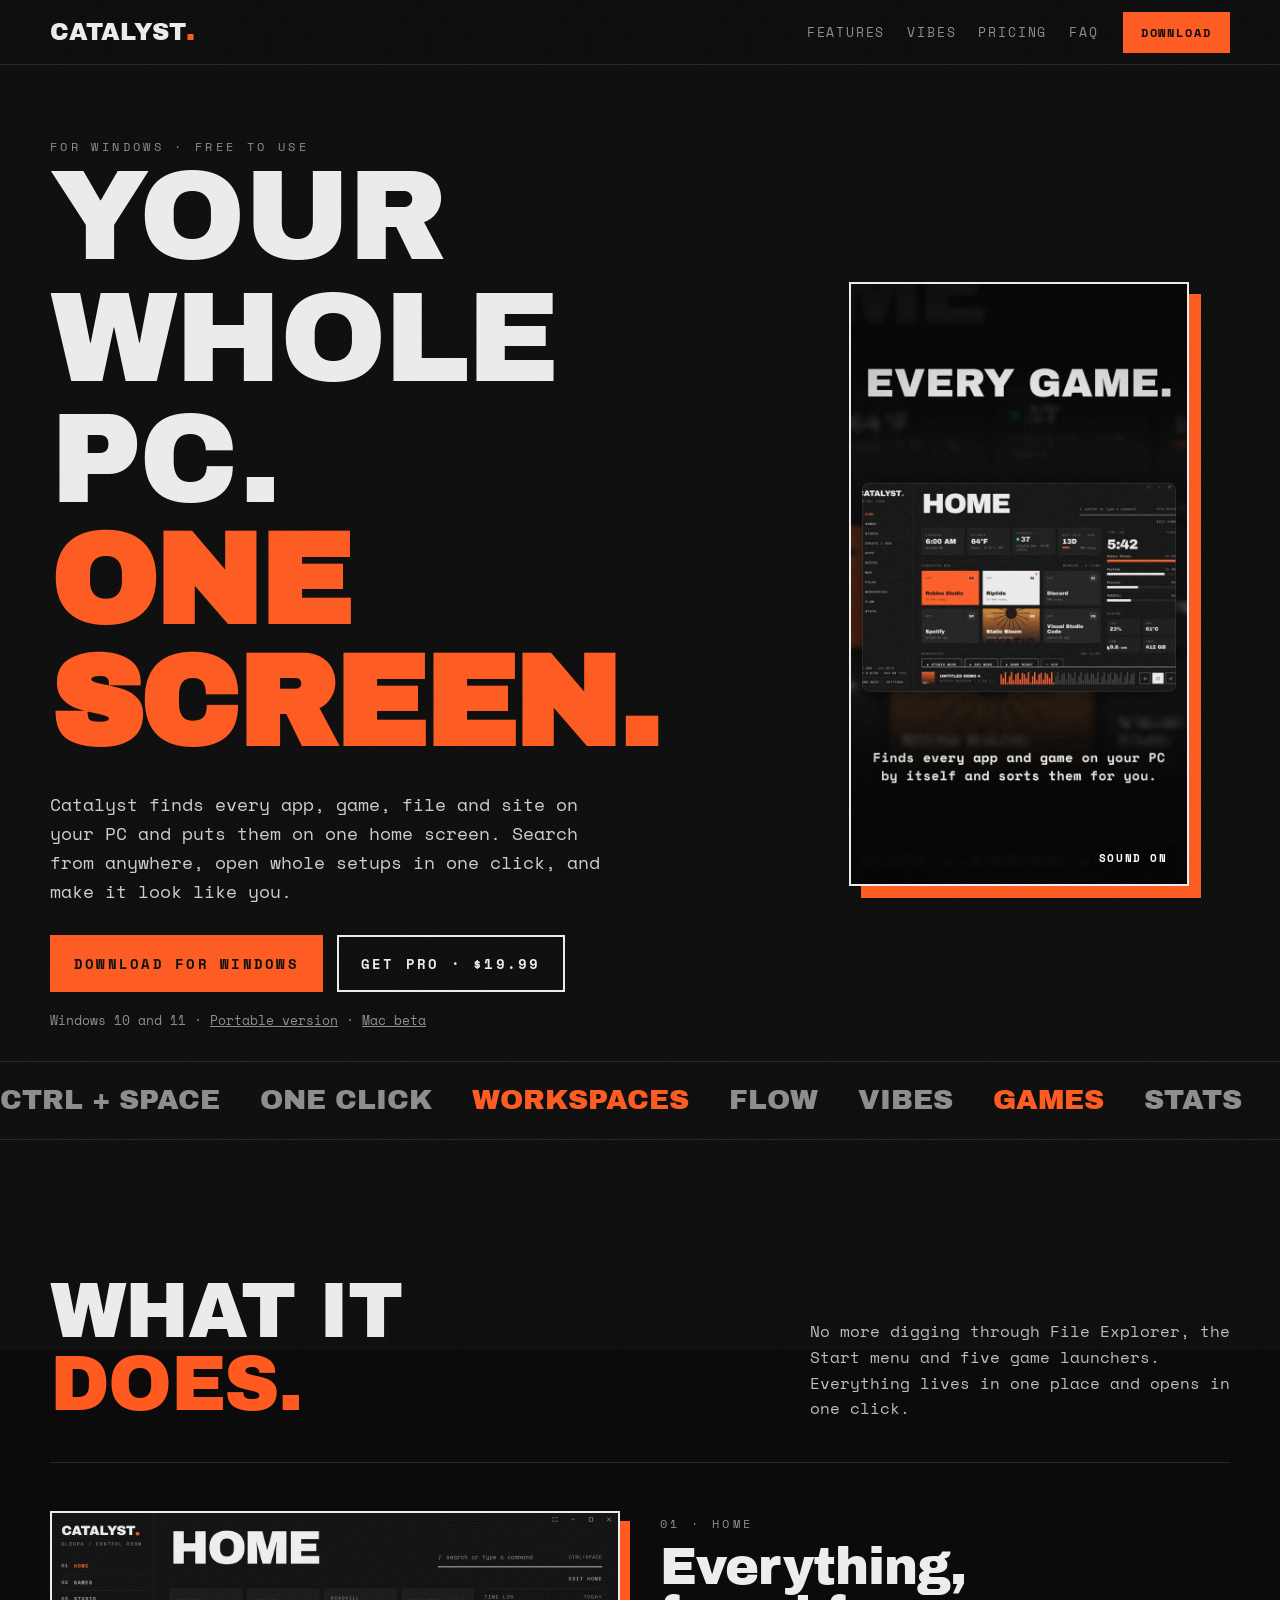
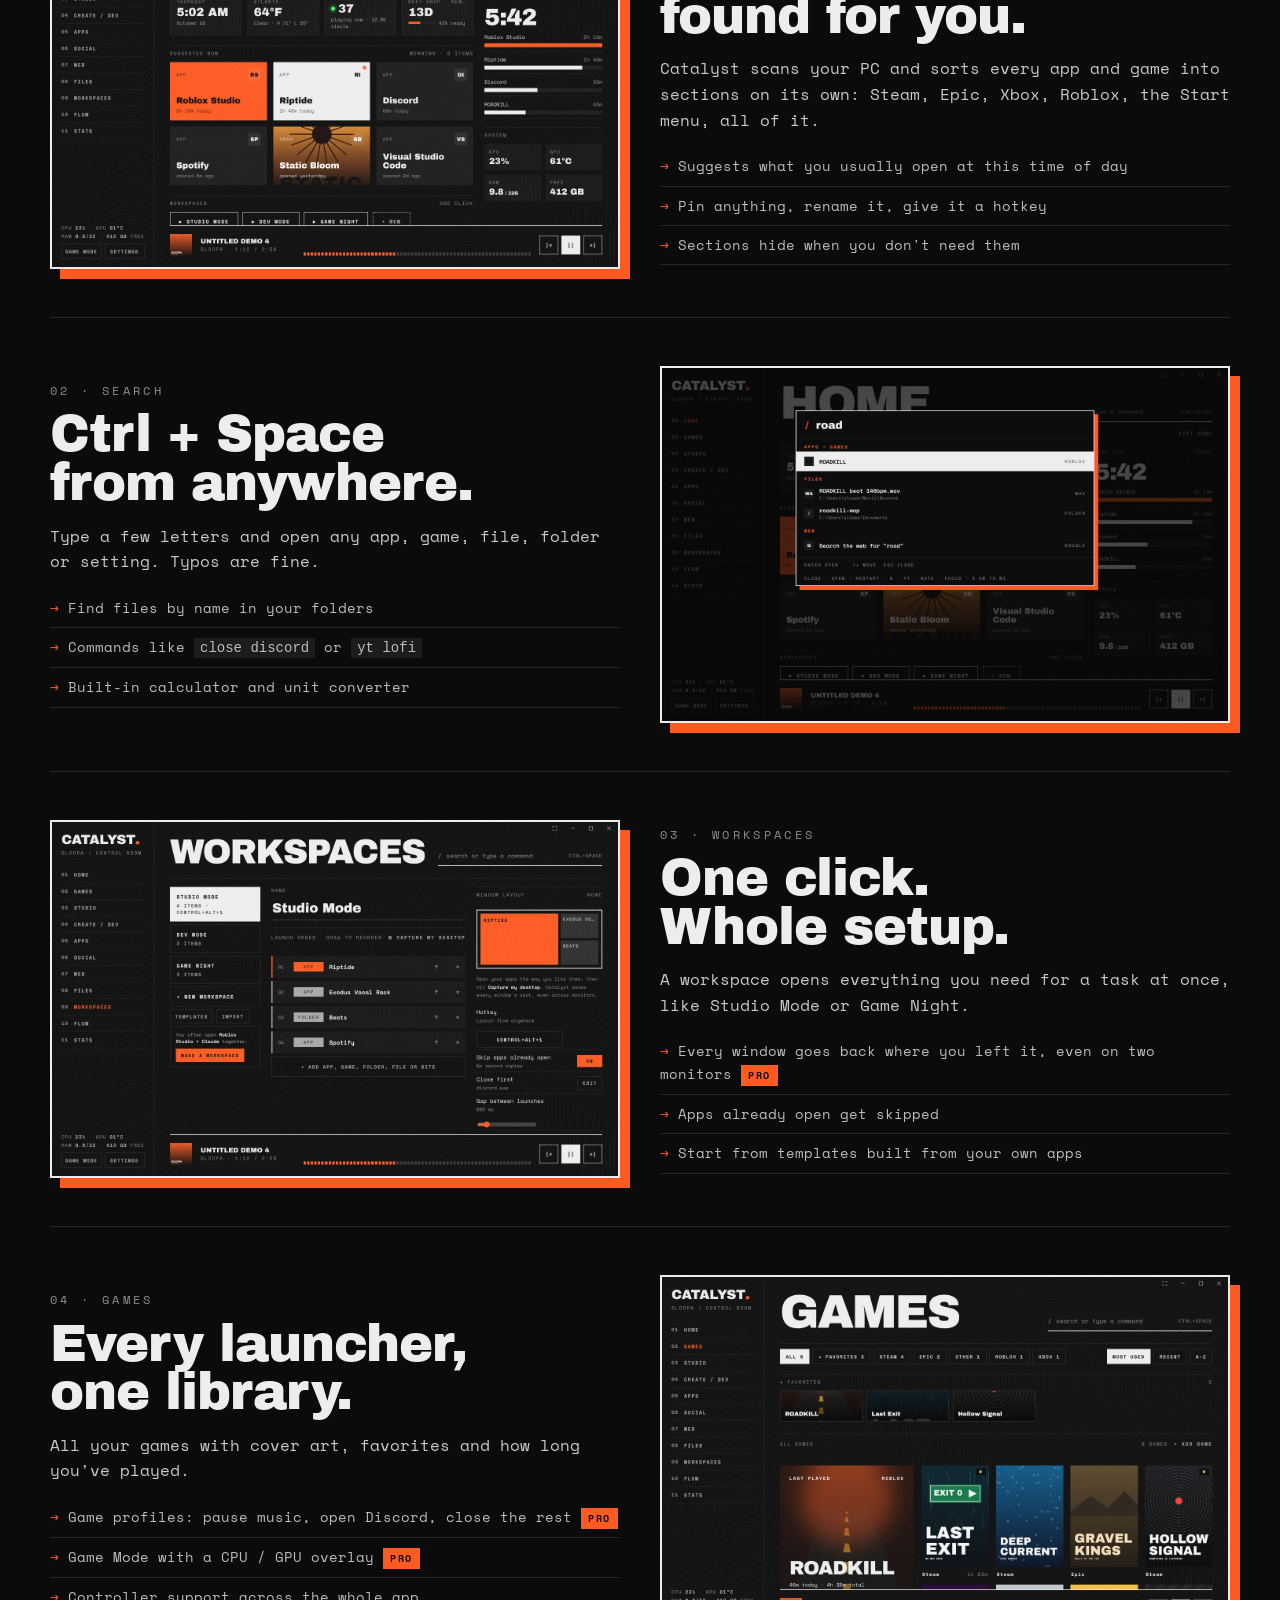
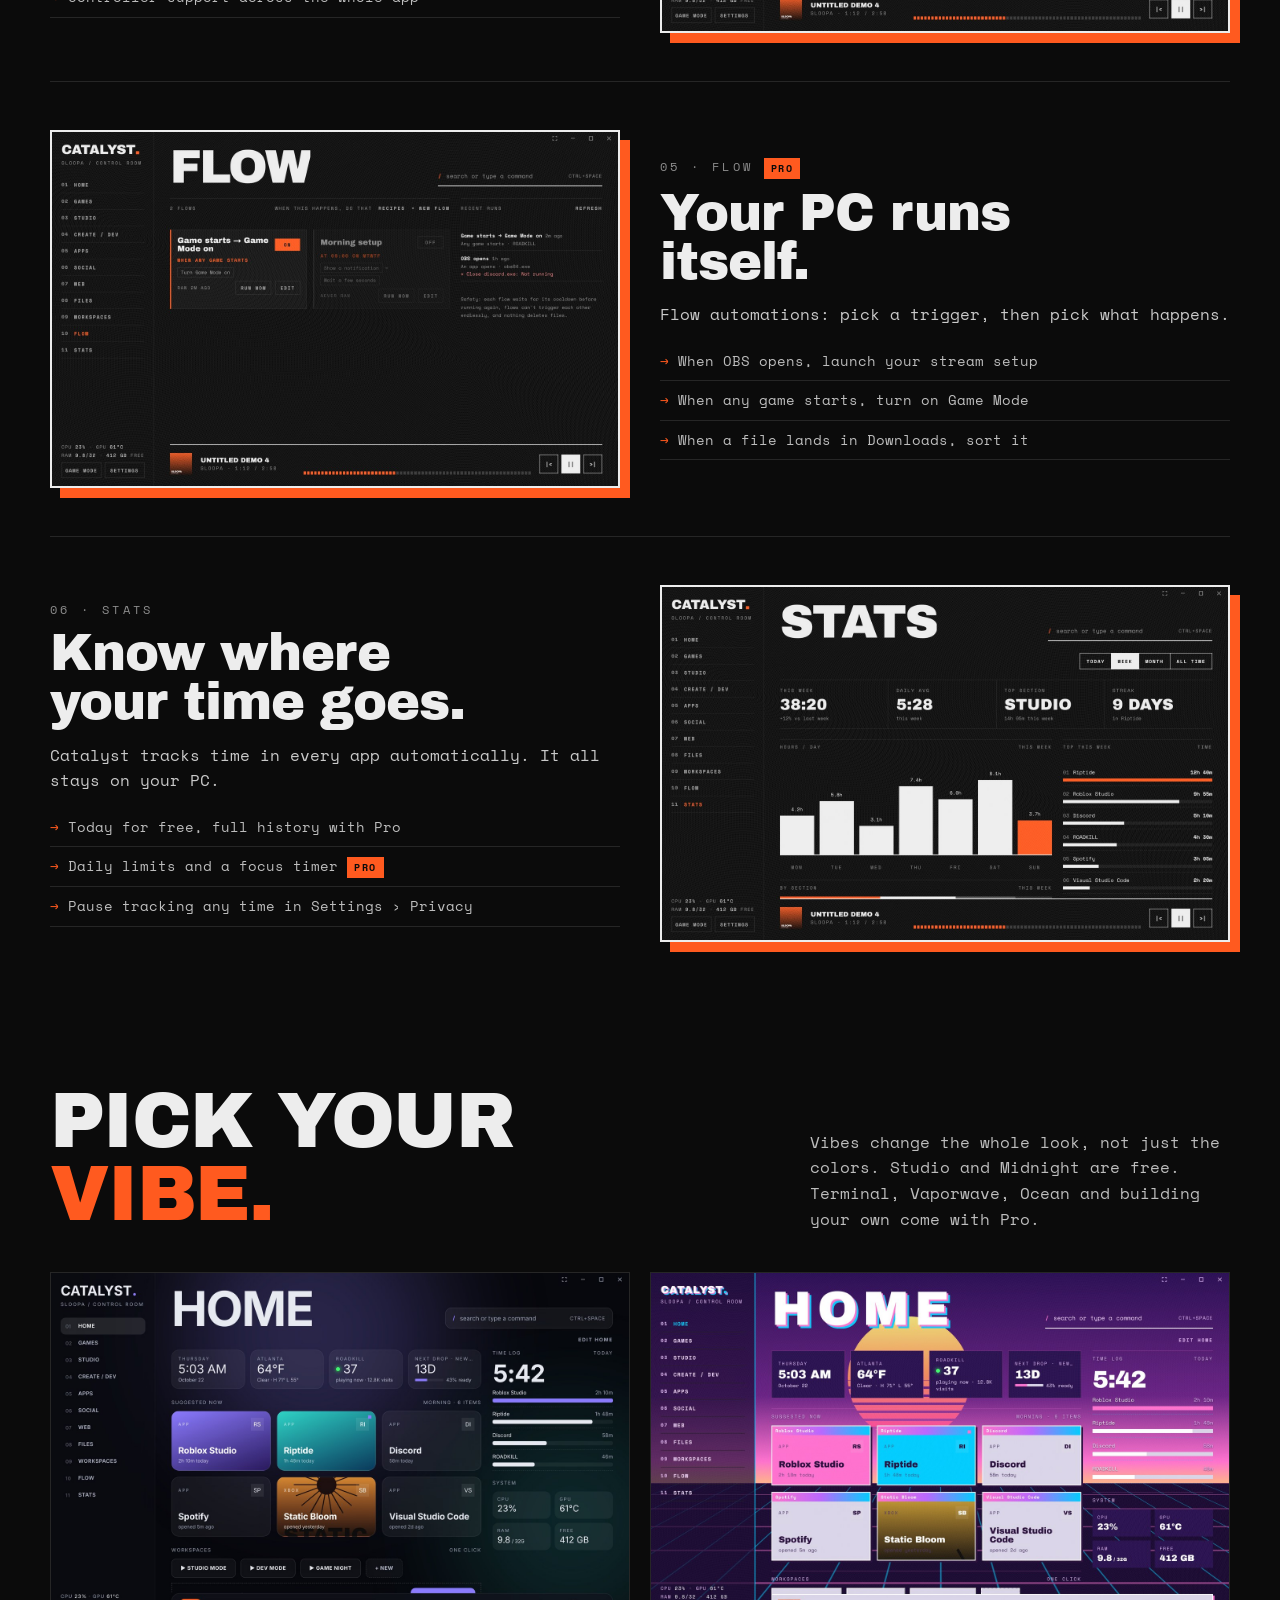
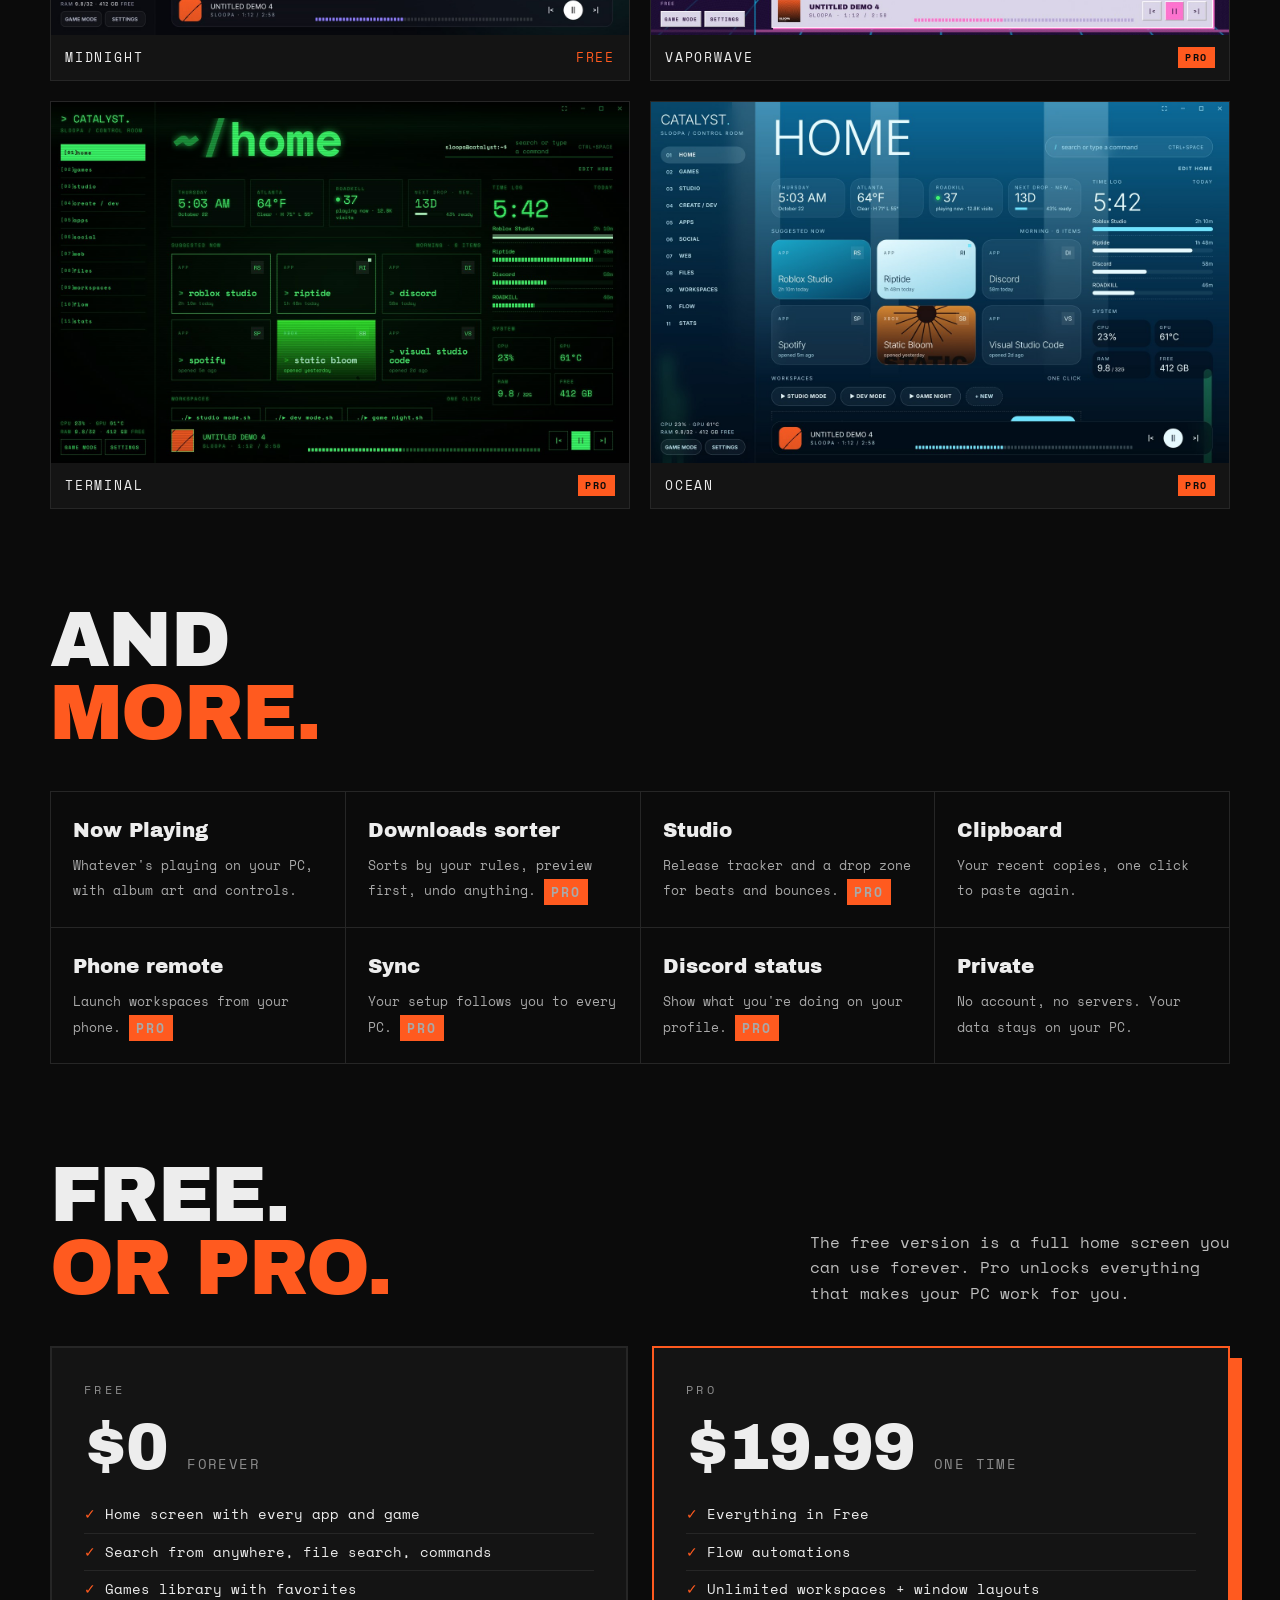
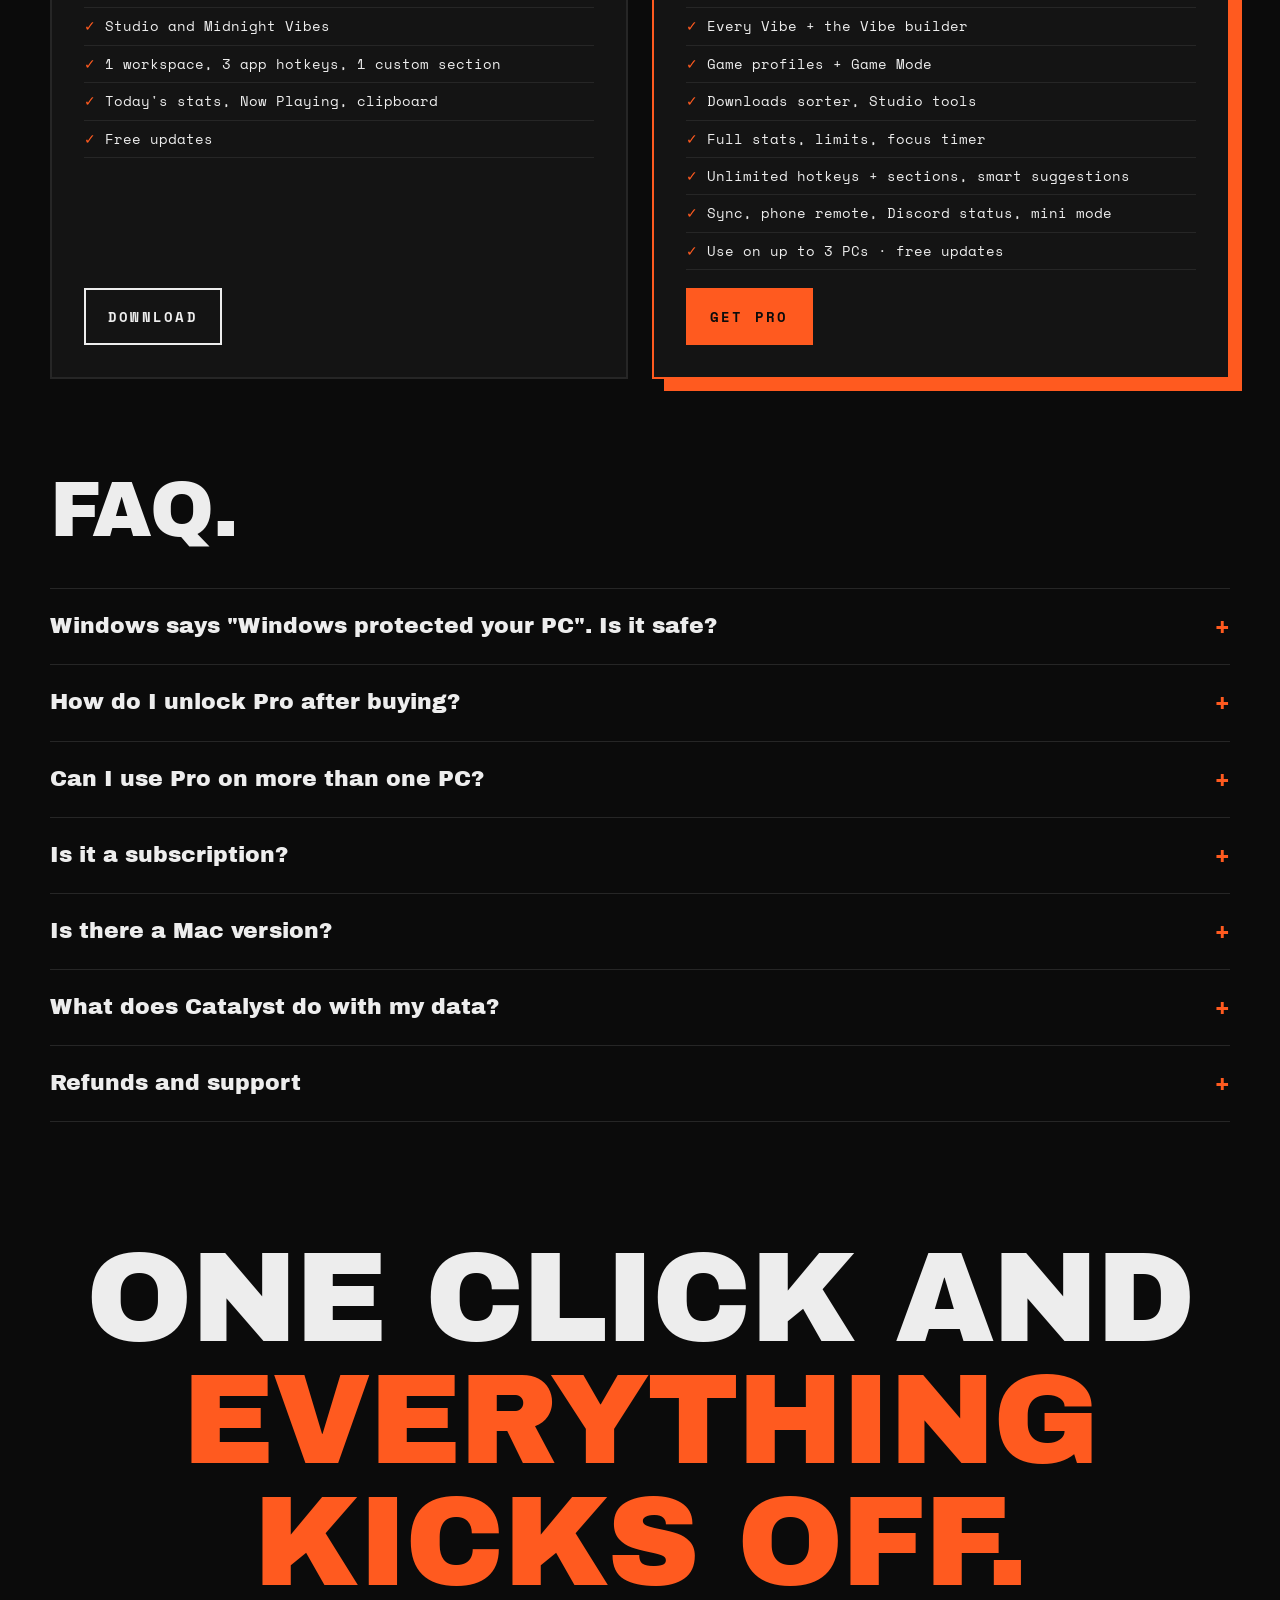
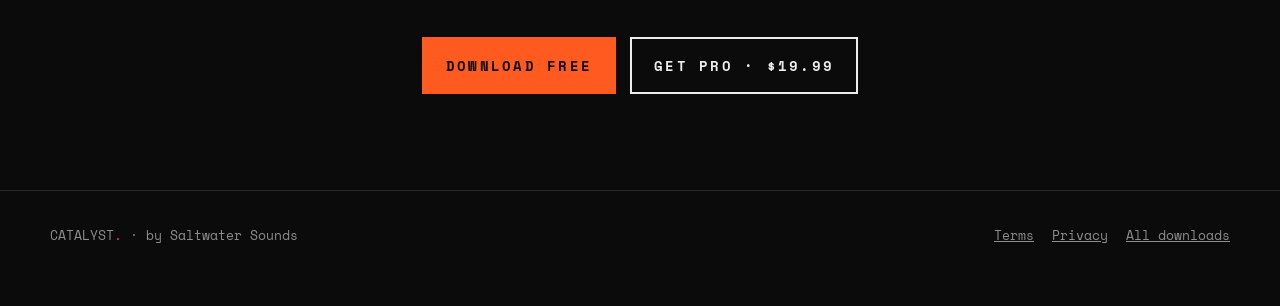
==== index.html @ 314f96d5 "Catalyst website: trailer, features, Vibes, Free vs Pro, FAQ, terms and privacy Co-Authored-By: Clau" ====
<!doctype html>
<html lang="en">
<head>
<meta charset="utf-8">
<meta name="viewport" content="width=device-width, initial-scale=1">
<title>Catalyst · Your whole PC, one screen</title>
<meta name="description" content="Catalyst is a home screen for your Windows PC. Every app, game, file and site one click away, with search from anywhere, one-click workspaces, automations and Vibes.">
<meta property="og:title" content="Catalyst · Your whole PC, one screen">
<meta property="og:description" content="Every app, game and file one click away. Search from anywhere, open whole setups in one click, and make your PC look like you.">
<meta property="og:image" content="https://saltwatersoundsofficial.github.io/catalyst-app/shots/home.jpg">
<link rel="icon" href="media/icon.png">
<style>
@font-face { font-family: 'AB'; src: url('media/ArchivoBlack-Regular.ttf'); font-display: swap; }
@font-face { font-family: 'SM'; src: url('media/SpaceMono-Regular.ttf'); font-display: swap; }
@font-face { font-family: 'SM'; src: url('media/SpaceMono-Bold.ttf'); font-weight: 700; font-display: swap; }
:root { --bg: #0b0b0b; --bg2: #141414; --bg3: #1c1c1c; --fg: #ededed; --mute: #8d8d8d; --line: #262626; --acc: #ff5a1f; }
* { box-sizing: border-box; }
html { scroll-behavior: smooth; }
body { margin: 0; background: var(--bg); color: var(--fg); font: 16px/1.6 'SM', ui-monospace, Consolas, monospace; overflow-x: hidden; }
body::before { content: ''; position: fixed; inset: -50%; z-index: 100; pointer-events: none; opacity: .06; background-image: url("data:image/svg+xml,%3Csvg xmlns='http://www.w3.org/2000/svg' width='160' height='160'%3E%3Cfilter id='n'%3E%3CfeTurbulence type='fractalNoise' baseFrequency='.9' numOctaves='3'/%3E%3C/filter%3E%3Crect width='160' height='160' filter='url(%23n)'/%3E%3C/svg%3E"); animation: grain 1s steps(4) infinite; }
@keyframes grain { 0% { transform: translate(0,0) } 25% { transform: translate(-3%,2%) } 50% { transform: translate(2%,-3%) } 75% { transform: translate(-2%,-1%) } }
a { color: inherit; }
.wrap { width: min(1180px, 100% - 32px); margin: 0 auto; }
h1, h2, h3, .big { font-family: 'AB', 'Arial Black', sans-serif; font-weight: 400; letter-spacing: -.02em; line-height: .95; margin: 0; }
.k { font-size: 12px; letter-spacing: .28em; color: var(--mute); text-transform: uppercase; }
.acc { color: var(--acc); }

/* nav */
nav { position: sticky; top: 0; z-index: 50; background: rgba(11,11,11,.85); backdrop-filter: blur(10px); border-bottom: 1px solid var(--line); }
nav .wrap { display: flex; align-items: center; gap: 24px; height: 64px; }
.logo { font-family: 'AB'; font-size: 24px; text-decoration: none; }
.logo b { color: var(--acc); }
nav .links { display: flex; gap: 22px; margin-left: auto; font-size: 13px; letter-spacing: .14em; }
nav .links a { text-decoration: none; color: var(--mute); }
nav .links a:hover { color: var(--fg); }

/* buttons */
.btn { display: inline-flex; align-items: center; gap: 10px; padding: 16px 22px; border: 2px solid var(--fg); background: var(--fg); color: var(--bg); font: 700 14px 'SM', monospace; letter-spacing: .16em; text-decoration: none; text-transform: uppercase; transition: transform .15s, box-shadow .15s; cursor: pointer; }
.btn:hover, .btn:focus-visible { transform: translate(-3px,-3px); box-shadow: 6px 6px 0 var(--acc); }
.btn.acc { background: var(--acc); border-color: var(--acc); color: #0b0b0b; }
.btn.acc:hover { box-shadow: 6px 6px 0 var(--fg); }
.btn.ghost { background: transparent; color: var(--fg); }
.btn small { font-weight: 400; letter-spacing: .08em; opacity: .7; }

/* hero */
.hero { padding: 72px 0 40px; }
.hero .wrap { display: grid; grid-template-columns: 1.25fr .75fr; gap: 56px; align-items: center; }
.hero h1 { font-size: clamp(64px, 10vw, 150px); }
.hero h1 b { color: var(--acc); }
.hero p.lead { font-size: 18px; max-width: 560px; color: #cfcfcf; margin: 26px 0 30px; }
.hero .cta { display: flex; gap: 14px; flex-wrap: wrap; }
.hero .meta { margin-top: 18px; font-size: 13px; color: var(--mute); }
.phone { position: relative; justify-self: center; width: min(340px, 100%); aspect-ratio: 9/16; border: 2px solid var(--fg); box-shadow: 12px 12px 0 var(--acc); background: #000; }
.phone video { width: 100%; height: 100%; object-fit: cover; display: block; }
.phone button { position: absolute; right: 10px; bottom: 10px; border: 0; background: rgba(0,0,0,.7); color: #fff; font: 700 11px 'SM'; letter-spacing: .14em; padding: 8px 10px; cursor: pointer; }

/* marquee */
.marq { border-block: 1px solid var(--line); overflow: hidden; white-space: nowrap; padding: 16px 0; margin-top: 30px; }
.marq div { display: inline-block; animation: marq 40s linear infinite; font-family: 'AB'; font-size: 28px; color: var(--mute); }
.marq span { margin-right: 40px; } .marq span:nth-child(3n) { color: var(--acc); }
@keyframes marq { to { transform: translateX(-50%); } }

/* sections */
section { padding: 96px 0; }
.head { display: flex; justify-content: space-between; align-items: end; gap: 20px; margin-bottom: 40px; flex-wrap: wrap; }
.head h2 { font-size: clamp(44px, 6vw, 84px); }
.head p { max-width: 420px; color: #bdbdbd; margin: 0; }
.feat { display: grid; grid-template-columns: 1fr 1fr; gap: 40px; align-items: center; padding: 48px 0; border-top: 1px solid var(--line); }
.feat:nth-of-type(even) .shot { order: -1; }
.feat h3 { font-size: clamp(32px, 4vw, 52px); margin: 10px 0 16px; }
.feat p { color: #c9c9c9; margin: 0 0 14px; }
.feat ul { margin: 0; padding: 0; list-style: none; font-size: 14px; color: #bdbdbd; }
.feat li { padding: 8px 0; border-bottom: 1px solid var(--line); }
.feat li::before { content: '→ '; color: var(--acc); }
.shot { border: 2px solid var(--fg); box-shadow: 10px 10px 0 var(--acc); background: #000; }
.shot img { display: block; width: 100%; height: auto; }
.tag { display: inline-block; font: 700 10px 'SM'; letter-spacing: .16em; padding: 3px 7px; background: var(--acc); color: #0b0b0b; vertical-align: middle; }

/* vibes */
.vibes { display: grid; grid-template-columns: repeat(2, 1fr); gap: 20px; }
.vibes figure { margin: 0; border: 1px solid var(--line); background: var(--bg2); }
.vibes img { display: block; width: 100%; height: auto; }
.vibes figcaption { display: flex; justify-content: space-between; padding: 12px 14px; font-size: 13px; letter-spacing: .14em; }

/* also */
.also { display: grid; grid-template-columns: repeat(4, 1fr); gap: 1px; background: var(--line); border: 1px solid var(--line); }
.also div { background: var(--bg); padding: 22px; }
.also b { display: block; font-family: 'AB'; font-weight: 400; font-size: 20px; margin-bottom: 6px; }
.also span { font-size: 13px; color: #a9a9a9; }

/* pricing */
.price { display: grid; grid-template-columns: 1fr 1fr; gap: 24px; }
.plan { border: 2px solid var(--line); padding: 32px; background: var(--bg2); display: flex; flex-direction: column; gap: 18px; }
.plan.pro { border-color: var(--acc); box-shadow: 12px 12px 0 var(--acc); }
.plan .big { font-size: 64px; }
.plan .big small { font: 400 14px 'SM'; color: var(--mute); letter-spacing: .1em; }
.plan ul { list-style: none; padding: 0; margin: 0; font-size: 14px; }
.plan li { padding: 7px 0; border-bottom: 1px solid var(--line); }
.plan li::before { content: '✓  '; color: var(--acc); }
.plan .btn { align-self: flex-start; margin-top: auto; }

/* faq */
details { border-top: 1px solid var(--line); padding: 20px 0; }
details:last-of-type { border-bottom: 1px solid var(--line); }
summary { cursor: pointer; font-family: 'AB'; font-size: 22px; list-style: none; display: flex; justify-content: space-between; gap: 20px; }
summary::after { content: '+'; color: var(--acc); }
details[open] summary::after { content: '–'; }
details p { color: #c4c4c4; margin: 12px 0 0; max-width: 820px; }
code { background: var(--bg3); padding: 2px 6px; }

/* final cta + footer */
.final { text-align: center; }
.final h2 { font-size: clamp(38px, 10vw, 130px); }
.final .cta { display: flex; gap: 14px; justify-content: center; flex-wrap: wrap; margin-top: 34px; }
footer { border-top: 1px solid var(--line); padding: 34px 0 60px; font-size: 13px; color: var(--mute); }
footer .wrap { display: flex; justify-content: space-between; gap: 20px; flex-wrap: wrap; }
footer a { color: var(--mute); margin-left: 18px; }

@media (max-width: 860px) {
  nav .links { display: none; }
  .hero .wrap, .feat, .price { grid-template-columns: 1fr; }
  .feat:nth-of-type(even) .shot { order: 0; }
  .vibes { grid-template-columns: 1fr; }
  .also { grid-template-columns: 1fr 1fr; }
  section { padding: 64px 0; }
}
@media (prefers-reduced-motion: reduce) { * { animation: none !important; transition: none !important; } }
</style>
</head>
<body>

<nav><div class="wrap">
  <a class="logo" href="#">CATALYST<b>.</b></a>
  <div class="links"><a href="#features">FEATURES</a><a href="#vibes">VIBES</a><a href="#pricing">PRICING</a><a href="#faq">FAQ</a></div>
  <a class="btn acc" href="#download" style="padding:10px 16px;font-size:12px">DOWNLOAD</a>
</div></nav>

<header class="hero"><div class="wrap">
  <div>
    <div class="k">FOR WINDOWS · FREE TO USE</div>
    <h1>YOUR WHOLE PC.<br><b>ONE SCREEN.</b></h1>
    <p class="lead">Catalyst finds every app, game, file and site on your PC and puts them on one home screen. Search from anywhere, open whole setups in one click, and make it look like you.</p>
    <div class="cta" id="download">
      <a class="btn acc" href="https://github.com/SaltwaterSoundsOfficial/catalyst-app/releases/latest/download/Catalyst-Setup.exe">DOWNLOAD FOR WINDOWS</a>
      <a class="btn ghost" href="#pricing">GET PRO · $19.99</a>
    </div>
    <div class="meta">Windows 10 and 11 · <a href="https://github.com/SaltwaterSoundsOfficial/catalyst-app/releases/latest/download/Catalyst.exe">Portable version</a> · <a href="#mac">Mac beta</a></div>
  </div>
  <div class="phone">
    <video id="trailer" src="media/trailer.mp4" poster="media/poster.jpg" autoplay muted loop playsinline preload="metadata"></video>
    <button type="button" id="snd" aria-label="Turn sound on">SOUND ON</button>
  </div>
</div>
<div class="marq" aria-hidden="true"><div>
  <span>CTRL + SPACE</span><span>ONE CLICK</span><span>WORKSPACES</span><span>FLOW</span><span>VIBES</span><span>GAMES</span><span>STATS</span><span>STUDIO</span><span>NOW PLAYING</span>
  <span>CTRL + SPACE</span><span>ONE CLICK</span><span>WORKSPACES</span><span>FLOW</span><span>VIBES</span><span>GAMES</span><span>STATS</span><span>STUDIO</span><span>NOW PLAYING</span>
</div></div>
</header>

<section id="features"><div class="wrap">
  <div class="head"><h2>WHAT IT<br><span class="acc">DOES.</span></h2><p>No more digging through File Explorer, the Start menu and five game launchers. Everything lives in one place and opens in one click.</p></div>

  <div class="feat">
    <div><div class="k">01 · HOME</div><h3>Everything,<br>found for you.</h3>
      <p>Catalyst scans your PC and sorts every app and game into sections on its own: Steam, Epic, Xbox, Roblox, the Start menu, all of it.</p>
      <ul><li>Suggests what you usually open at this time of day</li><li>Pin anything, rename it, give it a hotkey</li><li>Sections hide when you don't need them</li></ul></div>
    <div class="shot"><img src="shots/home.jpg" alt="Catalyst home screen with tiles, stats and Now Playing" loading="lazy"></div>
  </div>

  <div class="feat">
    <div><div class="k">02 · SEARCH</div><h3>Ctrl + Space<br>from anywhere.</h3>
      <p>Type a few letters and open any app, game, file, folder or setting. Typos are fine.</p>
      <ul><li>Find files by name in your folders</li><li>Commands like <code>close discord</code> or <code>yt lofi</code></li><li>Built-in calculator and unit converter</li></ul></div>
    <div class="shot"><img src="shots/search.jpg" alt="Catalyst search bar showing grouped results" loading="lazy"></div>
  </div>

  <div class="feat">
    <div><div class="k">03 · WORKSPACES</div><h3>One click.<br>Whole setup.</h3>
      <p>A workspace opens everything you need for a task at once, like Studio Mode or Game Night.</p>
      <ul><li>Every window goes back where you left it, even on two monitors <span class="tag">PRO</span></li><li>Apps already open get skipped</li><li>Start from templates built from your own apps</li></ul></div>
    <div class="shot"><img src="shots/workspaces.jpg" alt="Workspace editor with launch order and window layout" loading="lazy"></div>
  </div>

  <div class="feat">
    <div><div class="k">04 · GAMES</div><h3>Every launcher,<br>one library.</h3>
      <p>All your games with cover art, favorites and how long you've played.</p>
      <ul><li>Game profiles: pause music, open Discord, close the rest <span class="tag">PRO</span></li><li>Game Mode with a CPU / GPU overlay <span class="tag">PRO</span></li><li>Controller support across the whole app</li></ul></div>
    <div class="shot"><img src="shots/games.jpg" alt="Games library with cover art" loading="lazy"></div>
  </div>

  <div class="feat">
    <div><div class="k">05 · FLOW <span class="tag">PRO</span></div><h3>Your PC runs<br>itself.</h3>
      <p>Flow automations: pick a trigger, then pick what happens.</p>
      <ul><li>When OBS opens, launch your stream setup</li><li>When any game starts, turn on Game Mode</li><li>When a file lands in Downloads, sort it</li></ul></div>
    <div class="shot"><img src="shots/flow.jpg" alt="Flow automations screen" loading="lazy"></div>
  </div>

  <div class="feat">
    <div><div class="k">06 · STATS</div><h3>Know where<br>your time goes.</h3>
      <p>Catalyst tracks time in every app automatically. It all stays on your PC.</p>
      <ul><li>Today for free, full history with Pro</li><li>Daily limits and a focus timer <span class="tag">PRO</span></li><li>Pause tracking any time in Settings › Privacy</li></ul></div>
    <div class="shot"><img src="shots/stats.jpg" alt="Stats screen with hours per day" loading="lazy"></div>
  </div>
</div></section>

<section id="vibes" style="padding-top:0"><div class="wrap">
  <div class="head"><h2>PICK YOUR<br><span class="acc">VIBE.</span></h2><p>Vibes change the whole look, not just the colors. Studio and Midnight are free. Terminal, Vaporwave, Ocean and building your own come with Pro.</p></div>
  <div class="vibes">
    <figure><img src="shots/vibe-midnight.jpg" alt="Midnight Vibe" loading="lazy"><figcaption><span>MIDNIGHT</span><span class="acc">FREE</span></figcaption></figure>
    <figure><img src="shots/vibe-vaporwave.jpg" alt="Vaporwave Vibe" loading="lazy"><figcaption><span>VAPORWAVE</span><span class="tag">PRO</span></figcaption></figure>
    <figure><img src="shots/vibe-terminal.jpg" alt="Terminal Vibe" loading="lazy"><figcaption><span>TERMINAL</span><span class="tag">PRO</span></figcaption></figure>
    <figure><img src="shots/vibe-ocean.jpg" alt="Ocean Vibe" loading="lazy"><figcaption><span>OCEAN</span><span class="tag">PRO</span></figcaption></figure>
  </div>
</div></section>

<section style="padding-top:0"><div class="wrap">
  <div class="head"><h2>AND<br><span class="acc">MORE.</span></h2></div>
  <div class="also">
    <div><b>Now Playing</b><span>Whatever's playing on your PC, with album art and controls.</span></div>
    <div><b>Downloads sorter</b><span>Sorts by your rules, preview first, undo anything. <span class="tag">PRO</span></span></div>
    <div><b>Studio</b><span>Release tracker and a drop zone for beats and bounces. <span class="tag">PRO</span></span></div>
    <div><b>Clipboard</b><span>Your recent copies, one click to paste again.</span></div>
    <div><b>Phone remote</b><span>Launch workspaces from your phone. <span class="tag">PRO</span></span></div>
    <div><b>Sync</b><span>Your setup follows you to every PC. <span class="tag">PRO</span></span></div>
    <div><b>Discord status</b><span>Show what you're doing on your profile. <span class="tag">PRO</span></span></div>
    <div><b>Private</b><span>No account, no servers. Your data stays on your PC.</span></div>
  </div>
</div></section>

<section id="pricing" style="padding-top:0"><div class="wrap">
  <div class="head"><h2>FREE.<br><span class="acc">OR PRO.</span></h2><p>The free version is a full home screen you can use forever. Pro unlocks everything that makes your PC work for you.</p></div>
  <div class="price">
    <div class="plan">
      <div class="k">FREE</div><div class="big">$0 <small>FOREVER</small></div>
      <ul><li>Home screen with every app and game</li><li>Search from anywhere, file search, commands</li><li>Games library with favorites</li><li>Studio and Midnight Vibes</li><li>1 workspace, 3 app hotkeys, 1 custom section</li><li>Today's stats, Now Playing, clipboard</li><li>Free updates</li></ul>
      <a class="btn ghost" href="https://github.com/SaltwaterSoundsOfficial/catalyst-app/releases/latest/download/Catalyst-Setup.exe">DOWNLOAD</a>
    </div>
    <div class="plan pro">
      <div class="k">PRO</div><div class="big">$19.99 <small>ONE TIME</small></div>
      <ul><li>Everything in Free</li><li>Flow automations</li><li>Unlimited workspaces + window layouts</li><li>Every Vibe + the Vibe builder</li><li>Game profiles + Game Mode</li><li>Downloads sorter, Studio tools</li><li>Full stats, limits, focus timer</li><li>Unlimited hotkeys + sections, smart suggestions</li><li>Sync, phone remote, Discord status, mini mode</li><li>Use on up to 3 PCs · free updates</li></ul>
      <a class="btn acc" id="buy" href="https://buy.stripe.com/test_5kQcN6blV4HC8gq5CX4ow00">GET PRO</a>
    </div>
  </div>
</div></section>

<section id="faq" style="padding-top:0"><div class="wrap">
  <div class="head"><h2>FAQ.</h2></div>
  <details><summary>Windows says "Windows protected your PC". Is it safe?</summary><p>Yes. That message shows for new apps from small developers that aren't code-signed yet. Click <b>More info</b>, then <b>Run anyway</b>. Catalyst runs only on your PC and doesn't need an account.</p></details>
  <details><summary>How do I unlock Pro after buying?</summary><p>After you pay, you land on a page with your key (it starts with <code>CAT1-</code>). In Catalyst, go to <b>Settings › Get Pro › Enter key</b>, paste it and press <b>Unlock</b>. Bookmark the key page to see your key again later.</p></details>
  <details><summary>Can I use Pro on more than one PC?</summary><p>Yes, one key works on up to 3 PCs. To move it, go to <b>Settings › Pro › Remove key</b> on the old PC first.</p></details>
  <details><summary>Is it a subscription?</summary><p>No. Pro is a one-time purchase, and updates are free.</p></details>
  <details id="mac"><summary>Is there a Mac version?</summary><p>A Mac beta is in testing. The Windows version comes first; the Mac version will land here when it's ready.</p></details>
  <details><summary>What does Catalyst do with my data?</summary><p>Nothing leaves your PC unless you turn on a feature that goes online, like weather or update checks. There's no account and no tracking server. You can pause time tracking, export or delete everything in <b>Settings › Privacy</b>. See the <a href="privacy.html">privacy policy</a>.</p></details>
  <details><summary>Refunds and support</summary><p>Payments are handled by Stripe. For refunds or payment questions, reply to your receipt email. See the <a href="terms.html">terms</a>.</p></details>
</div></section>

<section class="final" style="padding-top:20px"><div class="wrap">
  <h2>ONE CLICK AND<br><span class="acc">EVERYTHING KICKS OFF.</span></h2>
  <div class="cta"><a class="btn acc" href="https://github.com/SaltwaterSoundsOfficial/catalyst-app/releases/latest/download/Catalyst-Setup.exe">DOWNLOAD FREE</a><a class="btn ghost" href="#pricing">GET PRO · $19.99</a></div>
</div></section>

<footer><div class="wrap">
  <span>CATALYST<span class="acc">.</span> · by Saltwater Sounds</span>
  <span><a href="terms.html">Terms</a><a href="privacy.html">Privacy</a><a href="https://github.com/SaltwaterSoundsOfficial/catalyst-app/releases">All downloads</a></span>
</div></footer>

<script>
(() => {
  const v = document.getElementById('trailer'), b = document.getElementById('snd');
  b.addEventListener('click', () => { v.muted = !v.muted; if (!v.muted) { v.currentTime = 0; v.play(); } b.textContent = v.muted ? 'SOUND ON' : 'SOUND OFF'; b.setAttribute('aria-label', v.muted ? 'Turn sound on' : 'Turn sound off'); });
})();
</script>
</body>
</html>
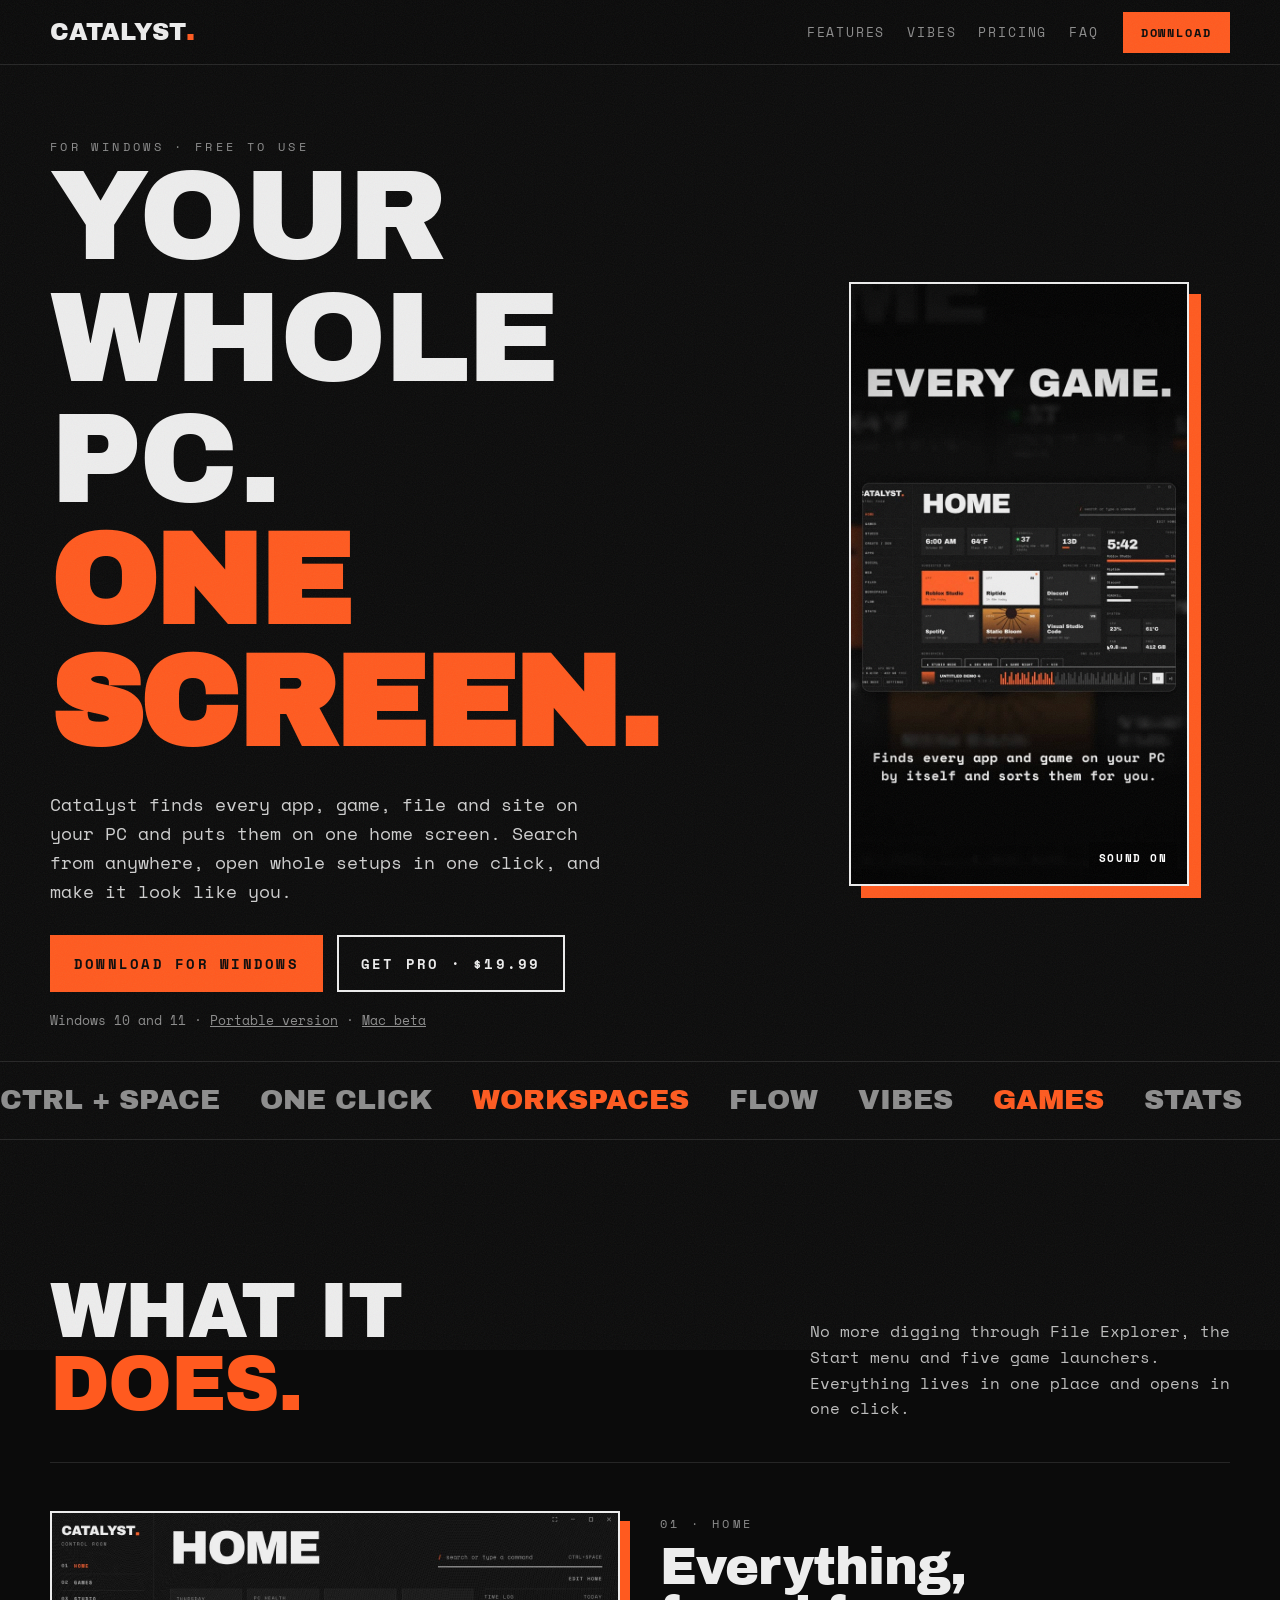
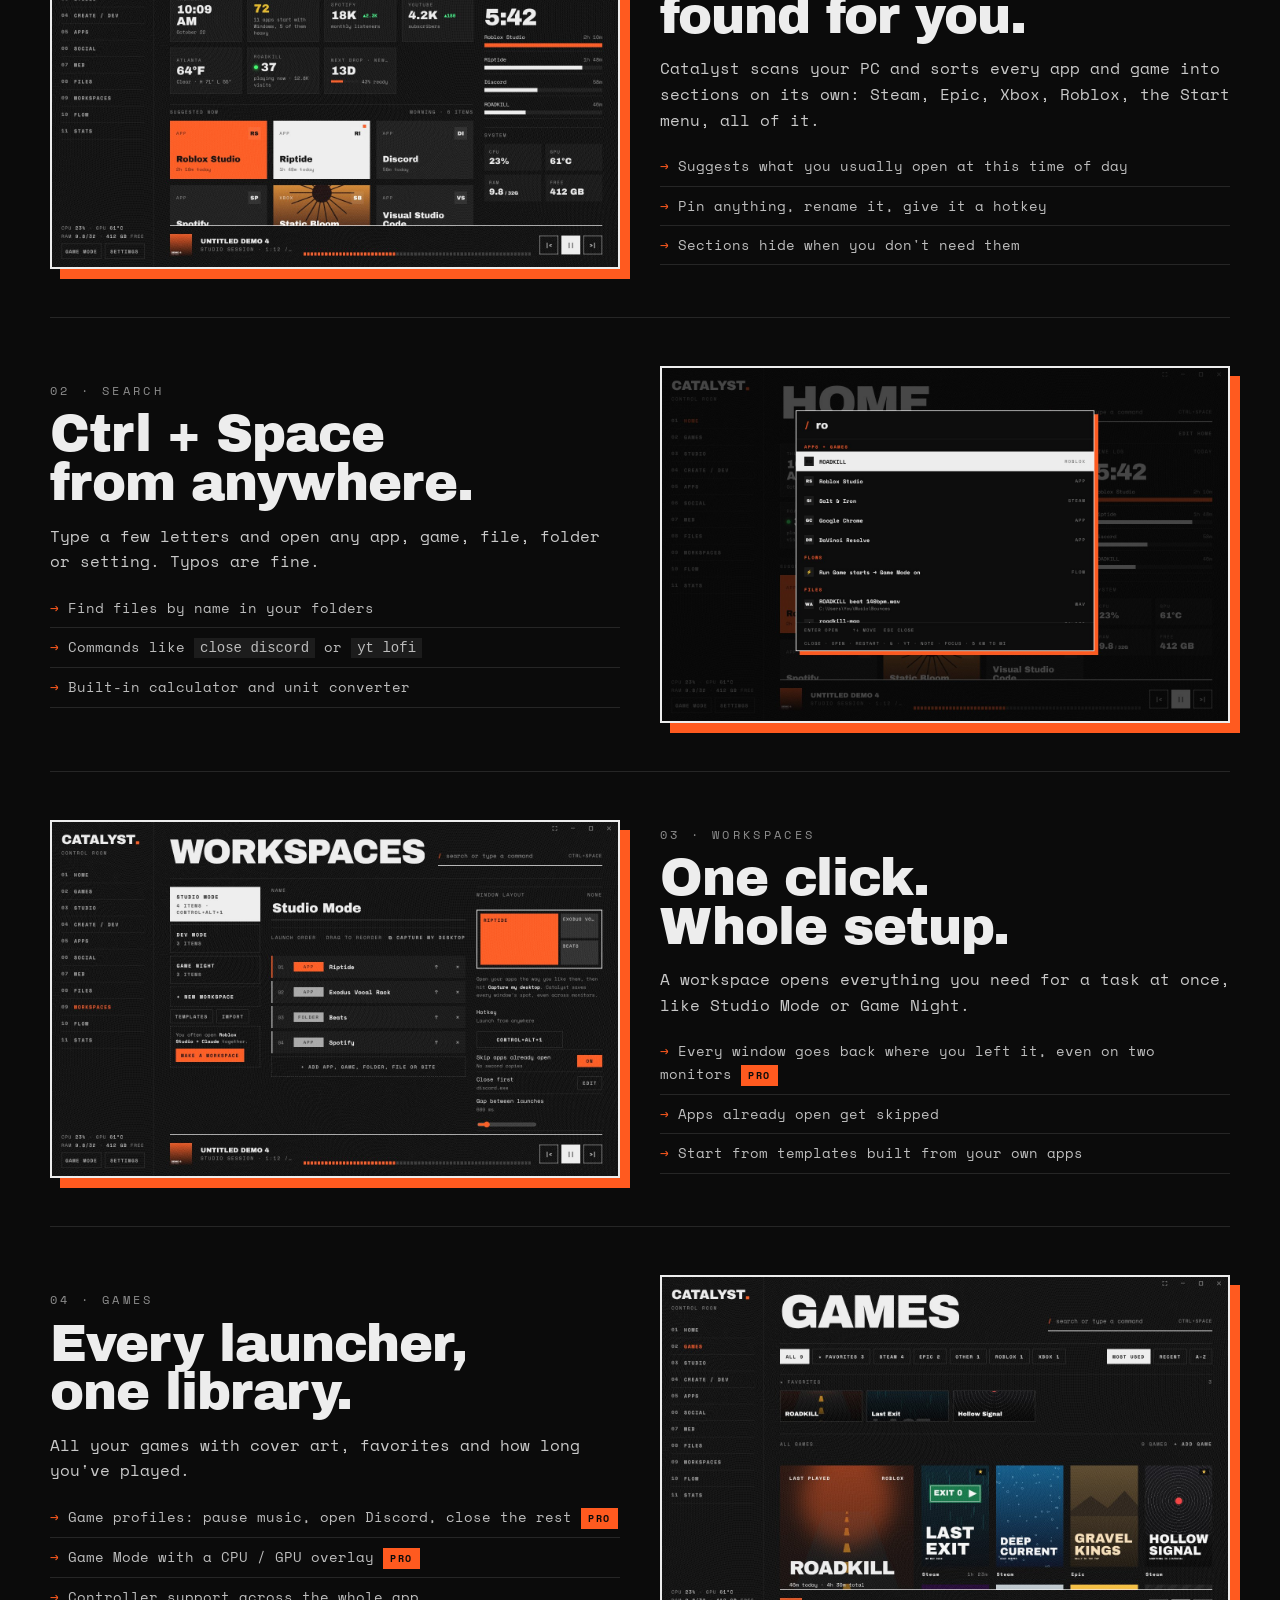
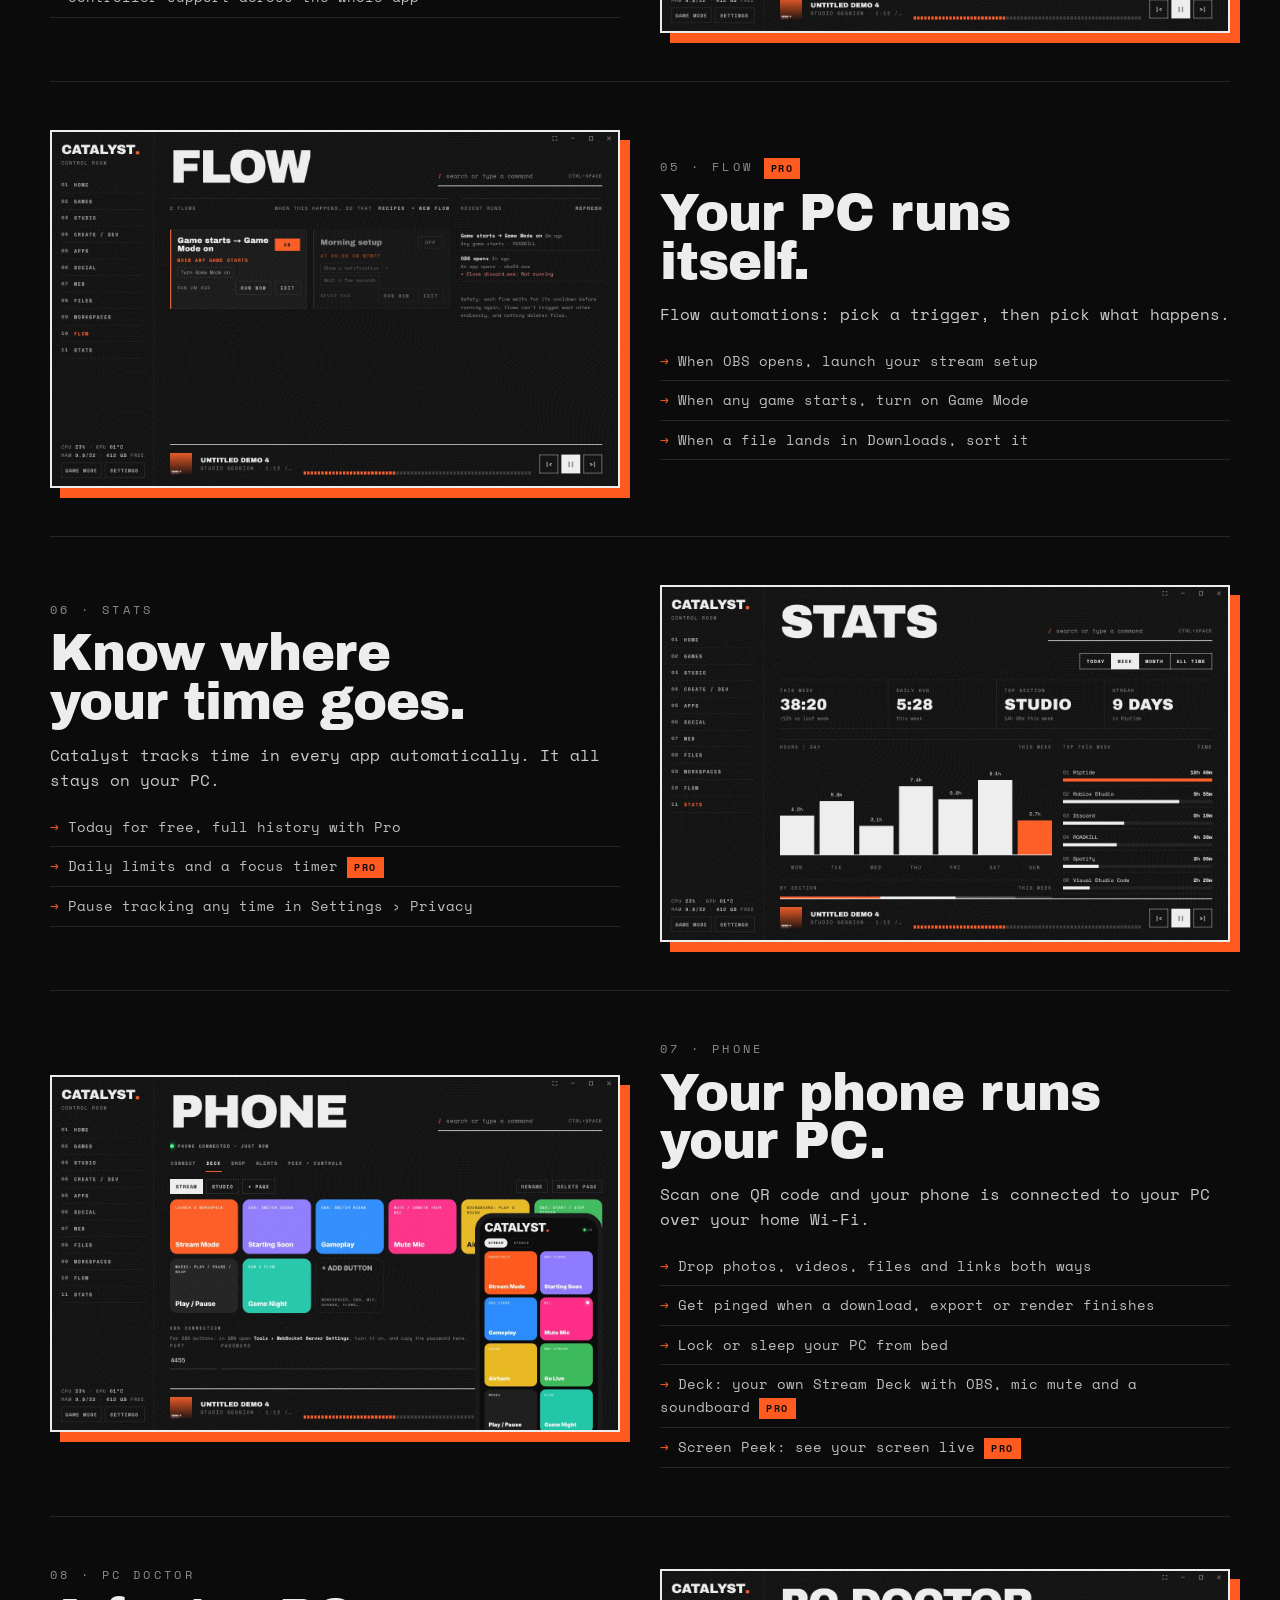
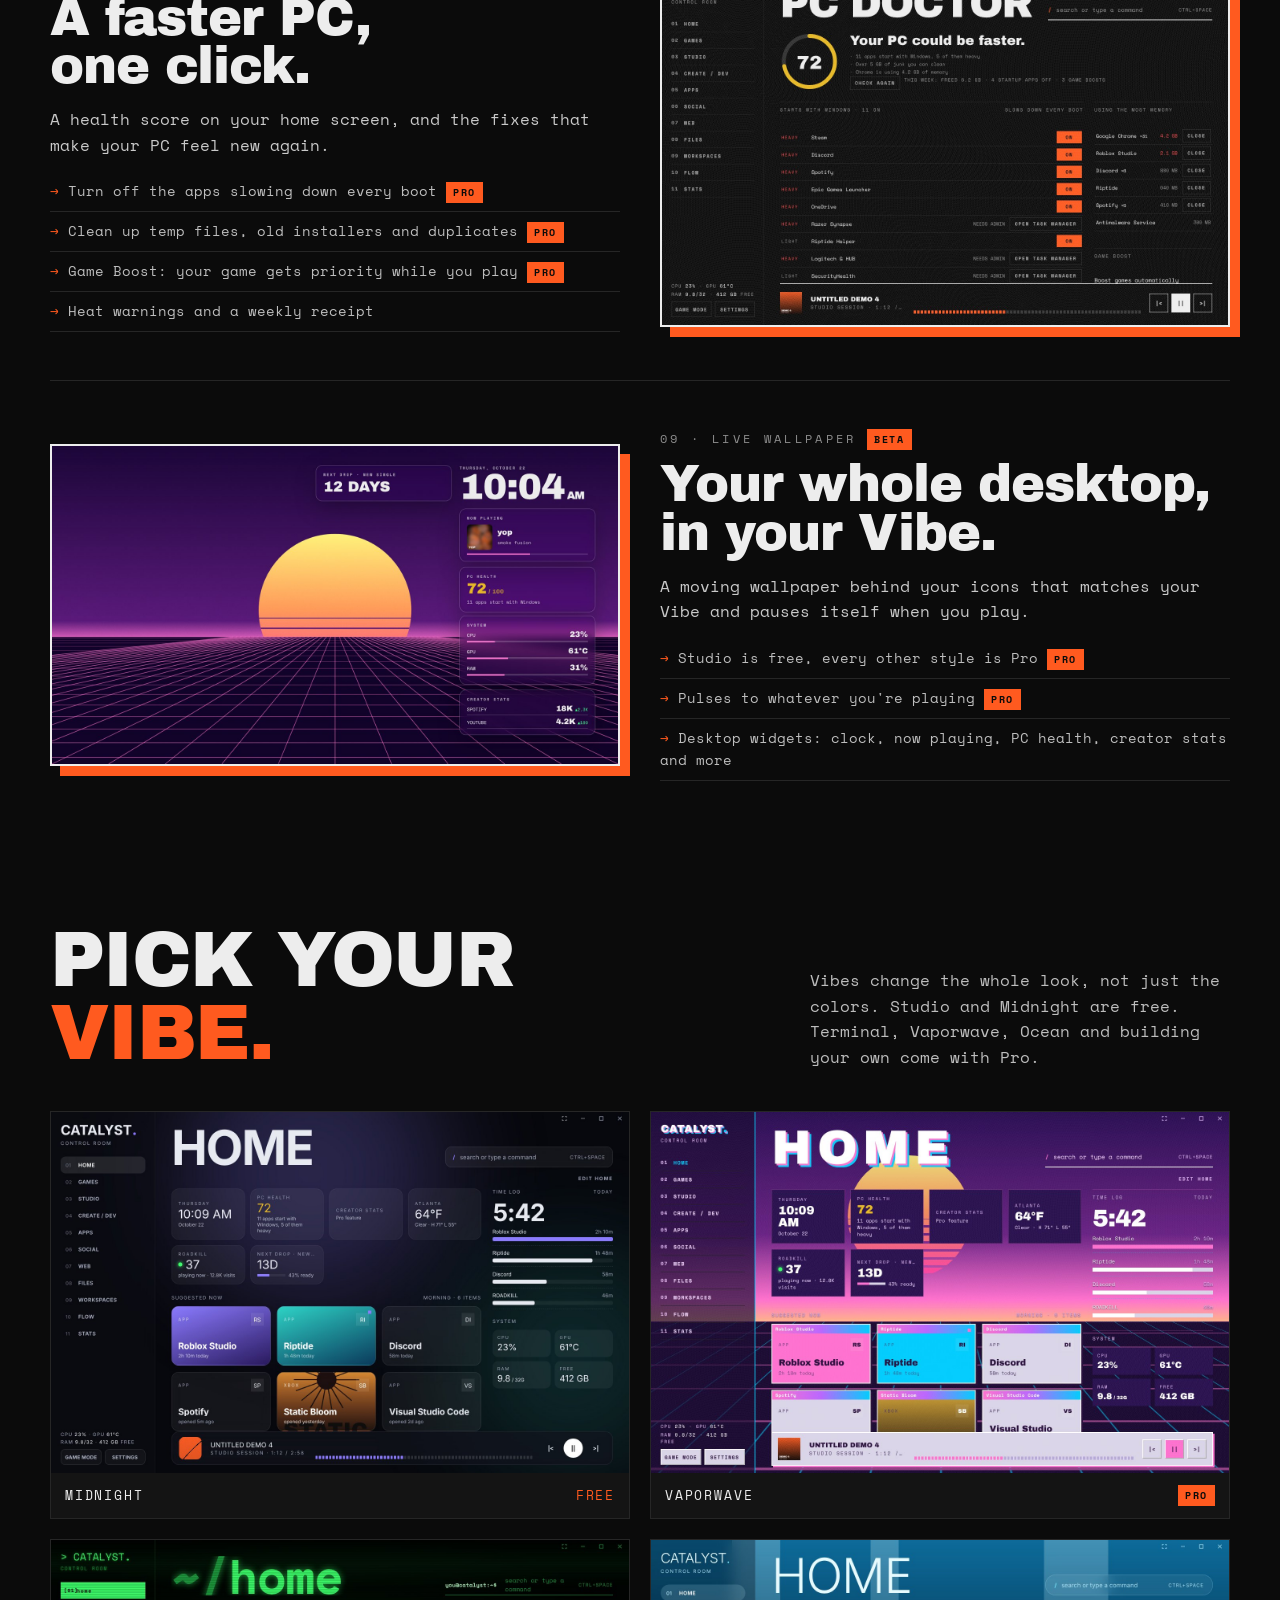
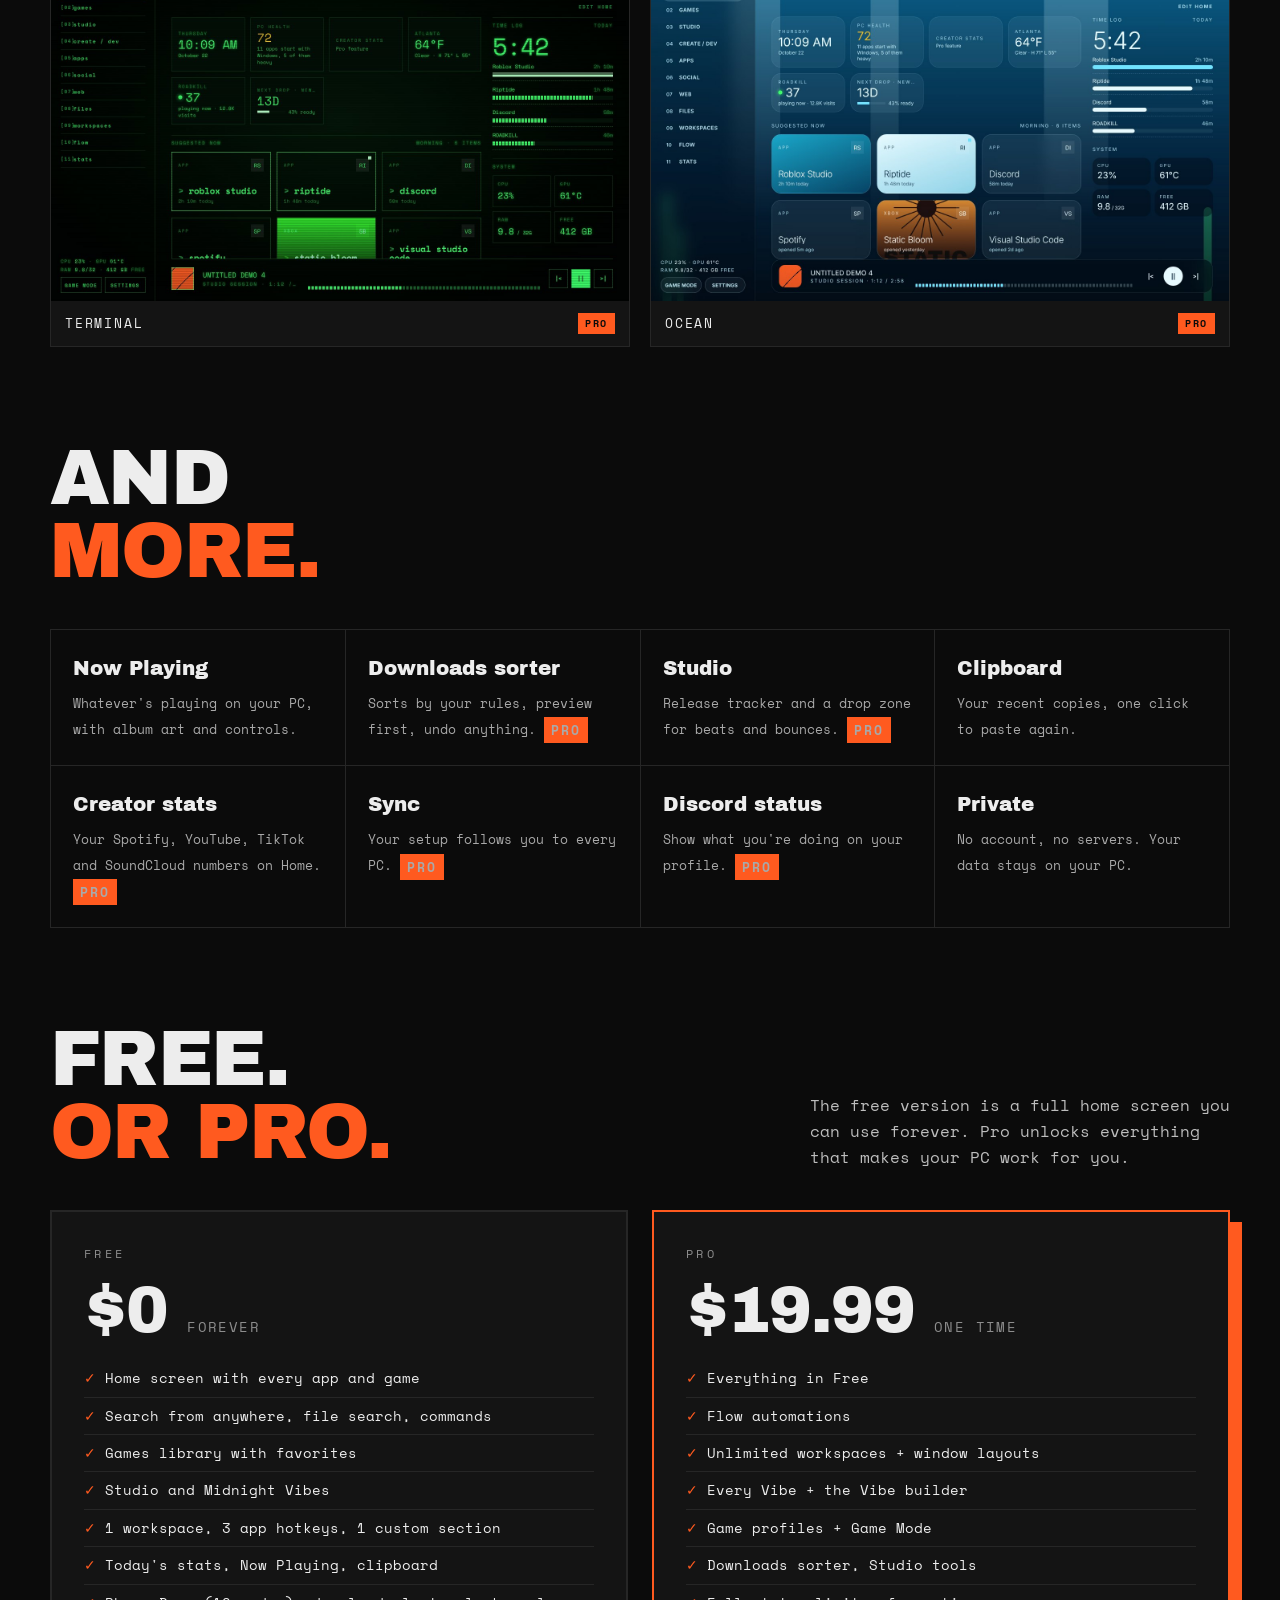
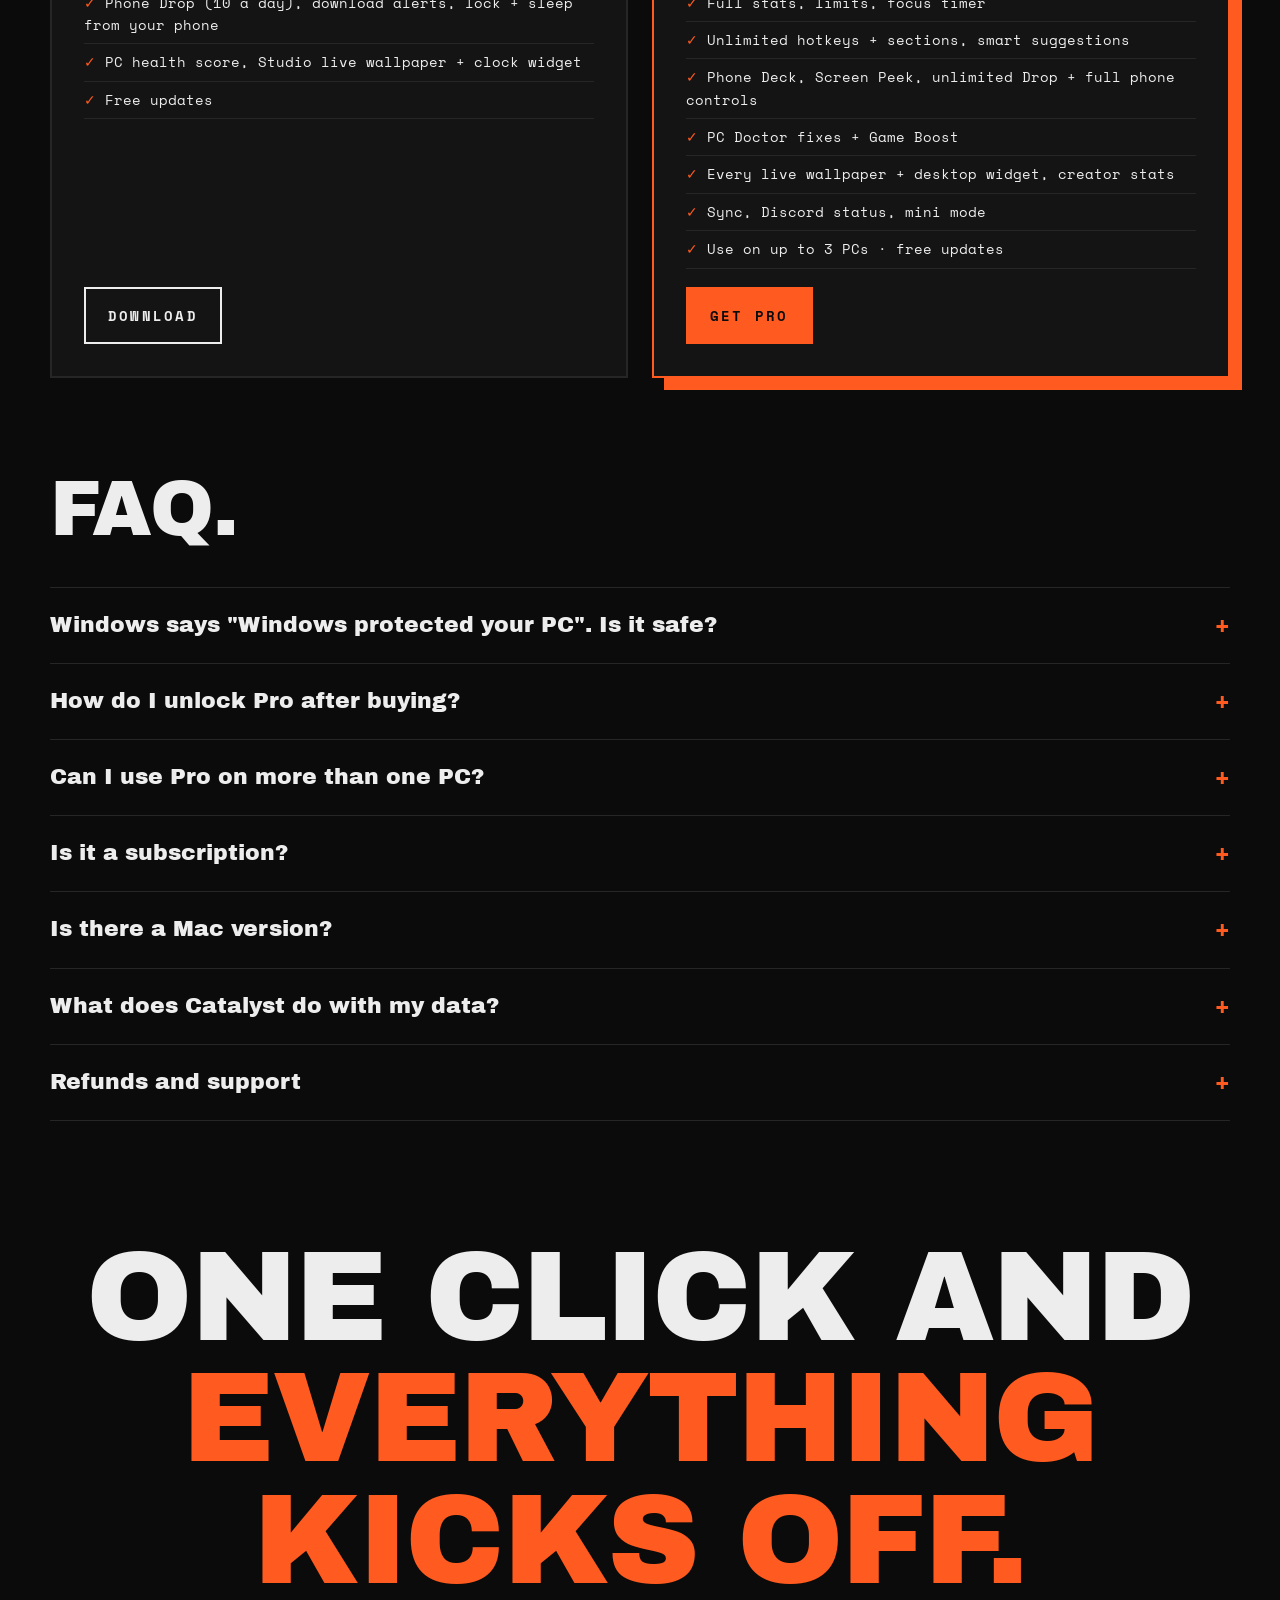
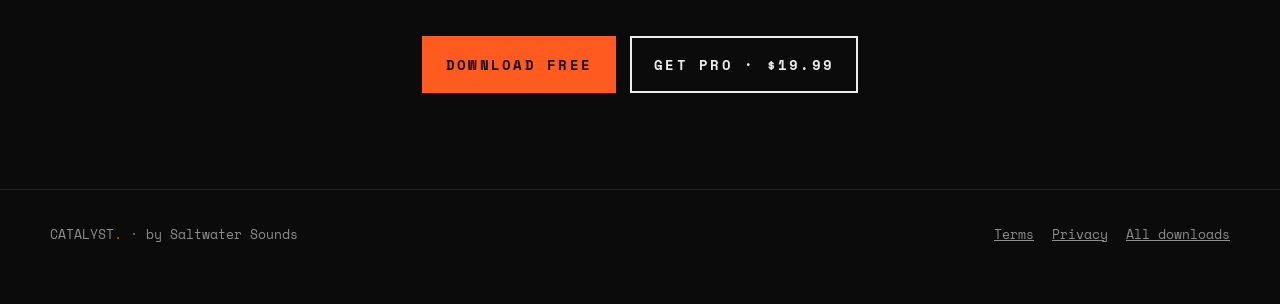
==== commit 183f6e81: "Site: v0.5 (Phone, PC Doctor, live wallpaper, new Free vs Pro) Co-Authored-By: Claude Opus 5.5 <nore" ====
--- a/index.html
+++ b/index.html
@@ -201,6 +201,27 @@
       <ul><li>Today for free, full history with Pro</li><li>Daily limits and a focus timer <span class="tag">PRO</span></li><li>Pause tracking any time in Settings › Privacy</li></ul></div>
     <div class="shot"><img src="shots/stats.jpg" alt="Stats screen with hours per day" loading="lazy"></div>
   </div>
+
+  <div class="feat">
+    <div><div class="k">07 · PHONE</div><h3>Your phone runs<br>your PC.</h3>
+      <p>Scan one QR code and your phone is connected to your PC over your home Wi-Fi.</p>
+      <ul><li>Drop photos, videos, files and links both ways</li><li>Get pinged when a download, export or render finishes</li><li>Lock or sleep your PC from bed</li><li>Deck: your own Stream Deck with OBS, mic mute and a soundboard <span class="tag">PRO</span></li><li>Screen Peek: see your screen live <span class="tag">PRO</span></li></ul></div>
+    <div class="shot"><img src="shots/phone.jpg" alt="Catalyst Phone Deck on the PC and on a phone" loading="lazy"></div>
+  </div>
+
+  <div class="feat">
+    <div><div class="k">08 · PC DOCTOR</div><h3>A faster PC,<br>one click.</h3>
+      <p>A health score on your home screen, and the fixes that make your PC feel new again.</p>
+      <ul><li>Turn off the apps slowing down every boot <span class="tag">PRO</span></li><li>Clean up temp files, old installers and duplicates <span class="tag">PRO</span></li><li>Game Boost: your game gets priority while you play <span class="tag">PRO</span></li><li>Heat warnings and a weekly receipt</li></ul></div>
+    <div class="shot"><img src="shots/doctor.jpg" alt="PC Doctor with health score, startup apps and cleanup" loading="lazy"></div>
+  </div>
+
+  <div class="feat">
+    <div><div class="k">09 · LIVE WALLPAPER <span class="tag">BETA</span></div><h3>Your whole desktop,<br>in your Vibe.</h3>
+      <p>A moving wallpaper behind your icons that matches your Vibe and pauses itself when you play.</p>
+      <ul><li>Studio is free, every other style is Pro <span class="tag">PRO</span></li><li>Pulses to whatever you're playing <span class="tag">PRO</span></li><li>Desktop widgets: clock, now playing, PC health, creator stats and more</li></ul></div>
+    <div class="shot"><img src="shots/wallpaper.jpg" alt="Vaporwave live wallpaper with desktop widgets" loading="lazy"></div>
+  </div>
 </div></section>
 
 <section id="vibes" style="padding-top:0"><div class="wrap">
@@ -220,7 +241,7 @@
     <div><b>Downloads sorter</b><span>Sorts by your rules, preview first, undo anything. <span class="tag">PRO</span></span></div>
     <div><b>Studio</b><span>Release tracker and a drop zone for beats and bounces. <span class="tag">PRO</span></span></div>
     <div><b>Clipboard</b><span>Your recent copies, one click to paste again.</span></div>
-    <div><b>Phone remote</b><span>Launch workspaces from your phone. <span class="tag">PRO</span></span></div>
+    <div><b>Creator stats</b><span>Your Spotify, YouTube, TikTok and SoundCloud numbers on Home. <span class="tag">PRO</span></span></div>
     <div><b>Sync</b><span>Your setup follows you to every PC. <span class="tag">PRO</span></span></div>
     <div><b>Discord status</b><span>Show what you're doing on your profile. <span class="tag">PRO</span></span></div>
     <div><b>Private</b><span>No account, no servers. Your data stays on your PC.</span></div>
@@ -232,13 +253,13 @@
   <div class="price">
     <div class="plan">
       <div class="k">FREE</div><div class="big">$0 <small>FOREVER</small></div>
-      <ul><li>Home screen with every app and game</li><li>Search from anywhere, file search, commands</li><li>Games library with favorites</li><li>Studio and Midnight Vibes</li><li>1 workspace, 3 app hotkeys, 1 custom section</li><li>Today's stats, Now Playing, clipboard</li><li>Free updates</li></ul>
+      <ul><li>Home screen with every app and game</li><li>Search from anywhere, file search, commands</li><li>Games library with favorites</li><li>Studio and Midnight Vibes</li><li>1 workspace, 3 app hotkeys, 1 custom section</li><li>Today's stats, Now Playing, clipboard</li><li>Phone Drop (10 a day), download alerts, lock + sleep from your phone</li><li>PC health score, Studio live wallpaper + clock widget</li><li>Free updates</li></ul>
       <a class="btn ghost" href="https://github.com/SaltwaterSoundsOfficial/catalyst-app/releases/latest/download/Catalyst-Setup.exe">DOWNLOAD</a>
     </div>
     <div class="plan pro">
       <div class="k">PRO</div><div class="big">$19.99 <small>ONE TIME</small></div>
-      <ul><li>Everything in Free</li><li>Flow automations</li><li>Unlimited workspaces + window layouts</li><li>Every Vibe + the Vibe builder</li><li>Game profiles + Game Mode</li><li>Downloads sorter, Studio tools</li><li>Full stats, limits, focus timer</li><li>Unlimited hotkeys + sections, smart suggestions</li><li>Sync, phone remote, Discord status, mini mode</li><li>Use on up to 3 PCs · free updates</li></ul>
-      <a class="btn acc" id="buy" href="https://buy.stripe.com/test_5kQcN6blV4HC8gq5CX4ow00">GET PRO</a>
+      <ul><li>Everything in Free</li><li>Flow automations</li><li>Unlimited workspaces + window layouts</li><li>Every Vibe + the Vibe builder</li><li>Game profiles + Game Mode</li><li>Downloads sorter, Studio tools</li><li>Full stats, limits, focus timer</li><li>Unlimited hotkeys + sections, smart suggestions</li><li>Phone Deck, Screen Peek, unlimited Drop + full phone controls</li><li>PC Doctor fixes + Game Boost</li><li>Every live wallpaper + desktop widget, creator stats</li><li>Sync, Discord status, mini mode</li><li>Use on up to 3 PCs · free updates</li></ul>
+      <a class="btn acc" id="buy" href="https://buy.stripe.com/7sYbJ35ECci35Db13E7ss00">GET PRO</a>
     </div>
   </div>
 </div></section>
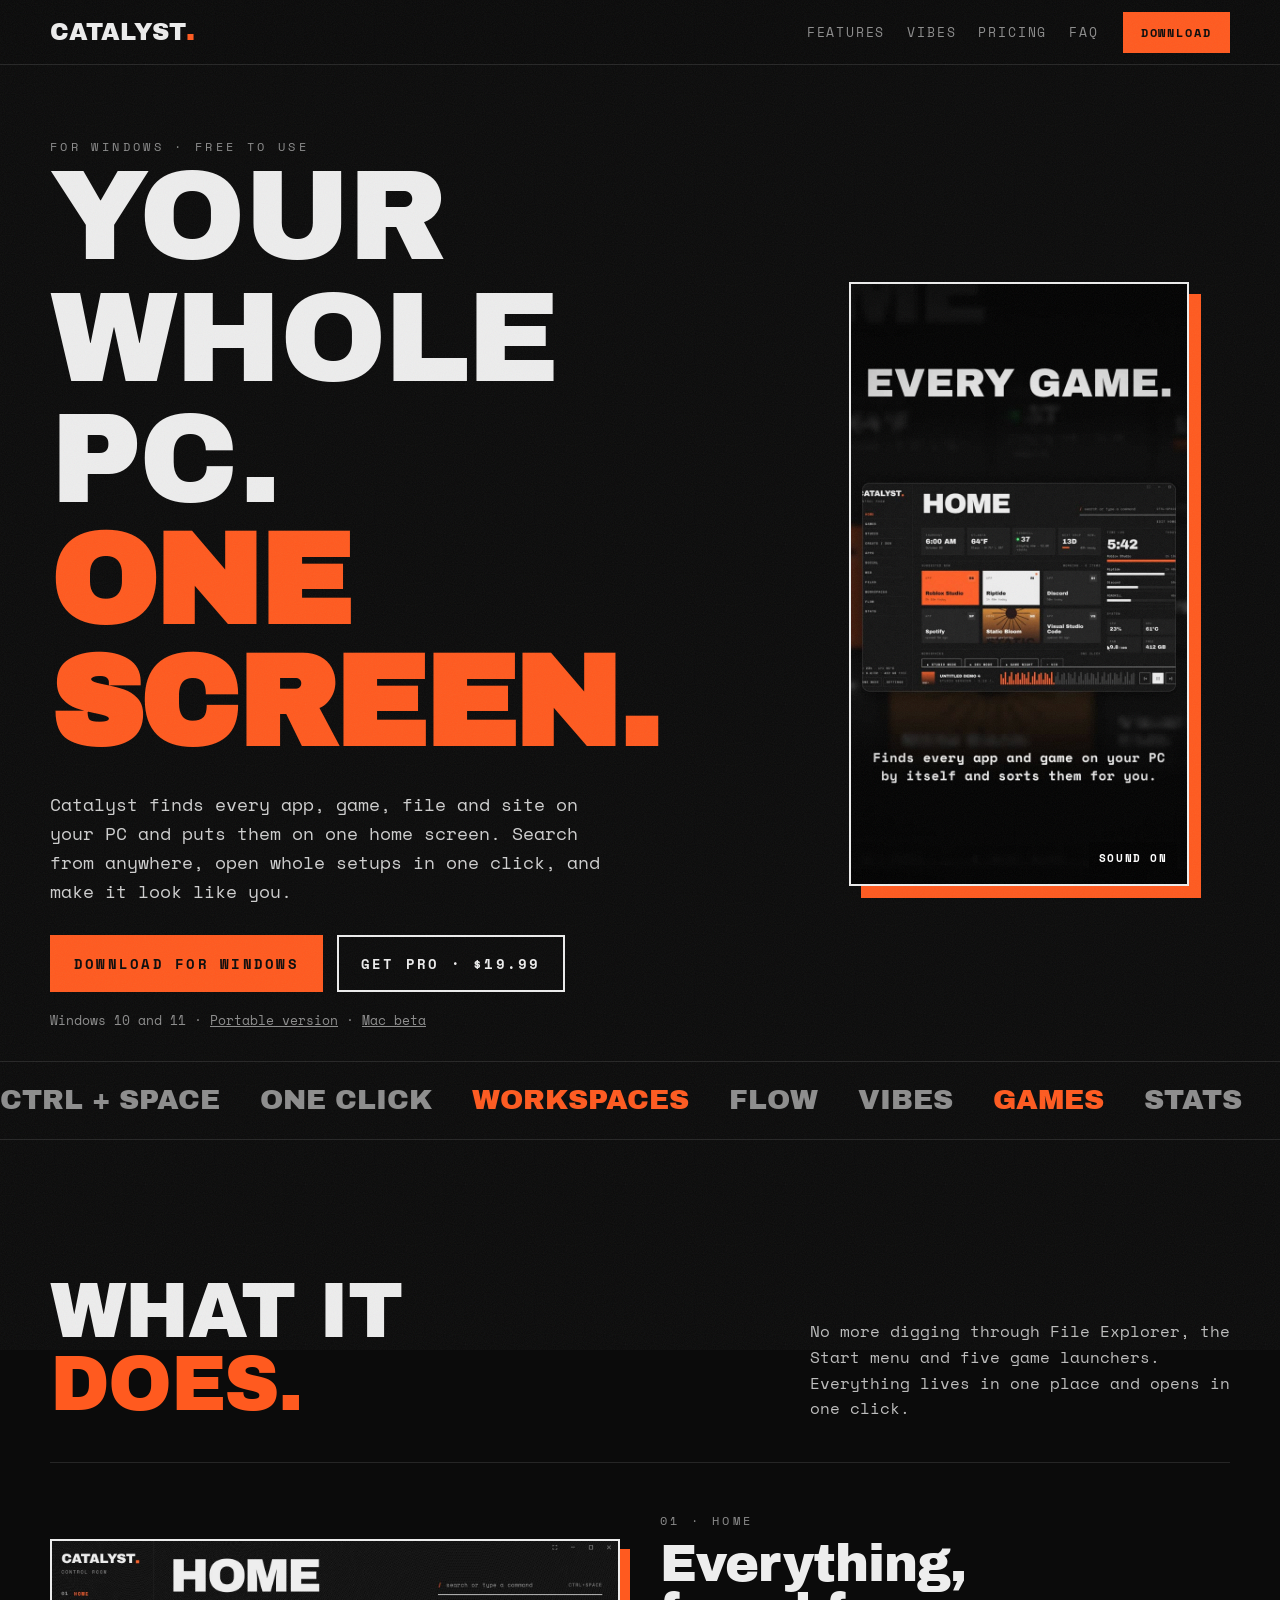
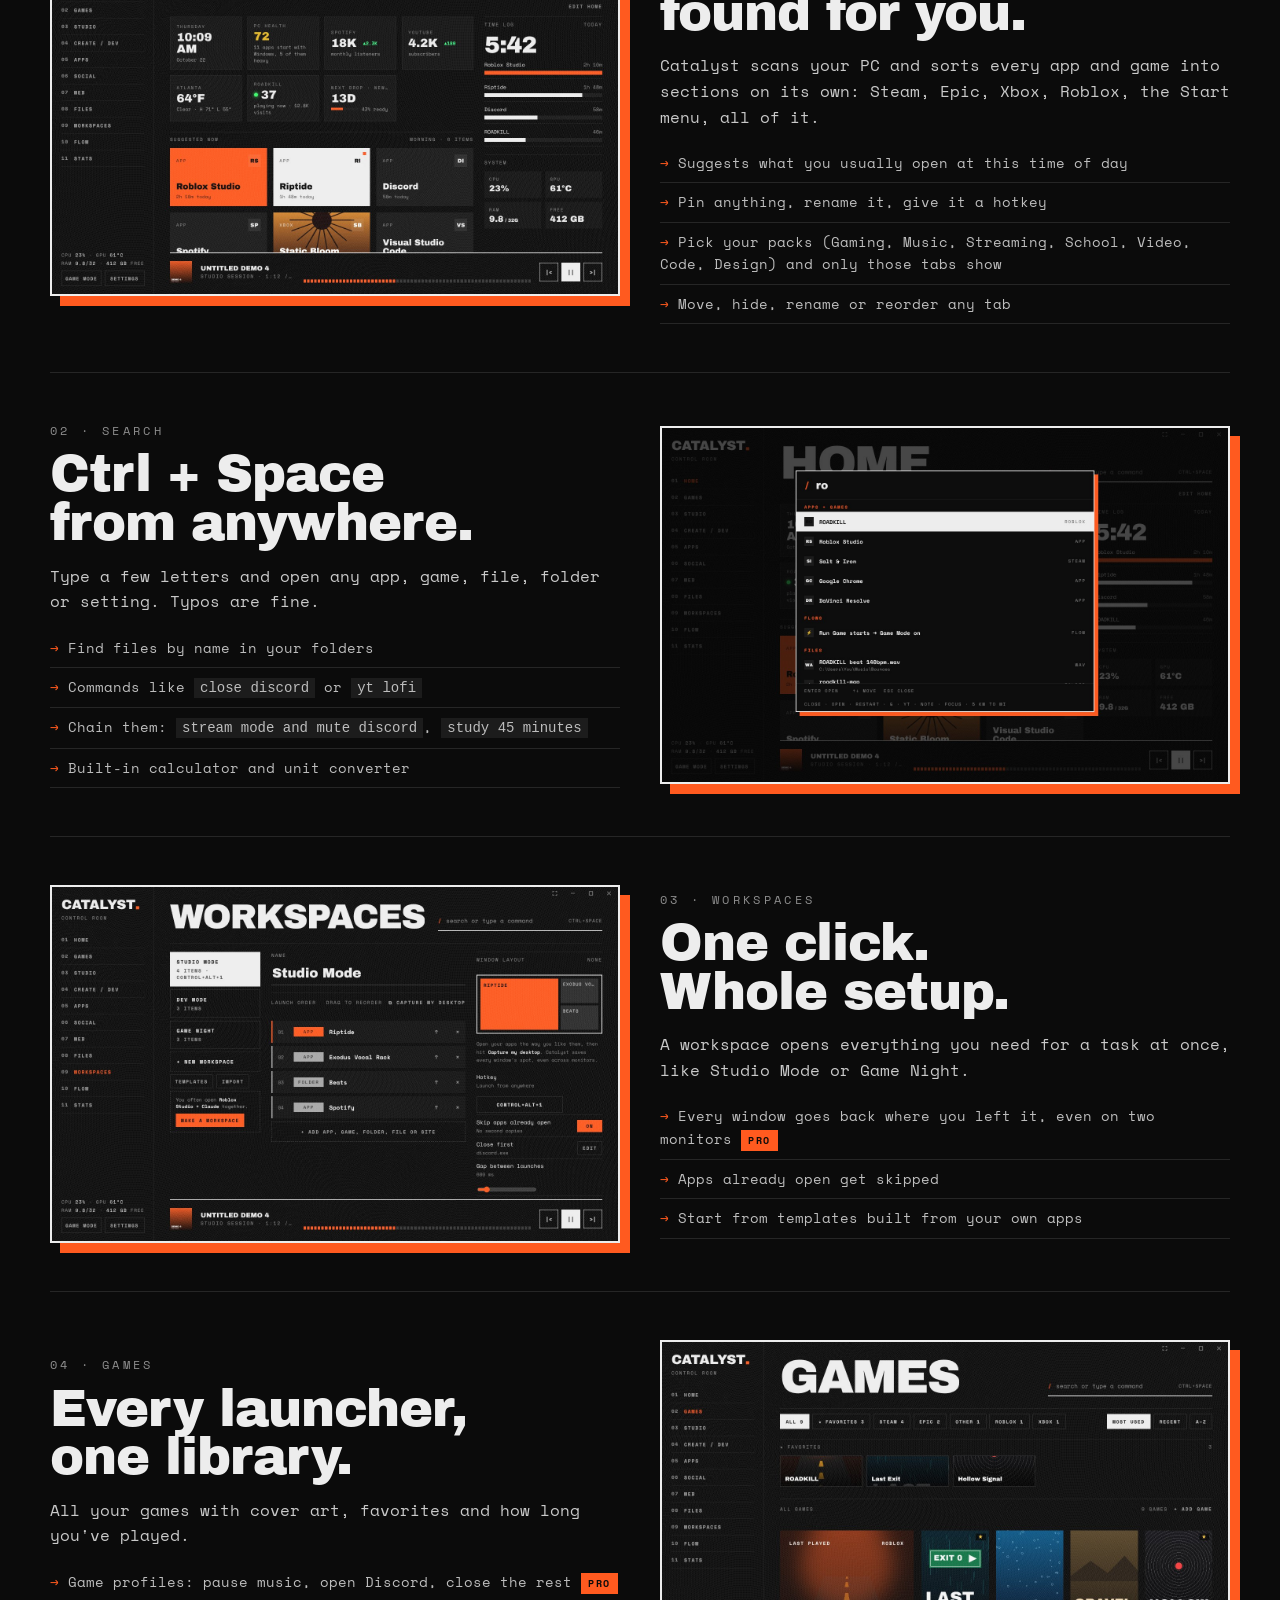
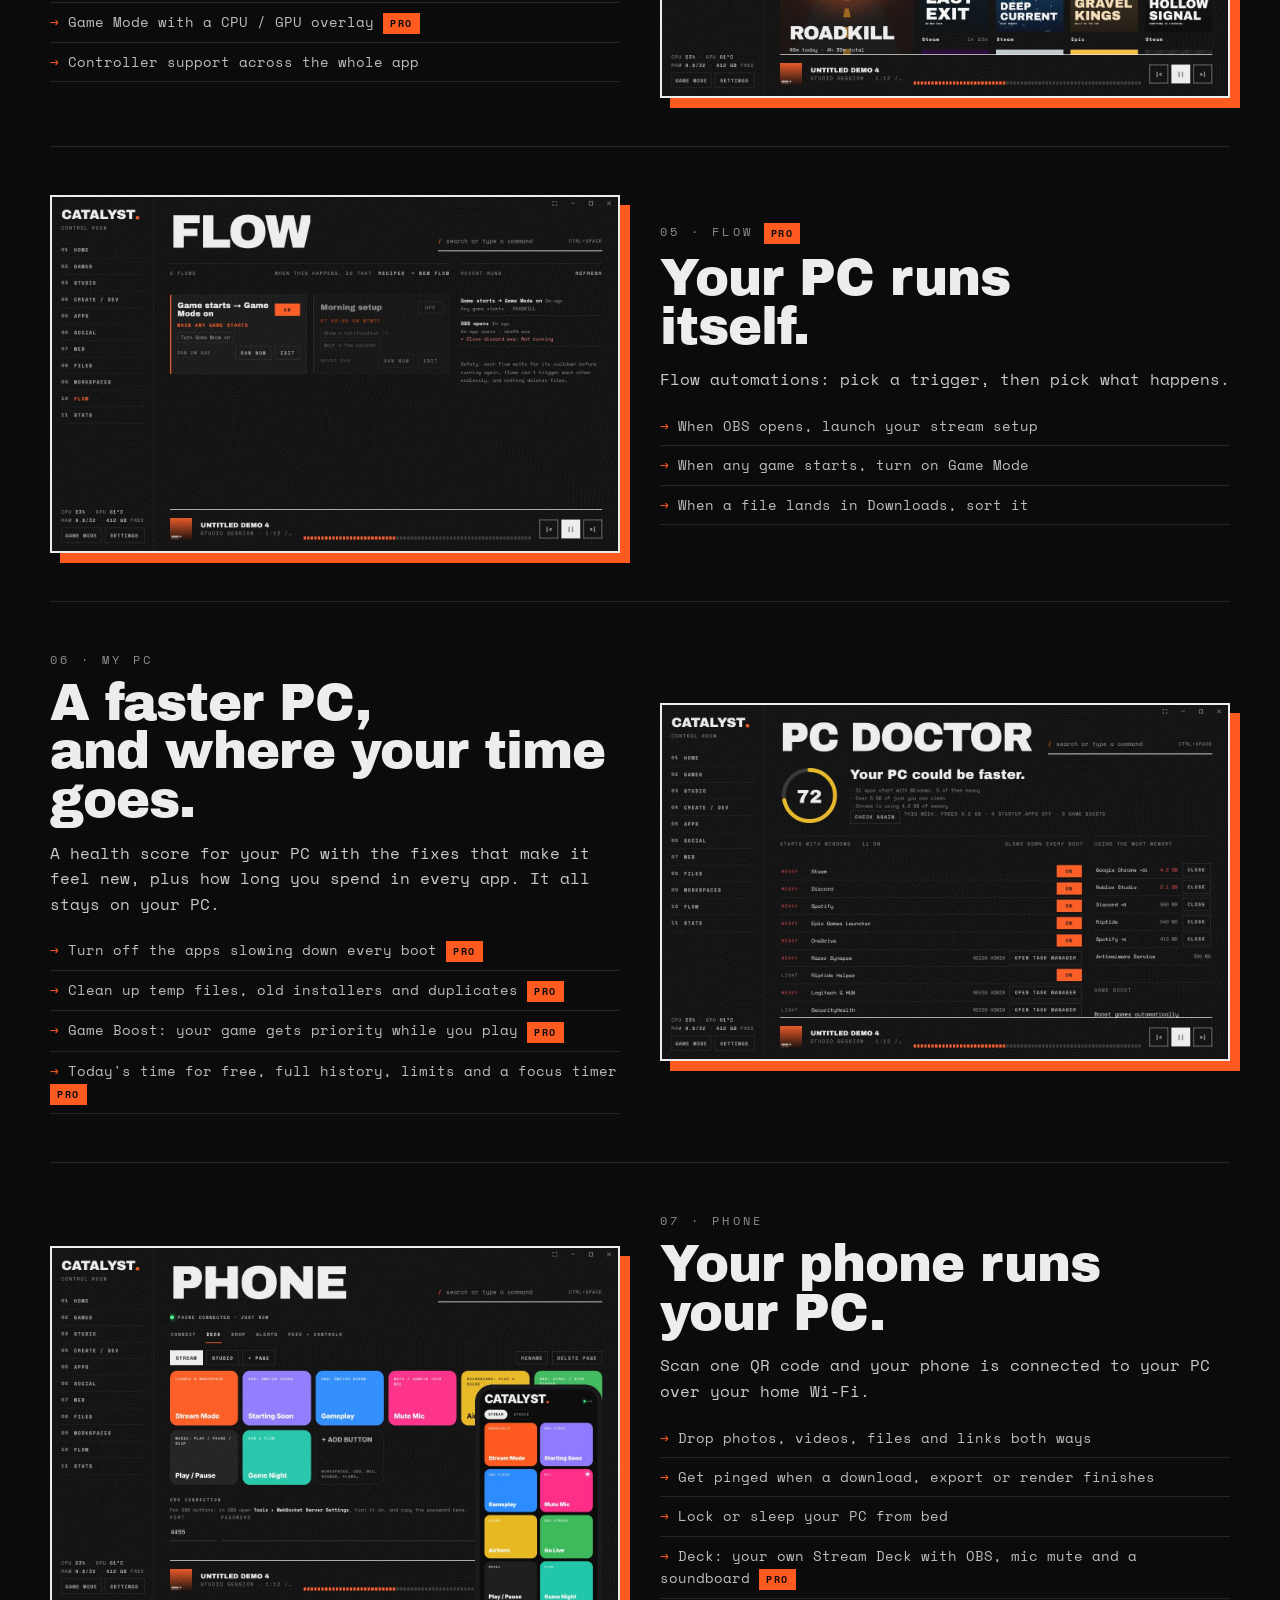
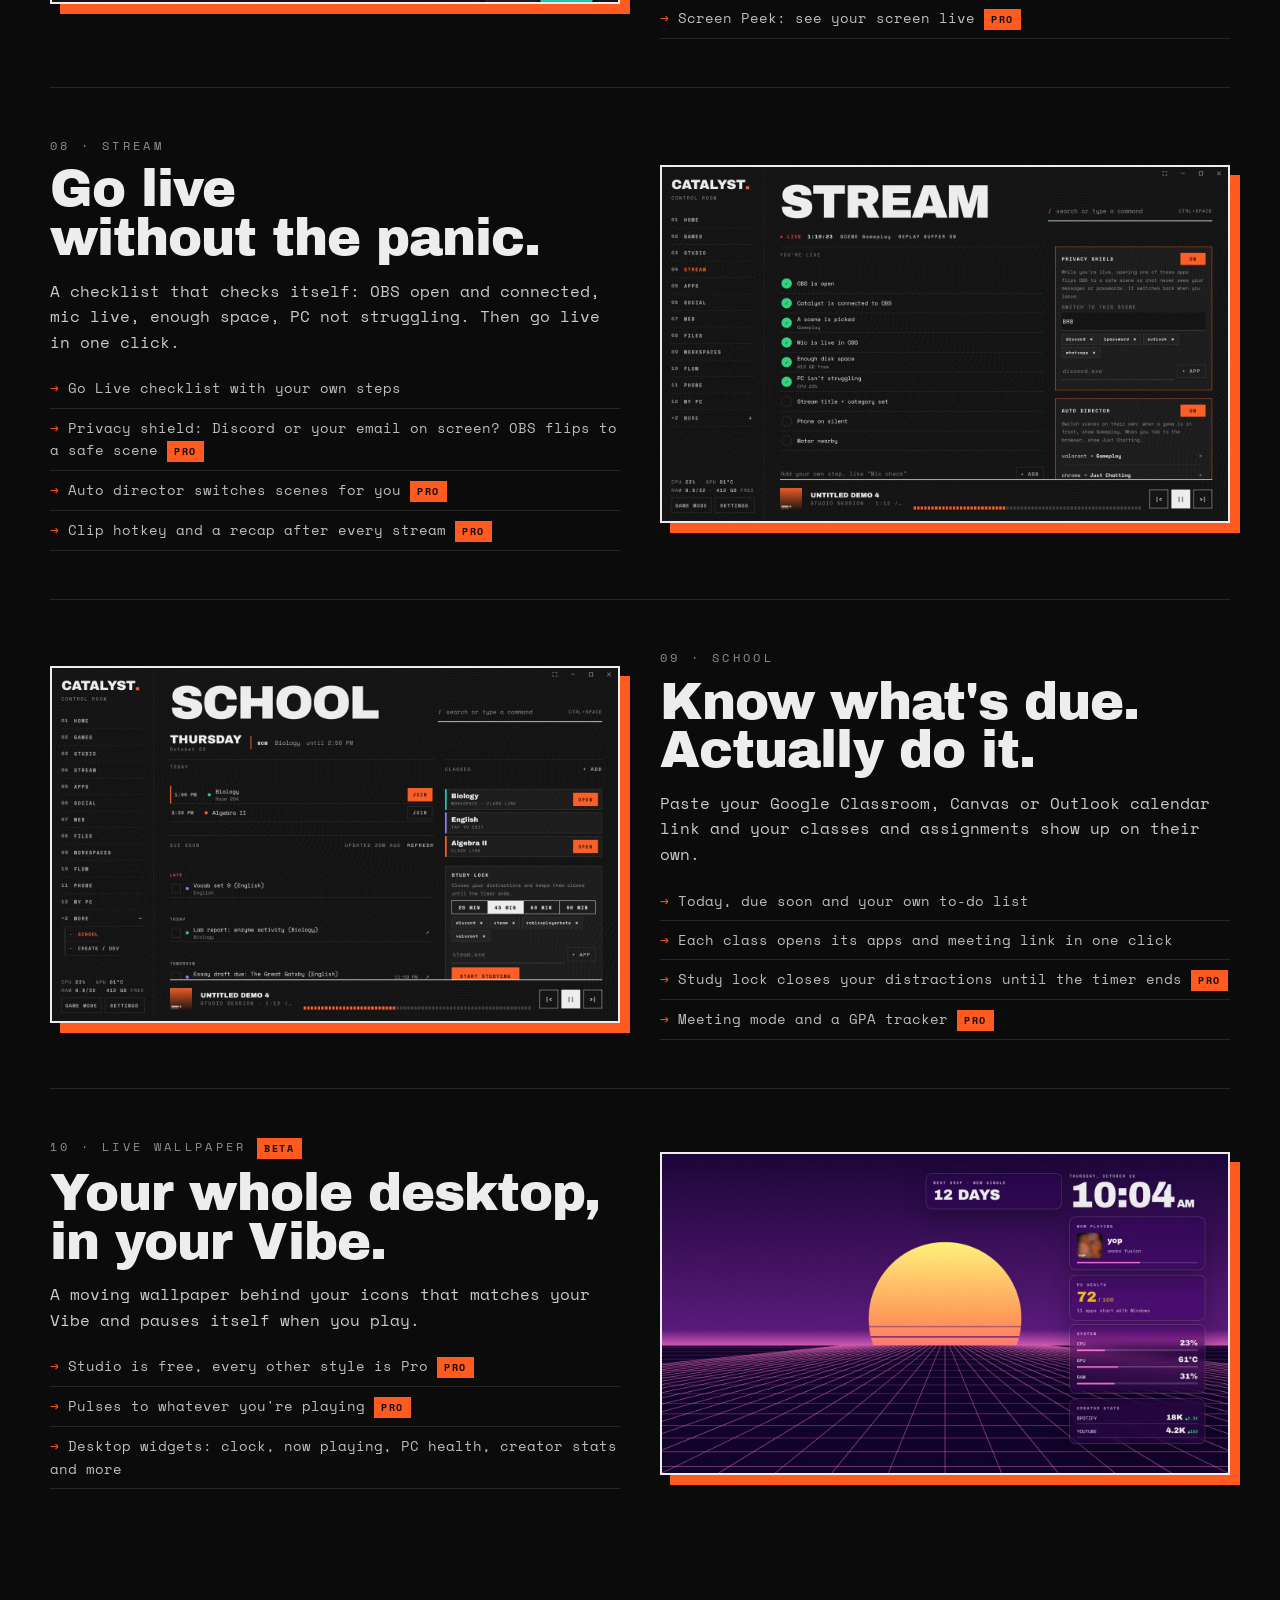
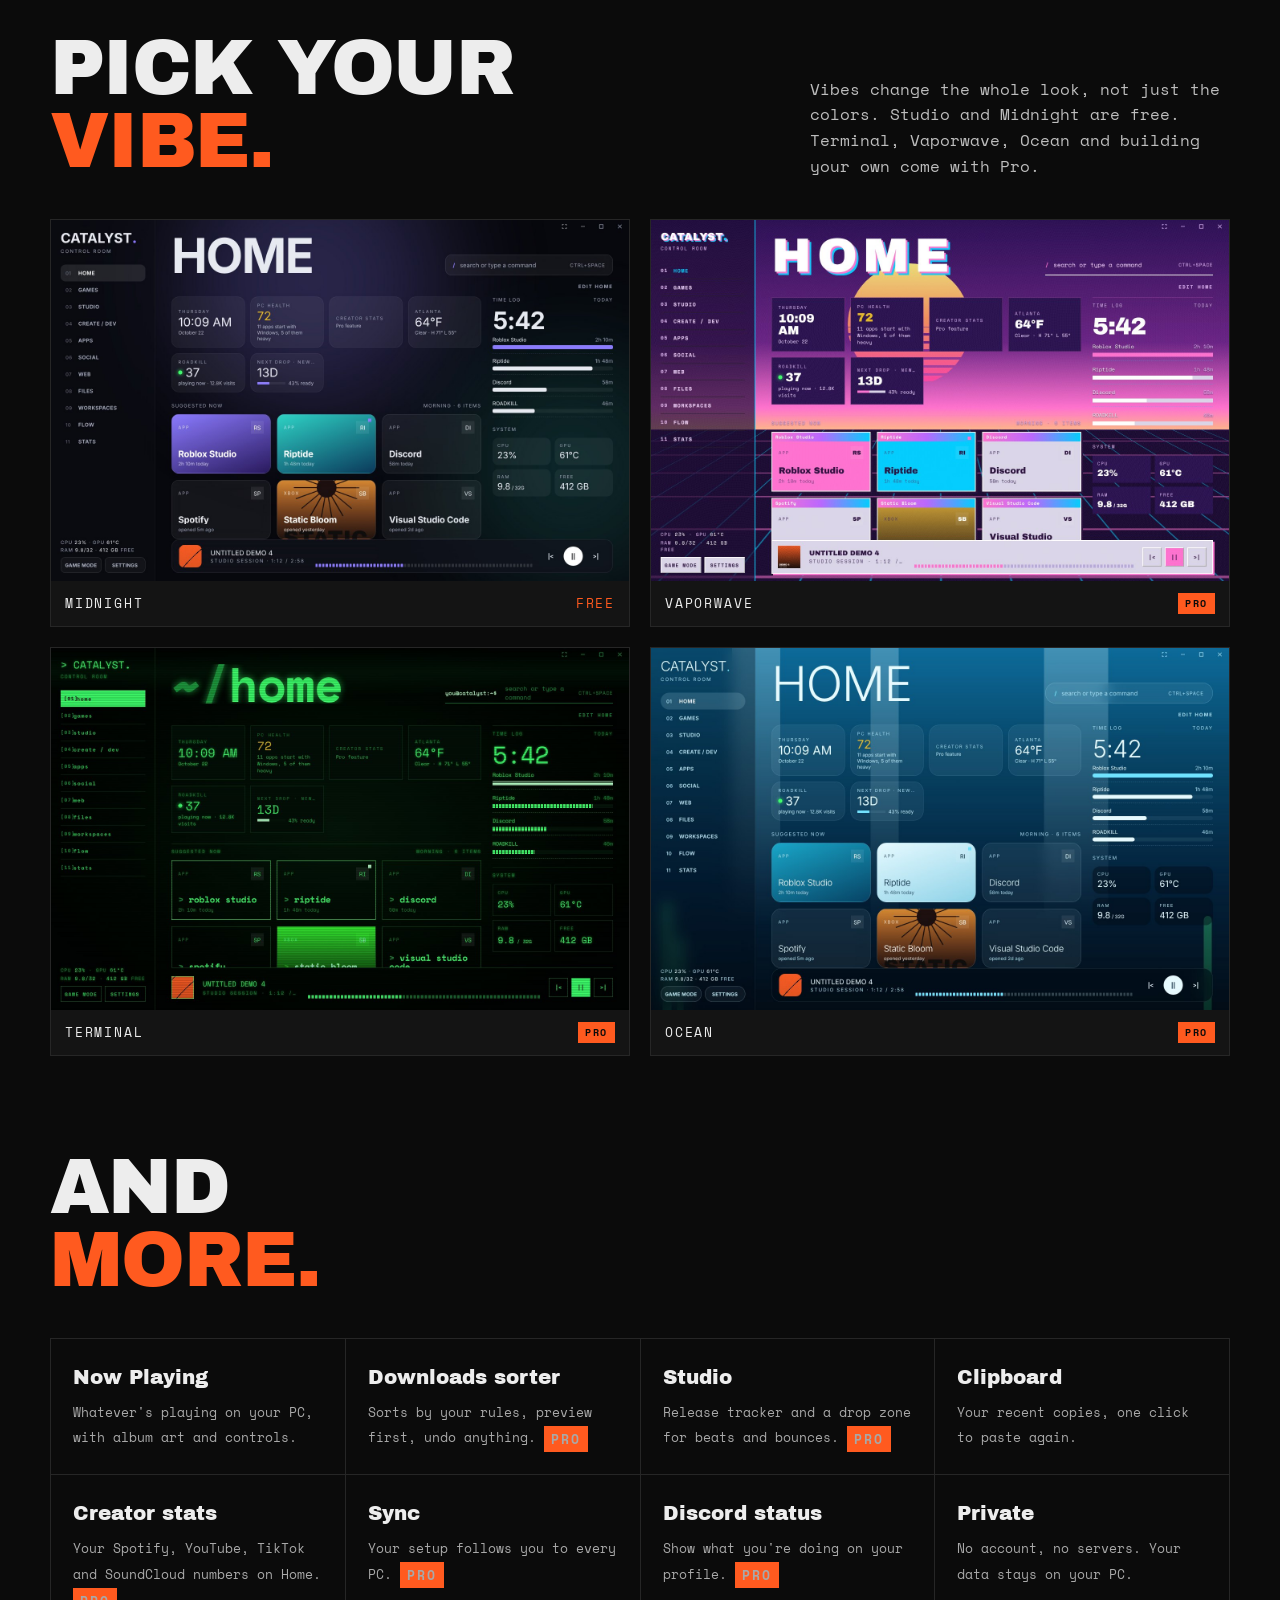
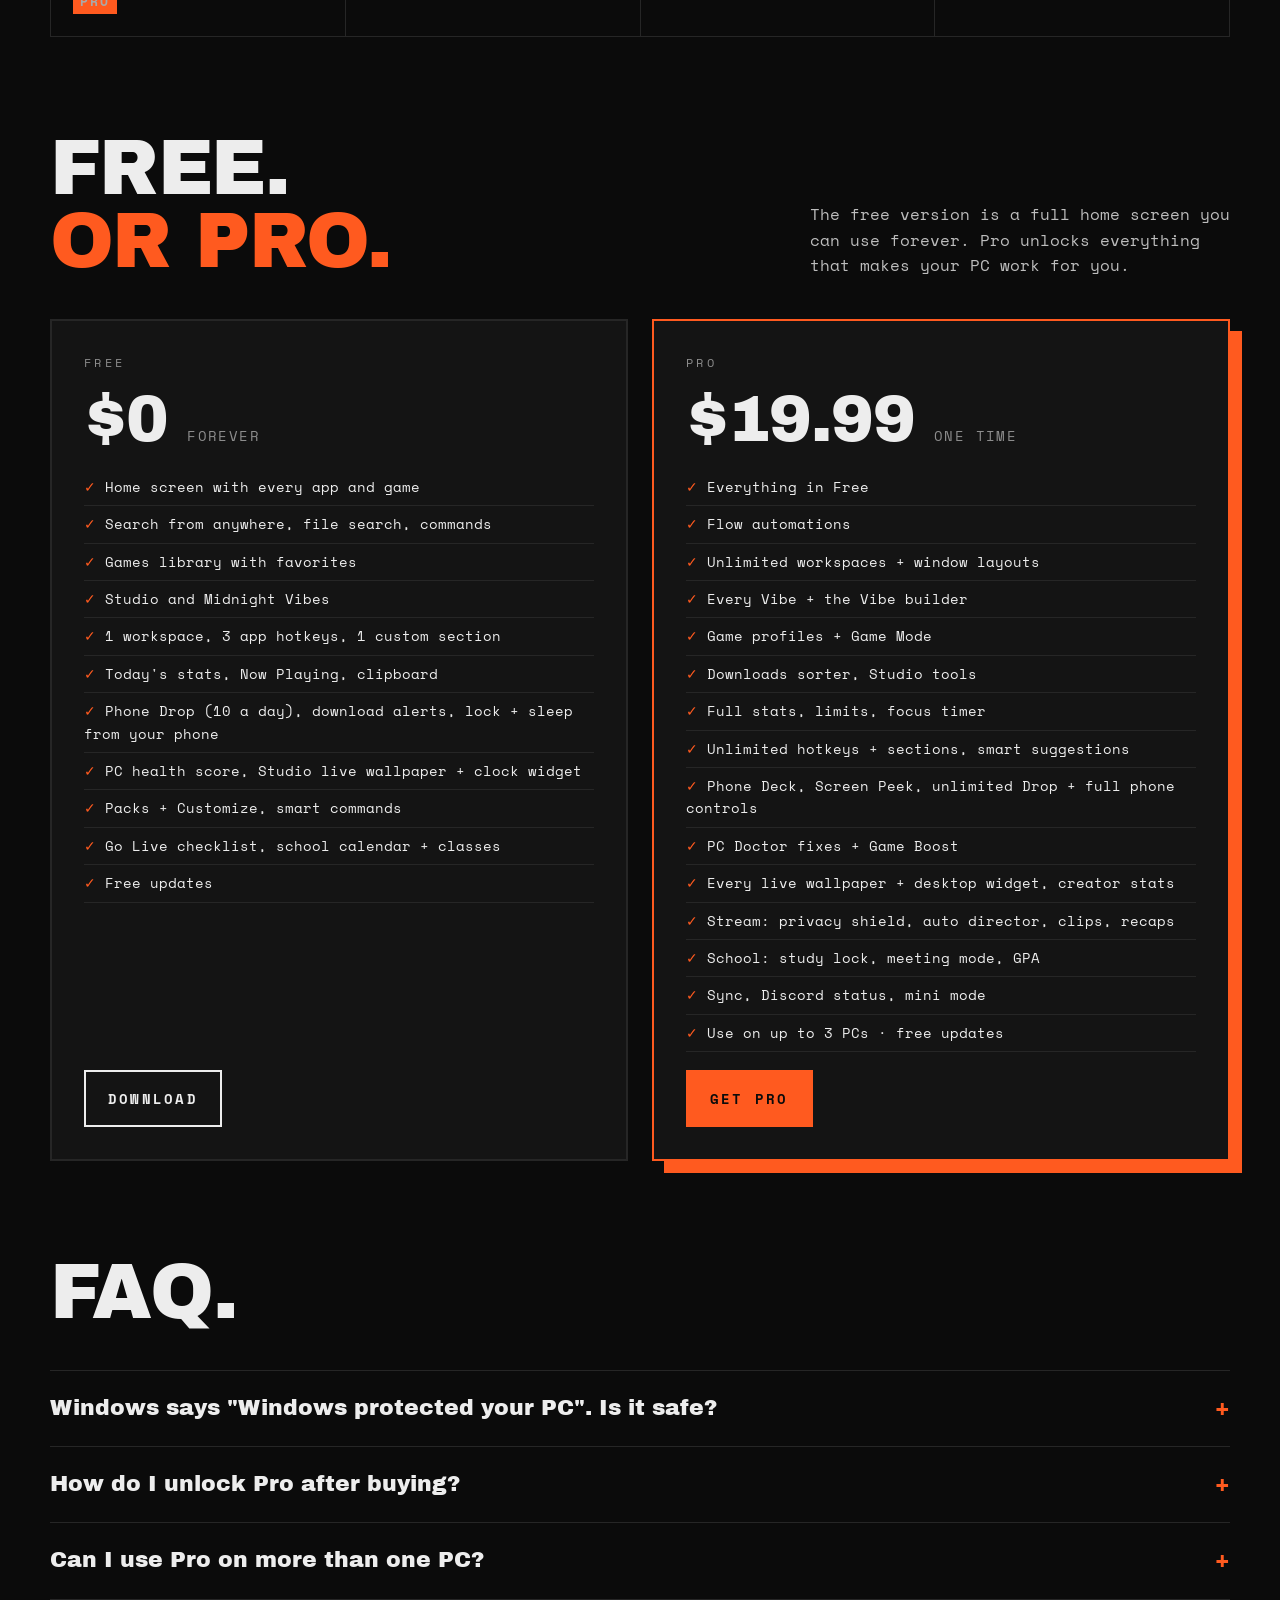
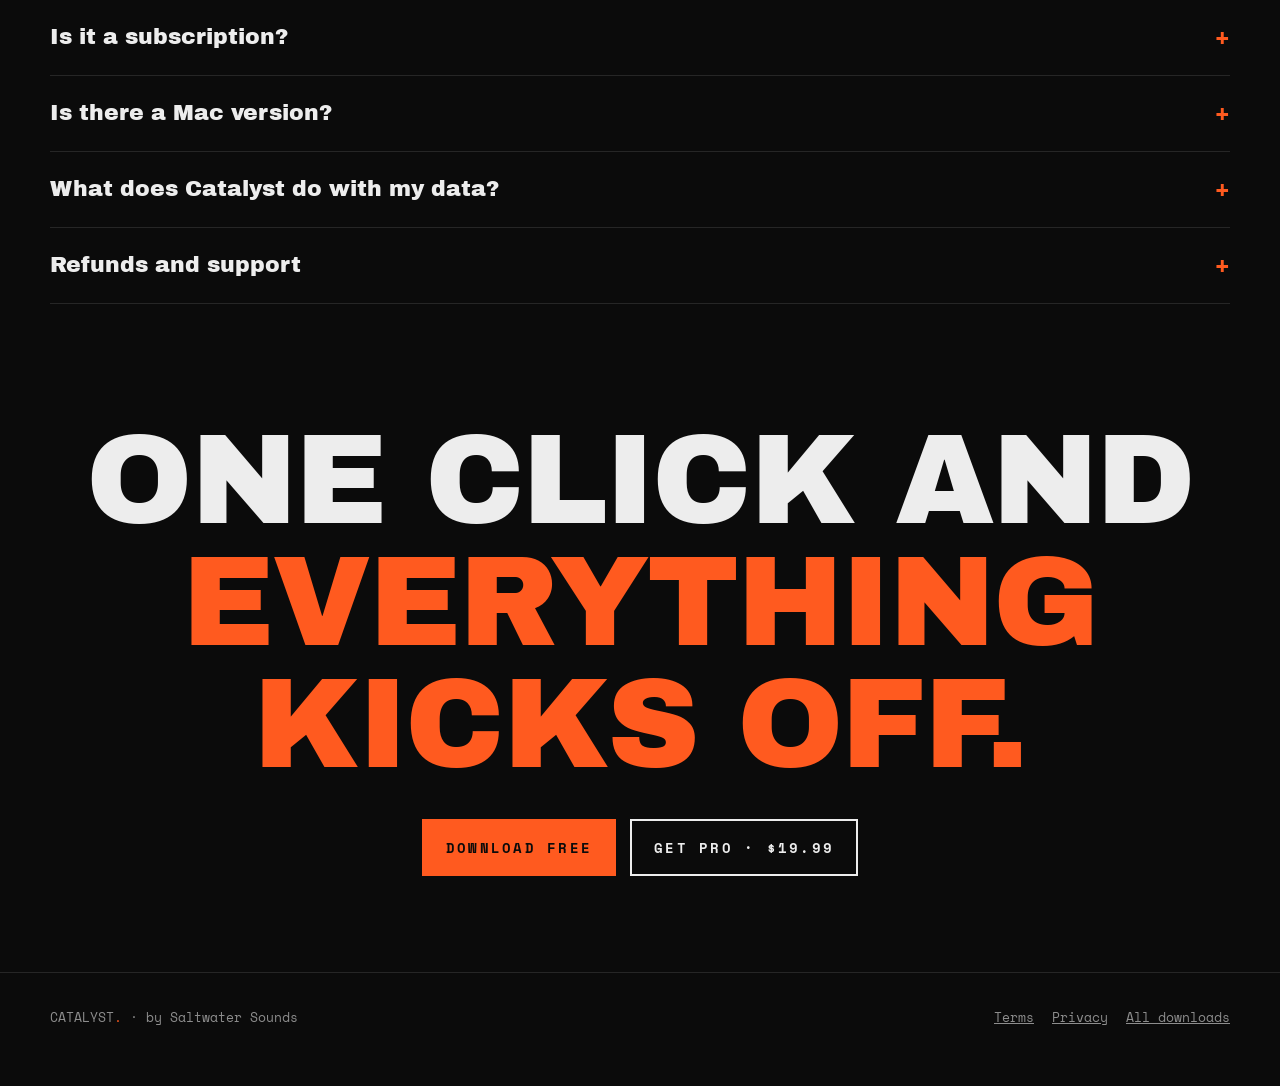
==== commit 725e2098: "Site: v0.6 (packs, smart commands, My PC, Stream, School) Co-Authored-By: Claude Opus 5.5 <noreply@a" ====
--- a/index.html
+++ b/index.html
@@ -163,14 +163,14 @@
   <div class="feat">
     <div><div class="k">01 · HOME</div><h3>Everything,<br>found for you.</h3>
       <p>Catalyst scans your PC and sorts every app and game into sections on its own: Steam, Epic, Xbox, Roblox, the Start menu, all of it.</p>
-      <ul><li>Suggests what you usually open at this time of day</li><li>Pin anything, rename it, give it a hotkey</li><li>Sections hide when you don't need them</li></ul></div>
+      <ul><li>Suggests what you usually open at this time of day</li><li>Pin anything, rename it, give it a hotkey</li><li>Pick your packs (Gaming, Music, Streaming, School, Video, Code, Design) and only those tabs show</li><li>Move, hide, rename or reorder any tab</li></ul></div>
     <div class="shot"><img src="shots/home.jpg" alt="Catalyst home screen with tiles, stats and Now Playing" loading="lazy"></div>
   </div>
 
   <div class="feat">
     <div><div class="k">02 · SEARCH</div><h3>Ctrl + Space<br>from anywhere.</h3>
       <p>Type a few letters and open any app, game, file, folder or setting. Typos are fine.</p>
-      <ul><li>Find files by name in your folders</li><li>Commands like <code>close discord</code> or <code>yt lofi</code></li><li>Built-in calculator and unit converter</li></ul></div>
+      <ul><li>Find files by name in your folders</li><li>Commands like <code>close discord</code> or <code>yt lofi</code></li><li>Chain them: <code>stream mode and mute discord</code>, <code>study 45 minutes</code></li><li>Built-in calculator and unit converter</li></ul></div>
     <div class="shot"><img src="shots/search.jpg" alt="Catalyst search bar showing grouped results" loading="lazy"></div>
   </div>
 
@@ -196,10 +196,10 @@
   </div>
 
   <div class="feat">
-    <div><div class="k">06 · STATS</div><h3>Know where<br>your time goes.</h3>
-      <p>Catalyst tracks time in every app automatically. It all stays on your PC.</p>
-      <ul><li>Today for free, full history with Pro</li><li>Daily limits and a focus timer <span class="tag">PRO</span></li><li>Pause tracking any time in Settings › Privacy</li></ul></div>
-    <div class="shot"><img src="shots/stats.jpg" alt="Stats screen with hours per day" loading="lazy"></div>
+    <div><div class="k">06 · MY PC</div><h3>A faster PC,<br>and where your time goes.</h3>
+      <p>A health score for your PC with the fixes that make it feel new, plus how long you spend in every app. It all stays on your PC.</p>
+      <ul><li>Turn off the apps slowing down every boot <span class="tag">PRO</span></li><li>Clean up temp files, old installers and duplicates <span class="tag">PRO</span></li><li>Game Boost: your game gets priority while you play <span class="tag">PRO</span></li><li>Today's time for free, full history, limits and a focus timer <span class="tag">PRO</span></li></ul></div>
+    <div class="shot"><img src="shots/doctor.jpg" alt="My PC with health score, startup apps and cleanup" loading="lazy"></div>
   </div>
 
   <div class="feat">
@@ -210,14 +210,21 @@
   </div>
 
   <div class="feat">
-    <div><div class="k">08 · PC DOCTOR</div><h3>A faster PC,<br>one click.</h3>
-      <p>A health score on your home screen, and the fixes that make your PC feel new again.</p>
-      <ul><li>Turn off the apps slowing down every boot <span class="tag">PRO</span></li><li>Clean up temp files, old installers and duplicates <span class="tag">PRO</span></li><li>Game Boost: your game gets priority while you play <span class="tag">PRO</span></li><li>Heat warnings and a weekly receipt</li></ul></div>
-    <div class="shot"><img src="shots/doctor.jpg" alt="PC Doctor with health score, startup apps and cleanup" loading="lazy"></div>
-  </div>
-
-  <div class="feat">
-    <div><div class="k">09 · LIVE WALLPAPER <span class="tag">BETA</span></div><h3>Your whole desktop,<br>in your Vibe.</h3>
+    <div><div class="k">08 · STREAM</div><h3>Go live<br>without the panic.</h3>
+      <p>A checklist that checks itself: OBS open and connected, mic live, enough space, PC not struggling. Then go live in one click.</p>
+      <ul><li>Go Live checklist with your own steps</li><li>Privacy shield: Discord or your email on screen? OBS flips to a safe scene <span class="tag">PRO</span></li><li>Auto director switches scenes for you <span class="tag">PRO</span></li><li>Clip hotkey and a recap after every stream <span class="tag">PRO</span></li></ul></div>
+    <div class="shot"><img src="shots/stream.jpg" alt="Stream tab with the Go Live checklist and privacy shield" loading="lazy"></div>
+  </div>
+
+  <div class="feat">
+    <div><div class="k">09 · SCHOOL</div><h3>Know what's due.<br>Actually do it.</h3>
+      <p>Paste your Google Classroom, Canvas or Outlook calendar link and your classes and assignments show up on their own.</p>
+      <ul><li>Today, due soon and your own to-do list</li><li>Each class opens its apps and meeting link in one click</li><li>Study lock closes your distractions until the timer ends <span class="tag">PRO</span></li><li>Meeting mode and a GPA tracker <span class="tag">PRO</span></li></ul></div>
+    <div class="shot"><img src="shots/school.jpg" alt="School tab with classes, due soon and study lock" loading="lazy"></div>
+  </div>
+
+  <div class="feat">
+    <div><div class="k">10 · LIVE WALLPAPER <span class="tag">BETA</span></div><h3>Your whole desktop,<br>in your Vibe.</h3>
       <p>A moving wallpaper behind your icons that matches your Vibe and pauses itself when you play.</p>
       <ul><li>Studio is free, every other style is Pro <span class="tag">PRO</span></li><li>Pulses to whatever you're playing <span class="tag">PRO</span></li><li>Desktop widgets: clock, now playing, PC health, creator stats and more</li></ul></div>
     <div class="shot"><img src="shots/wallpaper.jpg" alt="Vaporwave live wallpaper with desktop widgets" loading="lazy"></div>
@@ -253,12 +260,12 @@
   <div class="price">
     <div class="plan">
       <div class="k">FREE</div><div class="big">$0 <small>FOREVER</small></div>
-      <ul><li>Home screen with every app and game</li><li>Search from anywhere, file search, commands</li><li>Games library with favorites</li><li>Studio and Midnight Vibes</li><li>1 workspace, 3 app hotkeys, 1 custom section</li><li>Today's stats, Now Playing, clipboard</li><li>Phone Drop (10 a day), download alerts, lock + sleep from your phone</li><li>PC health score, Studio live wallpaper + clock widget</li><li>Free updates</li></ul>
+      <ul><li>Home screen with every app and game</li><li>Search from anywhere, file search, commands</li><li>Games library with favorites</li><li>Studio and Midnight Vibes</li><li>1 workspace, 3 app hotkeys, 1 custom section</li><li>Today's stats, Now Playing, clipboard</li><li>Phone Drop (10 a day), download alerts, lock + sleep from your phone</li><li>PC health score, Studio live wallpaper + clock widget</li><li>Packs + Customize, smart commands</li><li>Go Live checklist, school calendar + classes</li><li>Free updates</li></ul>
       <a class="btn ghost" href="https://github.com/SaltwaterSoundsOfficial/catalyst-app/releases/latest/download/Catalyst-Setup.exe">DOWNLOAD</a>
     </div>
     <div class="plan pro">
       <div class="k">PRO</div><div class="big">$19.99 <small>ONE TIME</small></div>
-      <ul><li>Everything in Free</li><li>Flow automations</li><li>Unlimited workspaces + window layouts</li><li>Every Vibe + the Vibe builder</li><li>Game profiles + Game Mode</li><li>Downloads sorter, Studio tools</li><li>Full stats, limits, focus timer</li><li>Unlimited hotkeys + sections, smart suggestions</li><li>Phone Deck, Screen Peek, unlimited Drop + full phone controls</li><li>PC Doctor fixes + Game Boost</li><li>Every live wallpaper + desktop widget, creator stats</li><li>Sync, Discord status, mini mode</li><li>Use on up to 3 PCs · free updates</li></ul>
+      <ul><li>Everything in Free</li><li>Flow automations</li><li>Unlimited workspaces + window layouts</li><li>Every Vibe + the Vibe builder</li><li>Game profiles + Game Mode</li><li>Downloads sorter, Studio tools</li><li>Full stats, limits, focus timer</li><li>Unlimited hotkeys + sections, smart suggestions</li><li>Phone Deck, Screen Peek, unlimited Drop + full phone controls</li><li>PC Doctor fixes + Game Boost</li><li>Every live wallpaper + desktop widget, creator stats</li><li>Stream: privacy shield, auto director, clips, recaps</li><li>School: study lock, meeting mode, GPA</li><li>Sync, Discord status, mini mode</li><li>Use on up to 3 PCs · free updates</li></ul>
       <a class="btn acc" id="buy" href="https://buy.stripe.com/7sYbJ35ECci35Db13E7ss00">GET PRO</a>
     </div>
   </div>
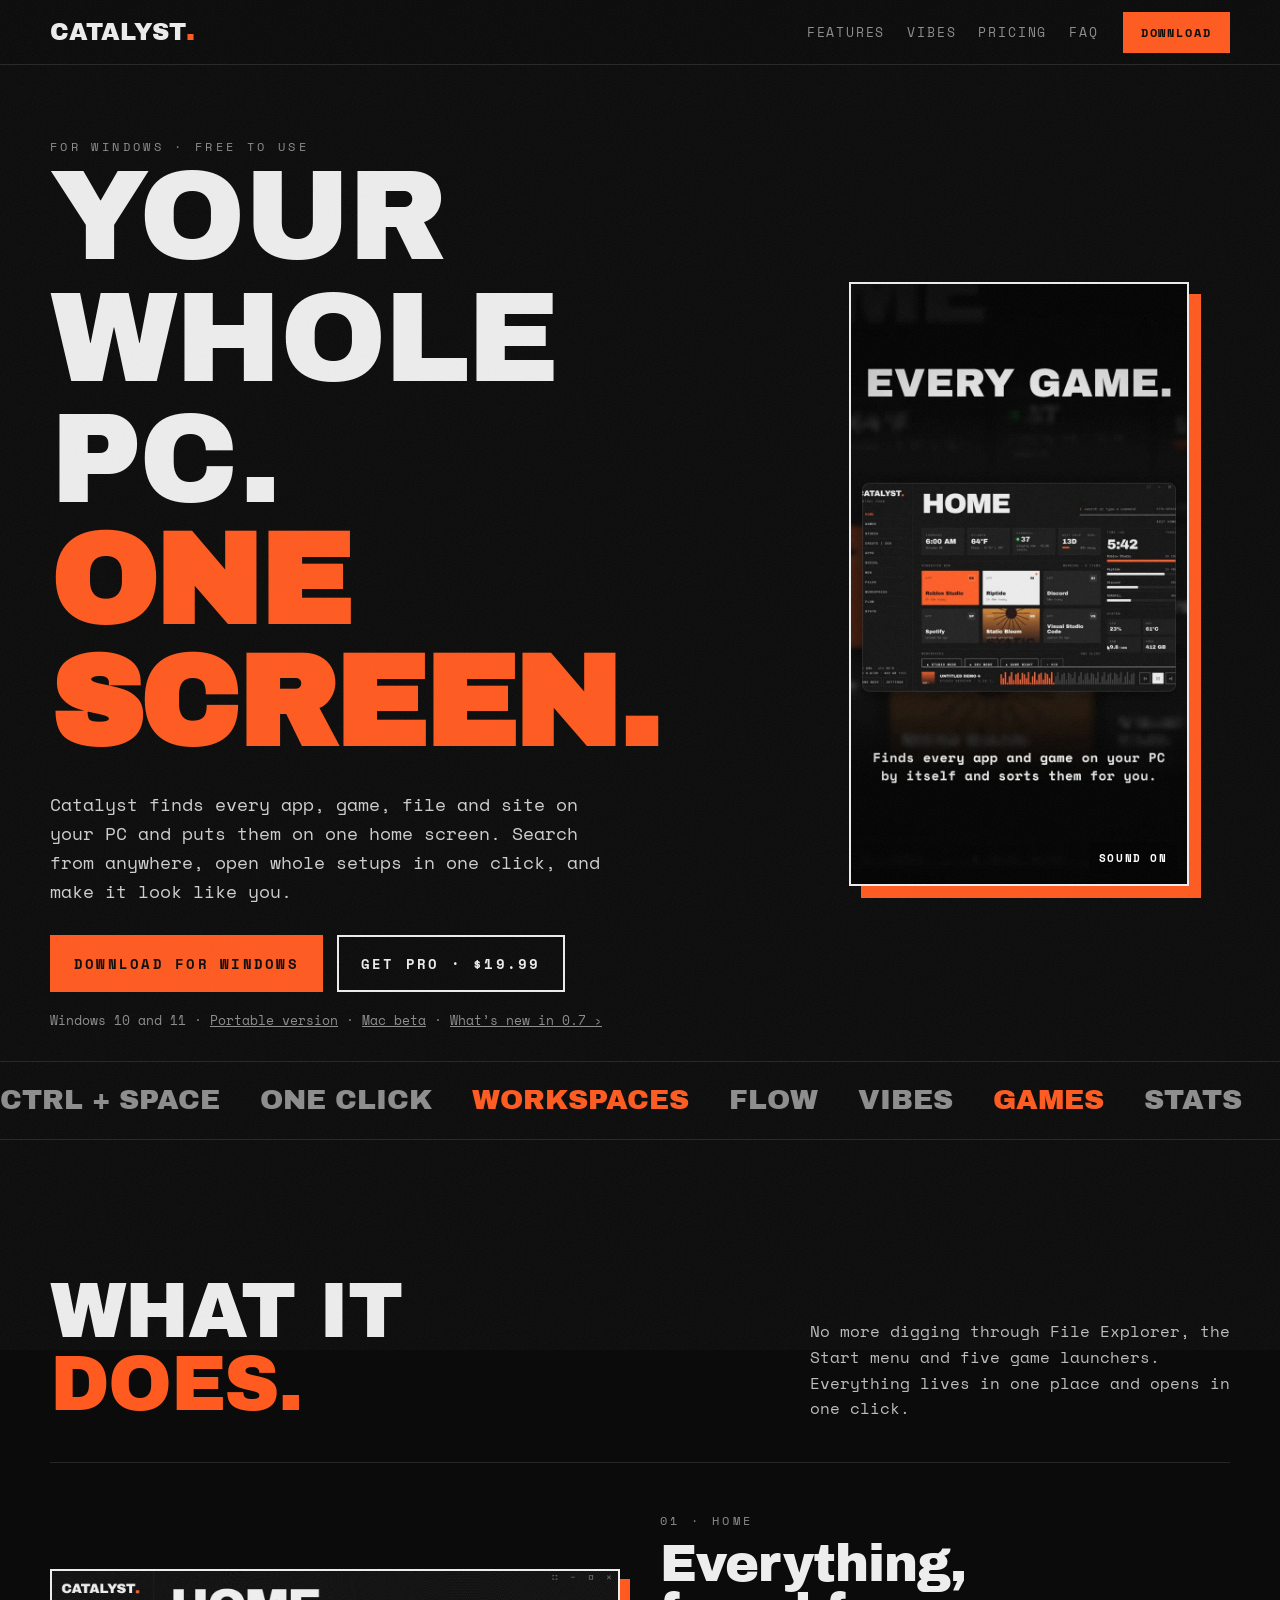
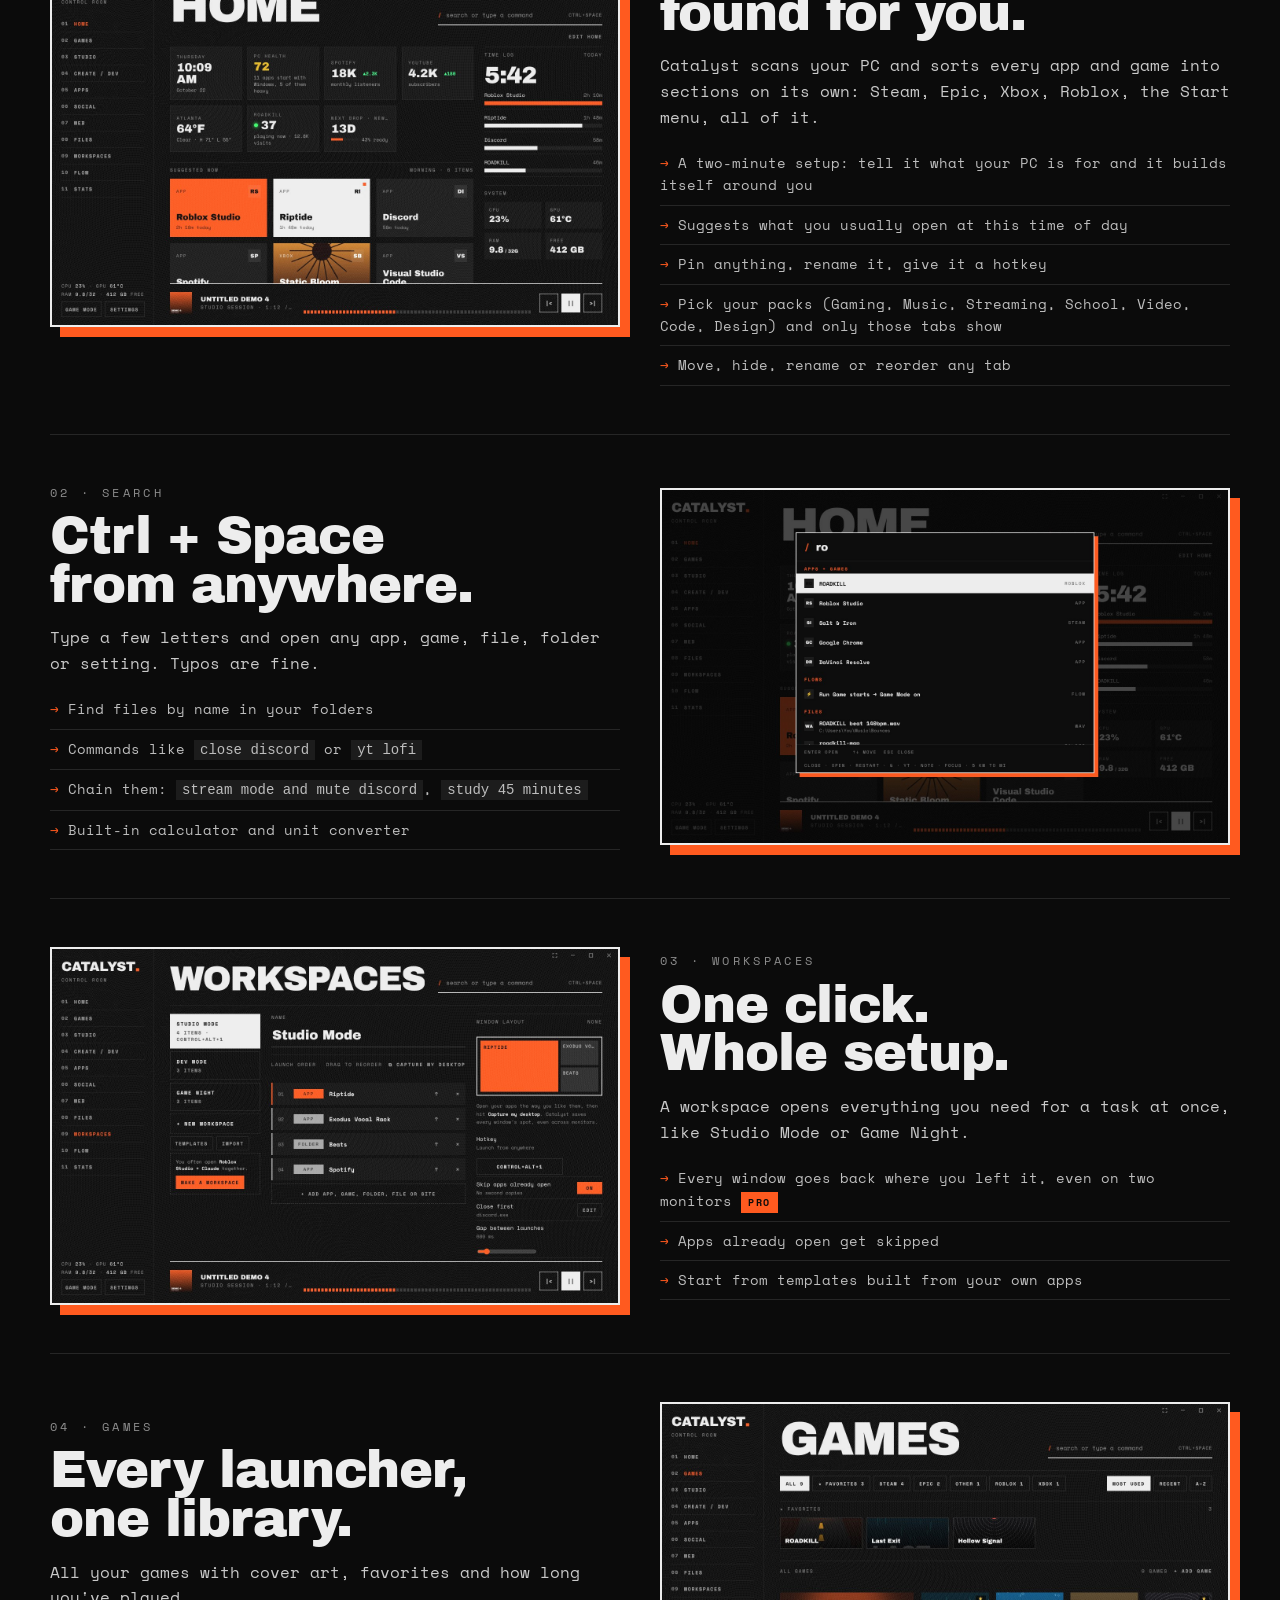
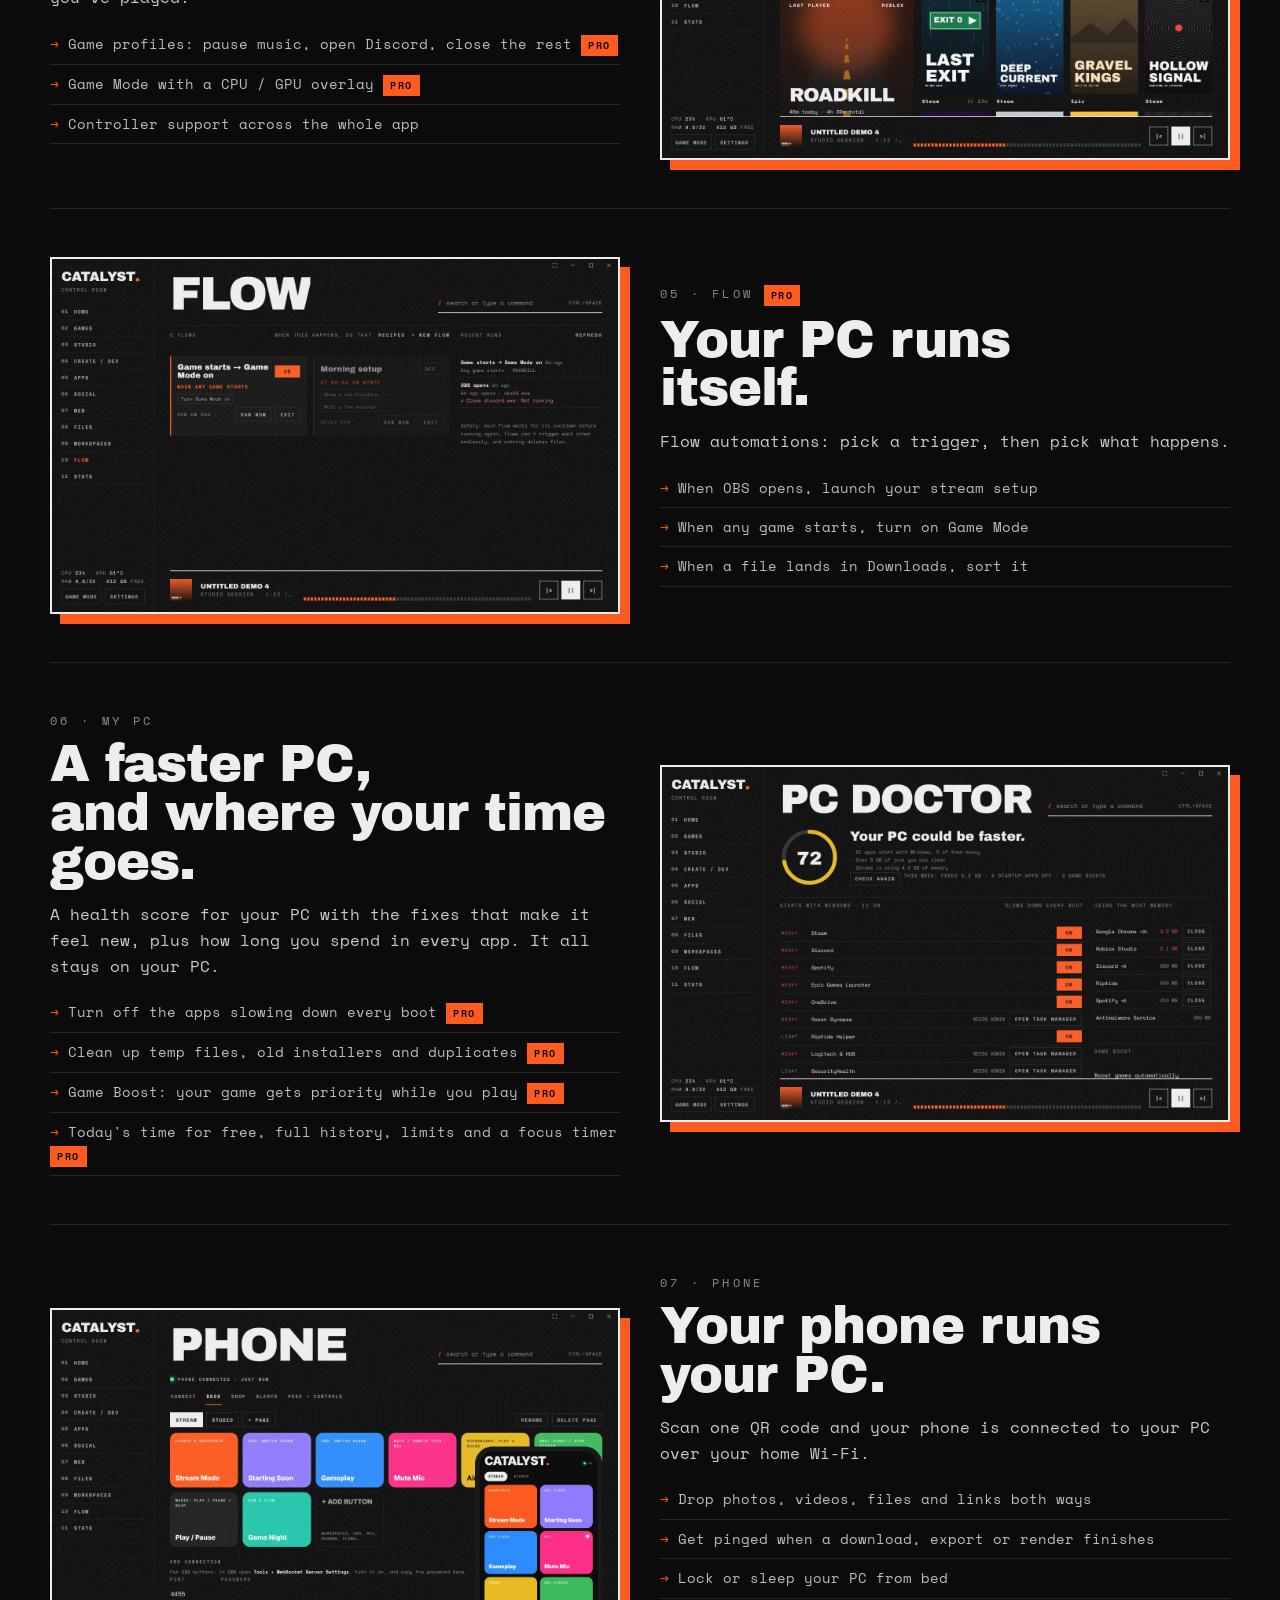
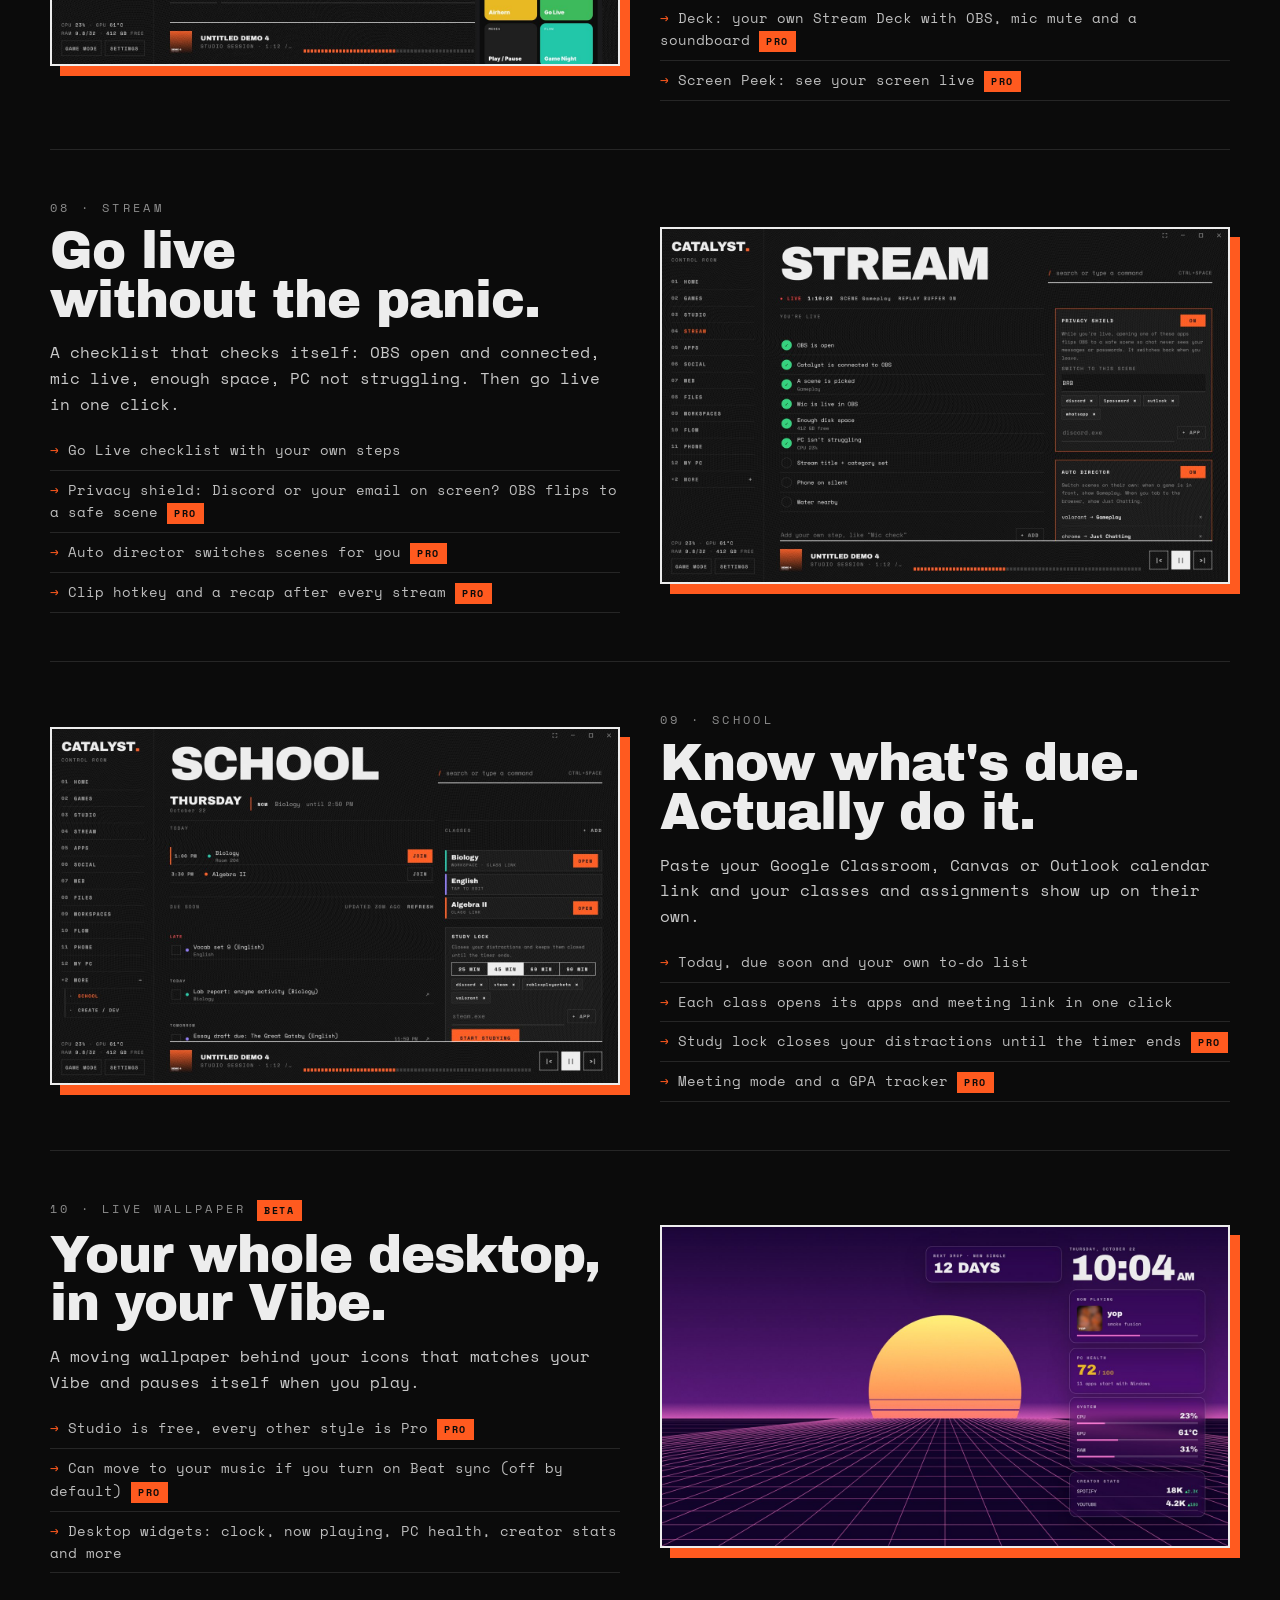
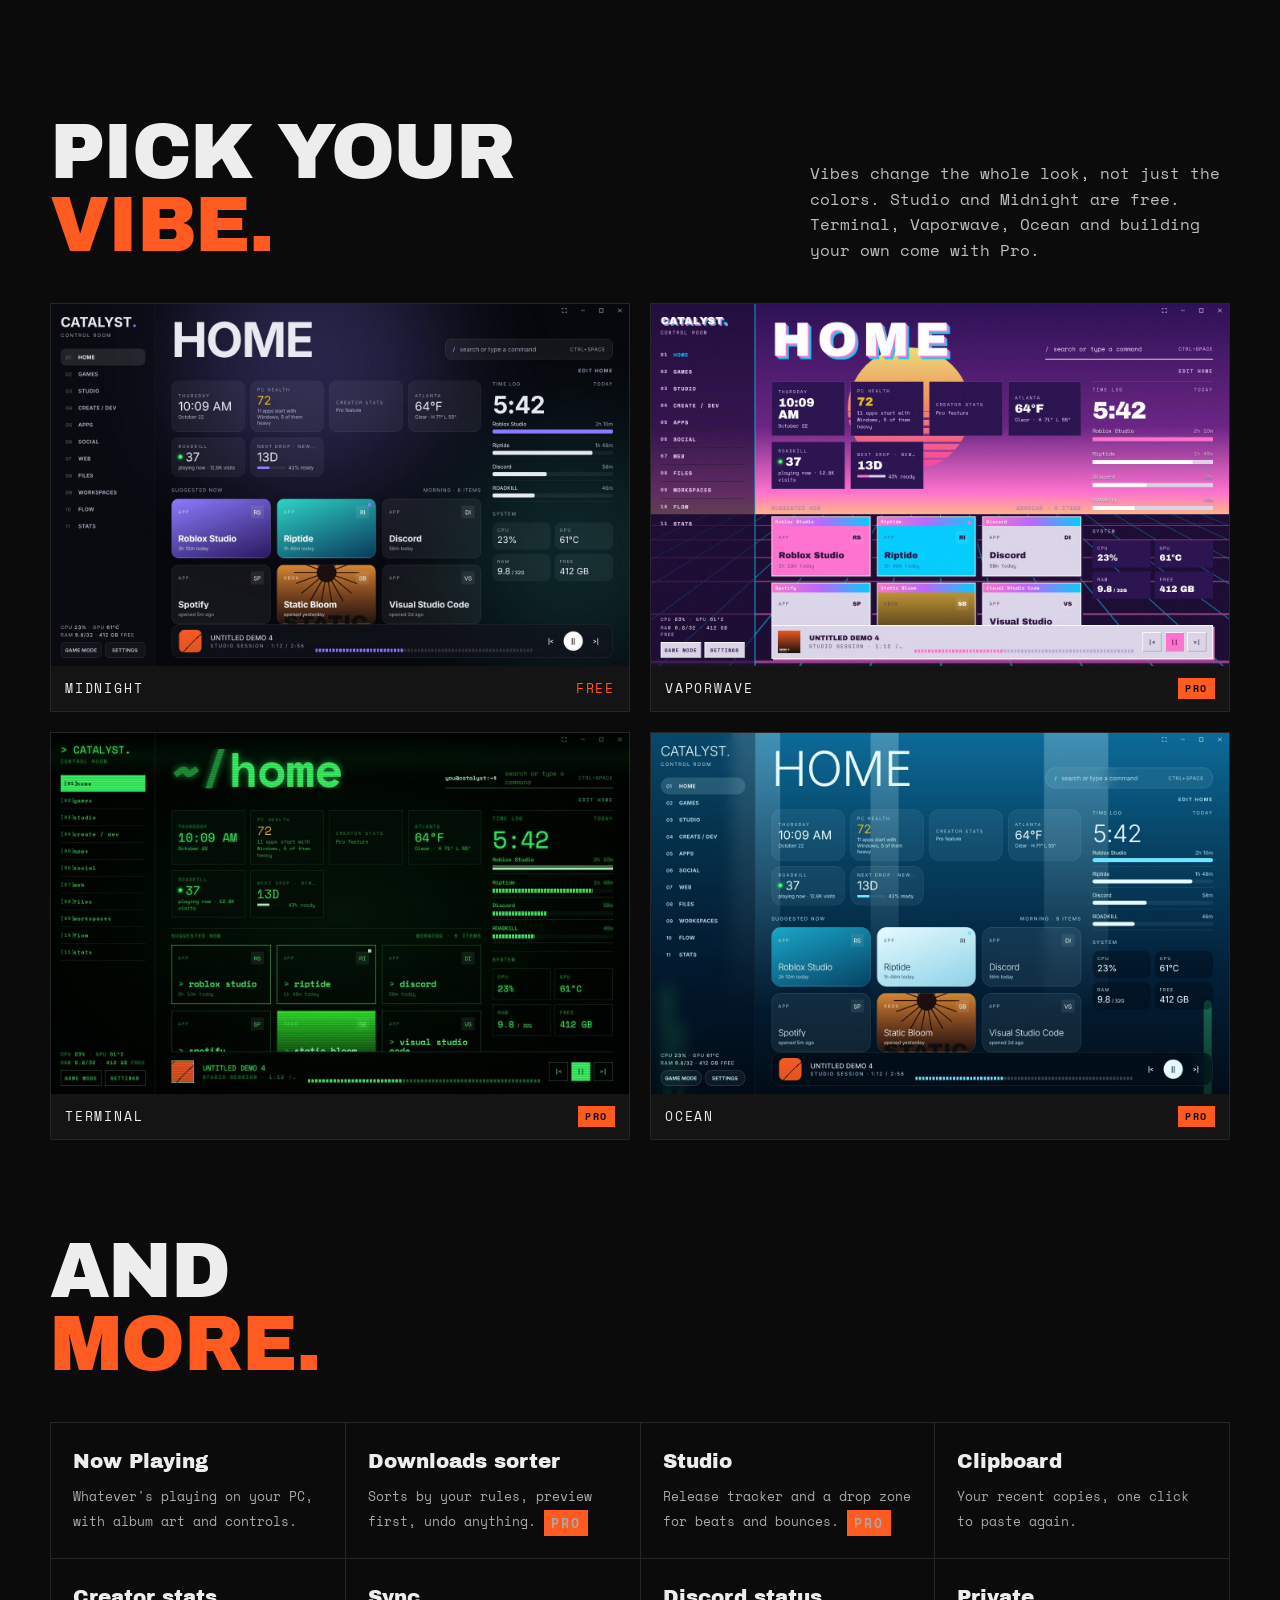
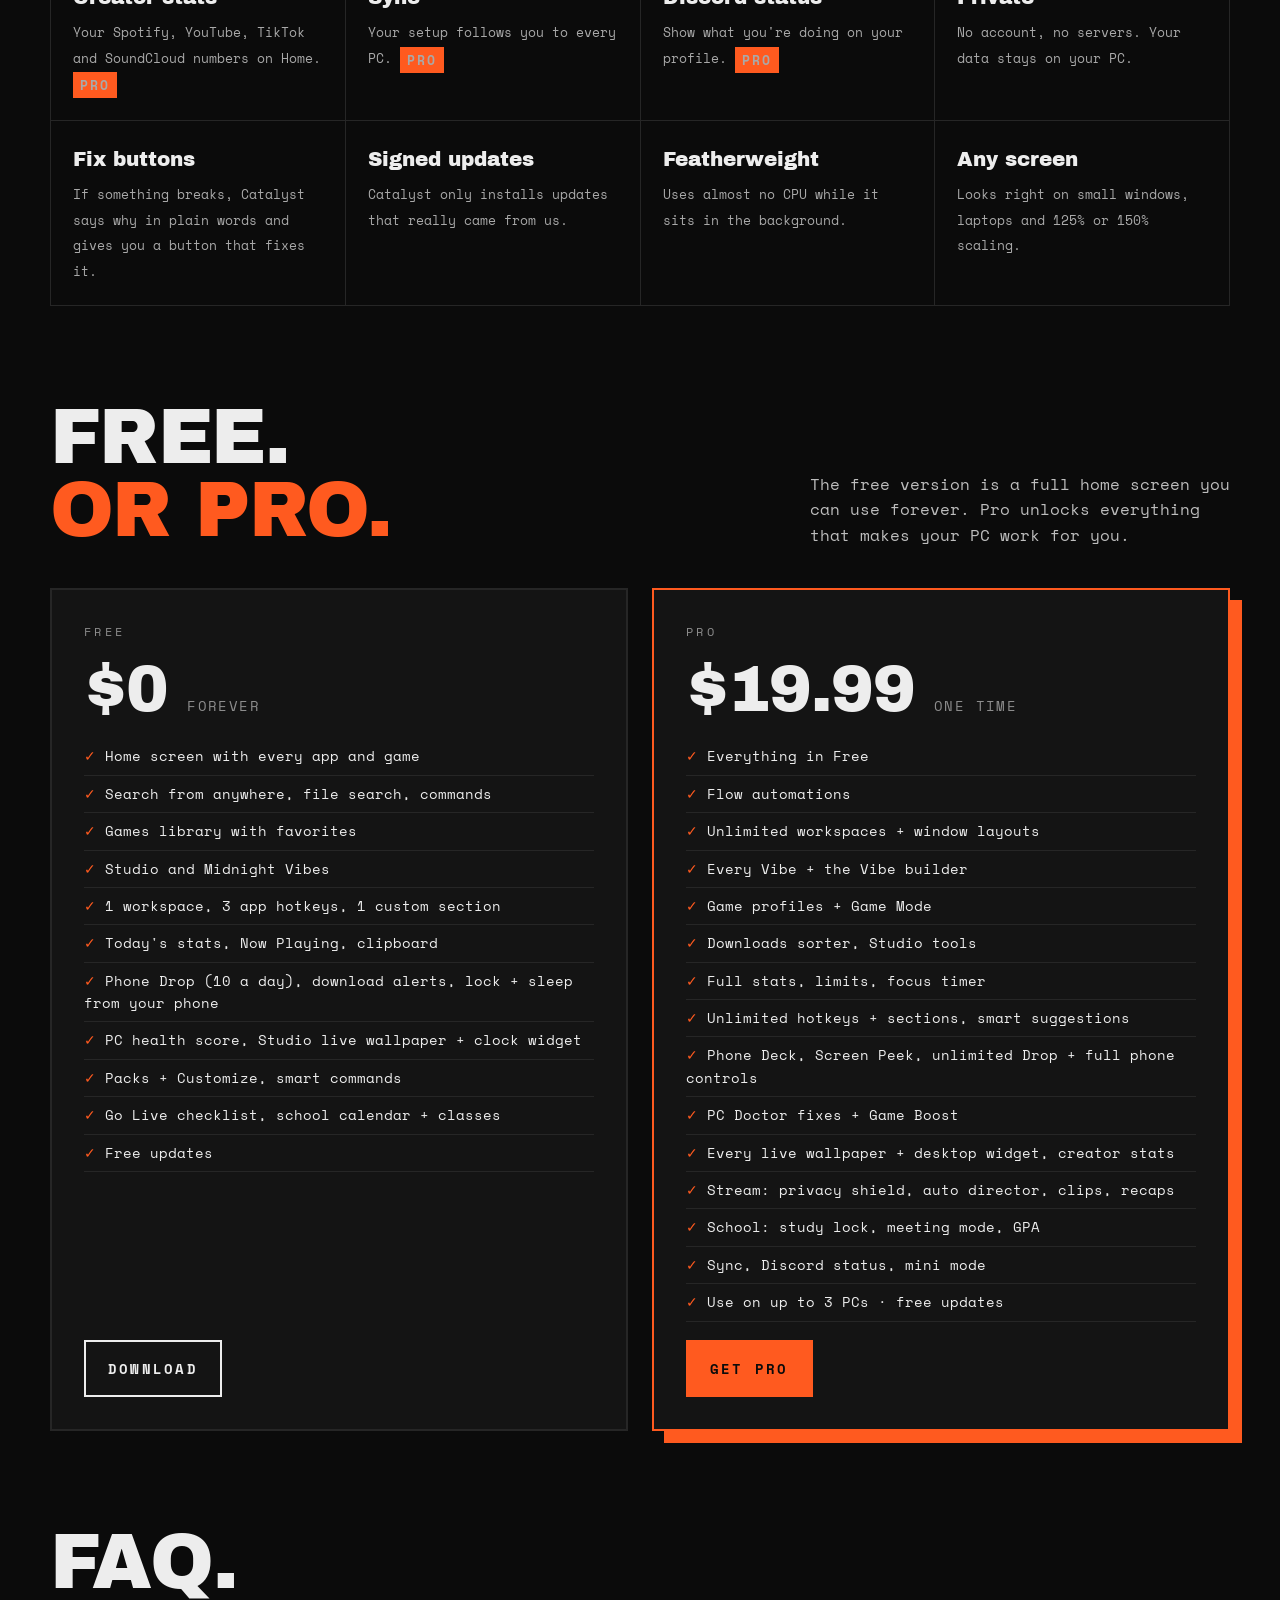
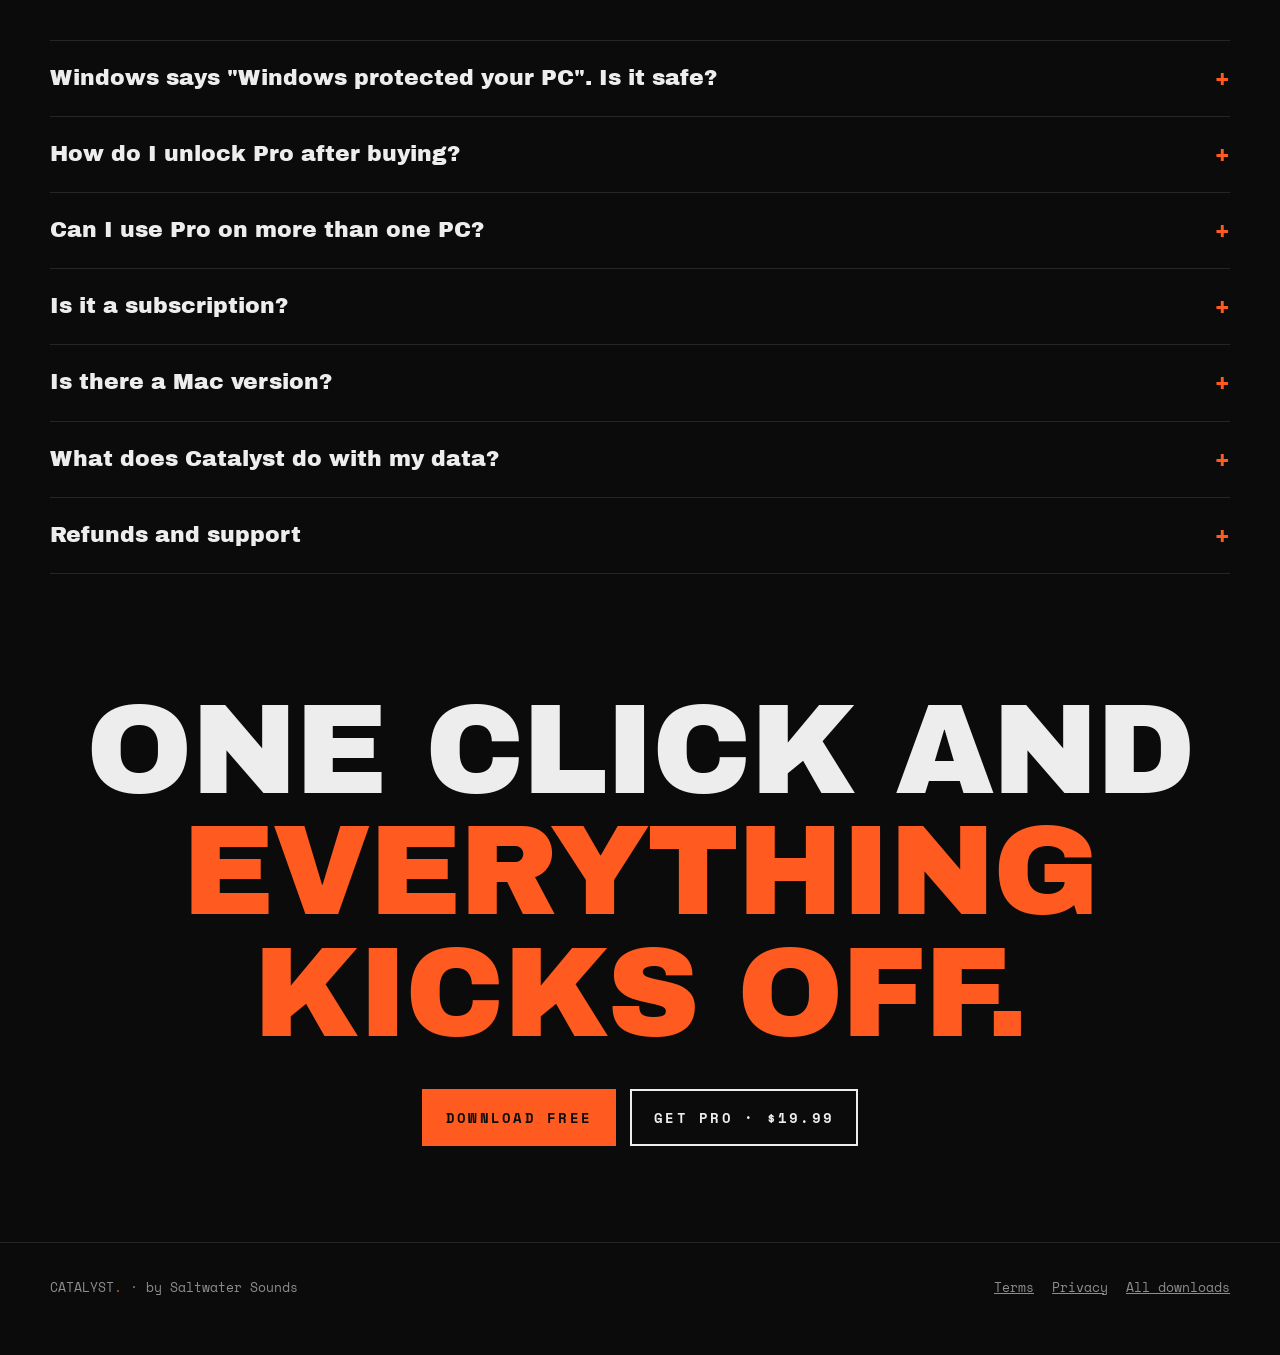
==== commit 792afd0f: "Site for 0.7: Beat sync is optional, smarter setup, fix buttons, signed updates, privacy page lists " ====
--- a/index.html
+++ b/index.html
@@ -144,7 +144,7 @@
       <a class="btn acc" href="https://github.com/SaltwaterSoundsOfficial/catalyst-app/releases/latest/download/Catalyst-Setup.exe">DOWNLOAD FOR WINDOWS</a>
       <a class="btn ghost" href="#pricing">GET PRO · $19.99</a>
     </div>
-    <div class="meta">Windows 10 and 11 · <a href="https://github.com/SaltwaterSoundsOfficial/catalyst-app/releases/latest/download/Catalyst.exe">Portable version</a> · <a href="#mac">Mac beta</a></div>
+    <div class="meta">Windows 10 and 11 · <a href="https://github.com/SaltwaterSoundsOfficial/catalyst-app/releases/latest/download/Catalyst.exe">Portable version</a> · <a href="#mac">Mac beta</a> · <a href="https://github.com/SaltwaterSoundsOfficial/catalyst-app/releases/latest">What’s new in 0.7 ›</a></div>
   </div>
   <div class="phone">
     <video id="trailer" src="media/trailer.mp4" poster="media/poster.jpg" autoplay muted loop playsinline preload="metadata"></video>
@@ -163,7 +163,7 @@
   <div class="feat">
     <div><div class="k">01 · HOME</div><h3>Everything,<br>found for you.</h3>
       <p>Catalyst scans your PC and sorts every app and game into sections on its own: Steam, Epic, Xbox, Roblox, the Start menu, all of it.</p>
-      <ul><li>Suggests what you usually open at this time of day</li><li>Pin anything, rename it, give it a hotkey</li><li>Pick your packs (Gaming, Music, Streaming, School, Video, Code, Design) and only those tabs show</li><li>Move, hide, rename or reorder any tab</li></ul></div>
+      <ul><li>A two-minute setup: tell it what your PC is for and it builds itself around you</li><li>Suggests what you usually open at this time of day</li><li>Pin anything, rename it, give it a hotkey</li><li>Pick your packs (Gaming, Music, Streaming, School, Video, Code, Design) and only those tabs show</li><li>Move, hide, rename or reorder any tab</li></ul></div>
     <div class="shot"><img src="shots/home.jpg" alt="Catalyst home screen with tiles, stats and Now Playing" loading="lazy"></div>
   </div>
 
@@ -226,7 +226,7 @@
   <div class="feat">
     <div><div class="k">10 · LIVE WALLPAPER <span class="tag">BETA</span></div><h3>Your whole desktop,<br>in your Vibe.</h3>
       <p>A moving wallpaper behind your icons that matches your Vibe and pauses itself when you play.</p>
-      <ul><li>Studio is free, every other style is Pro <span class="tag">PRO</span></li><li>Pulses to whatever you're playing <span class="tag">PRO</span></li><li>Desktop widgets: clock, now playing, PC health, creator stats and more</li></ul></div>
+      <ul><li>Studio is free, every other style is Pro <span class="tag">PRO</span></li><li>Can move to your music if you turn on Beat sync (off by default) <span class="tag">PRO</span></li><li>Desktop widgets: clock, now playing, PC health, creator stats and more</li></ul></div>
     <div class="shot"><img src="shots/wallpaper.jpg" alt="Vaporwave live wallpaper with desktop widgets" loading="lazy"></div>
   </div>
 </div></section>
@@ -252,6 +252,10 @@
     <div><b>Sync</b><span>Your setup follows you to every PC. <span class="tag">PRO</span></span></div>
     <div><b>Discord status</b><span>Show what you're doing on your profile. <span class="tag">PRO</span></span></div>
     <div><b>Private</b><span>No account, no servers. Your data stays on your PC.</span></div>
+    <div><b>Fix buttons</b><span>If something breaks, Catalyst says why in plain words and gives you a button that fixes it.</span></div>
+    <div><b>Signed updates</b><span>Catalyst only installs updates that really came from us.</span></div>
+    <div><b>Featherweight</b><span>Uses almost no CPU while it sits in the background.</span></div>
+    <div><b>Any screen</b><span>Looks right on small windows, laptops and 125% or 150% scaling.</span></div>
   </div>
 </div></section>
 
@@ -273,7 +277,7 @@
 
 <section id="faq" style="padding-top:0"><div class="wrap">
   <div class="head"><h2>FAQ.</h2></div>
-  <details><summary>Windows says "Windows protected your PC". Is it safe?</summary><p>Yes. That message shows for new apps from small developers that aren't code-signed yet. Click <b>More info</b>, then <b>Run anyway</b>. Catalyst runs only on your PC and doesn't need an account.</p></details>
+  <details><summary>Windows says "Windows protected your PC". Is it safe?</summary><p>Yes. That message shows for new apps from small developers that aren't code-signed yet. Click <b>More info</b>, then <b>Run anyway</b>. Catalyst runs only on your PC and doesn't need an account. Every update is signed, so Catalyst only installs updates that really came from us.</p></details>
   <details><summary>How do I unlock Pro after buying?</summary><p>After you pay, you land on a page with your key (it starts with <code>CAT1-</code>). In Catalyst, go to <b>Settings › Get Pro › Enter key</b>, paste it and press <b>Unlock</b>. Bookmark the key page to see your key again later.</p></details>
   <details><summary>Can I use Pro on more than one PC?</summary><p>Yes, one key works on up to 3 PCs. To move it, go to <b>Settings › Pro › Remove key</b> on the old PC first.</p></details>
   <details><summary>Is it a subscription?</summary><p>No. Pro is a one-time purchase, and updates are free.</p></details>
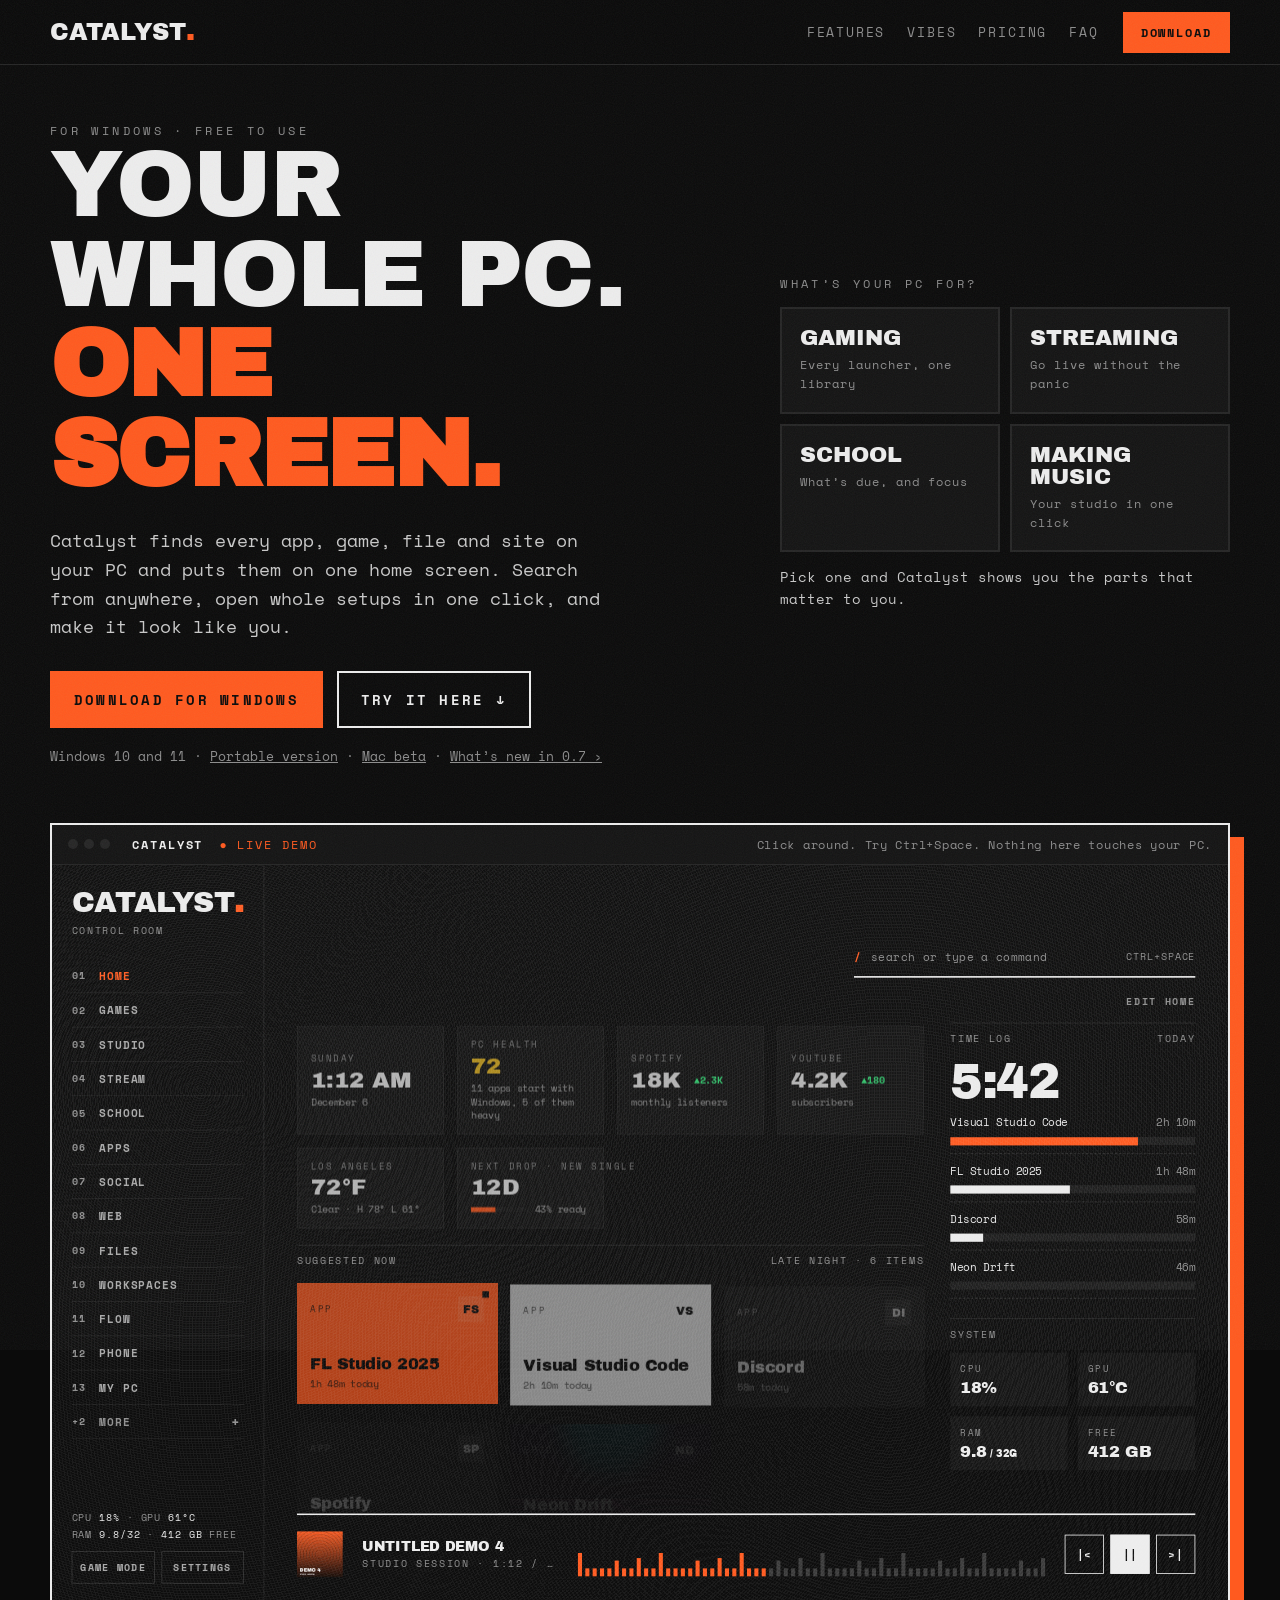
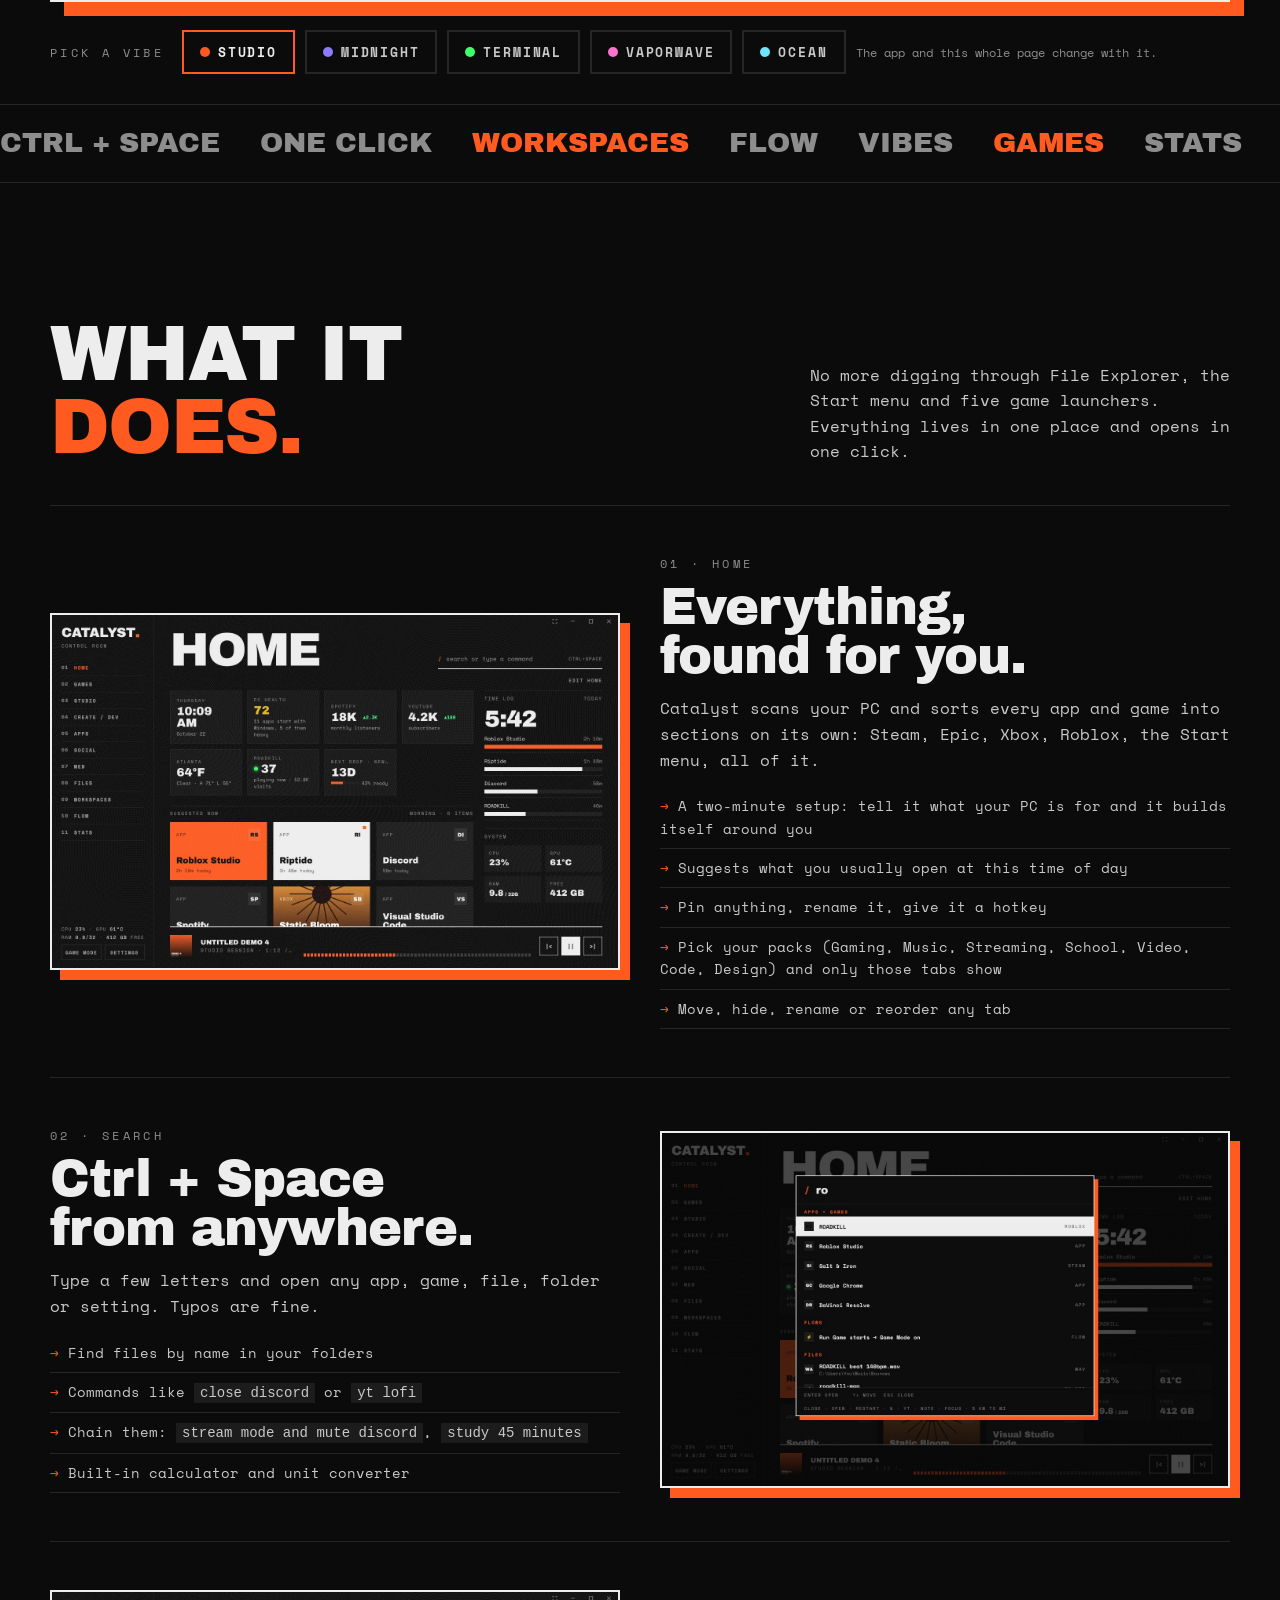
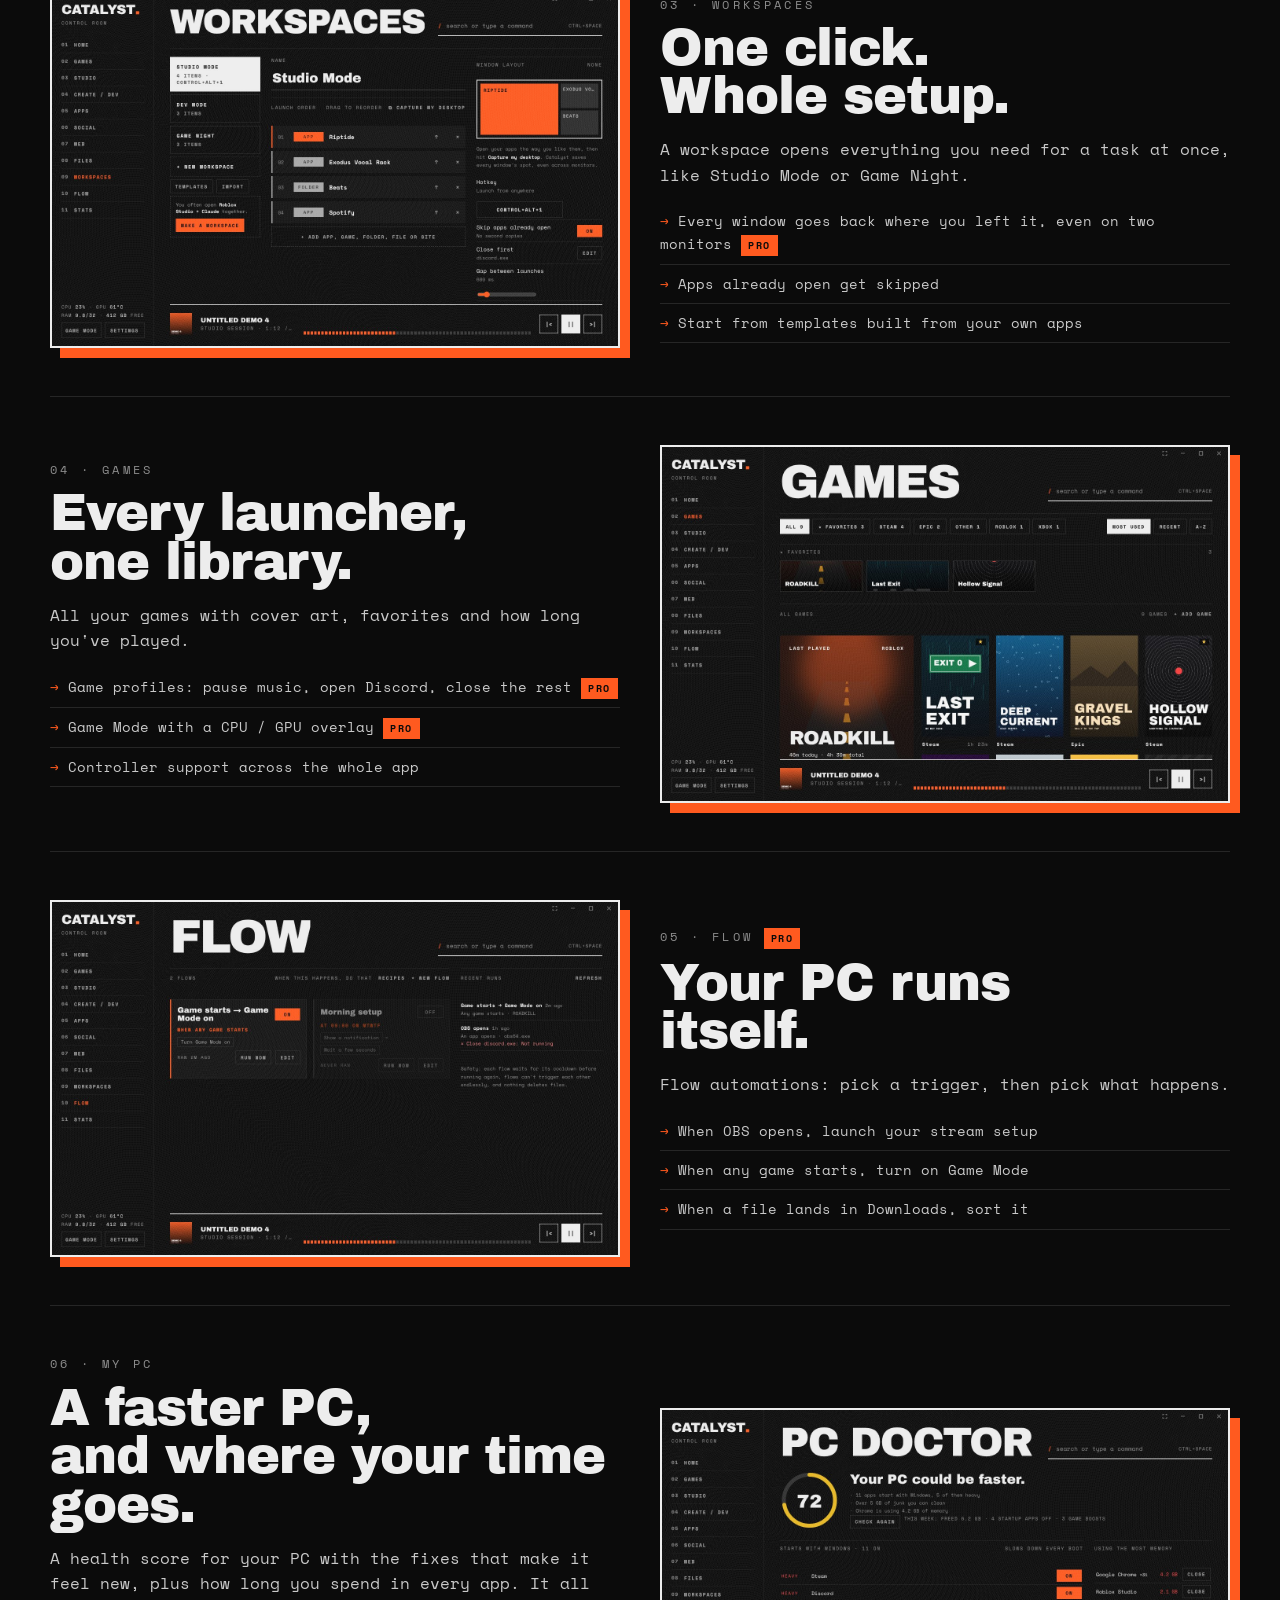
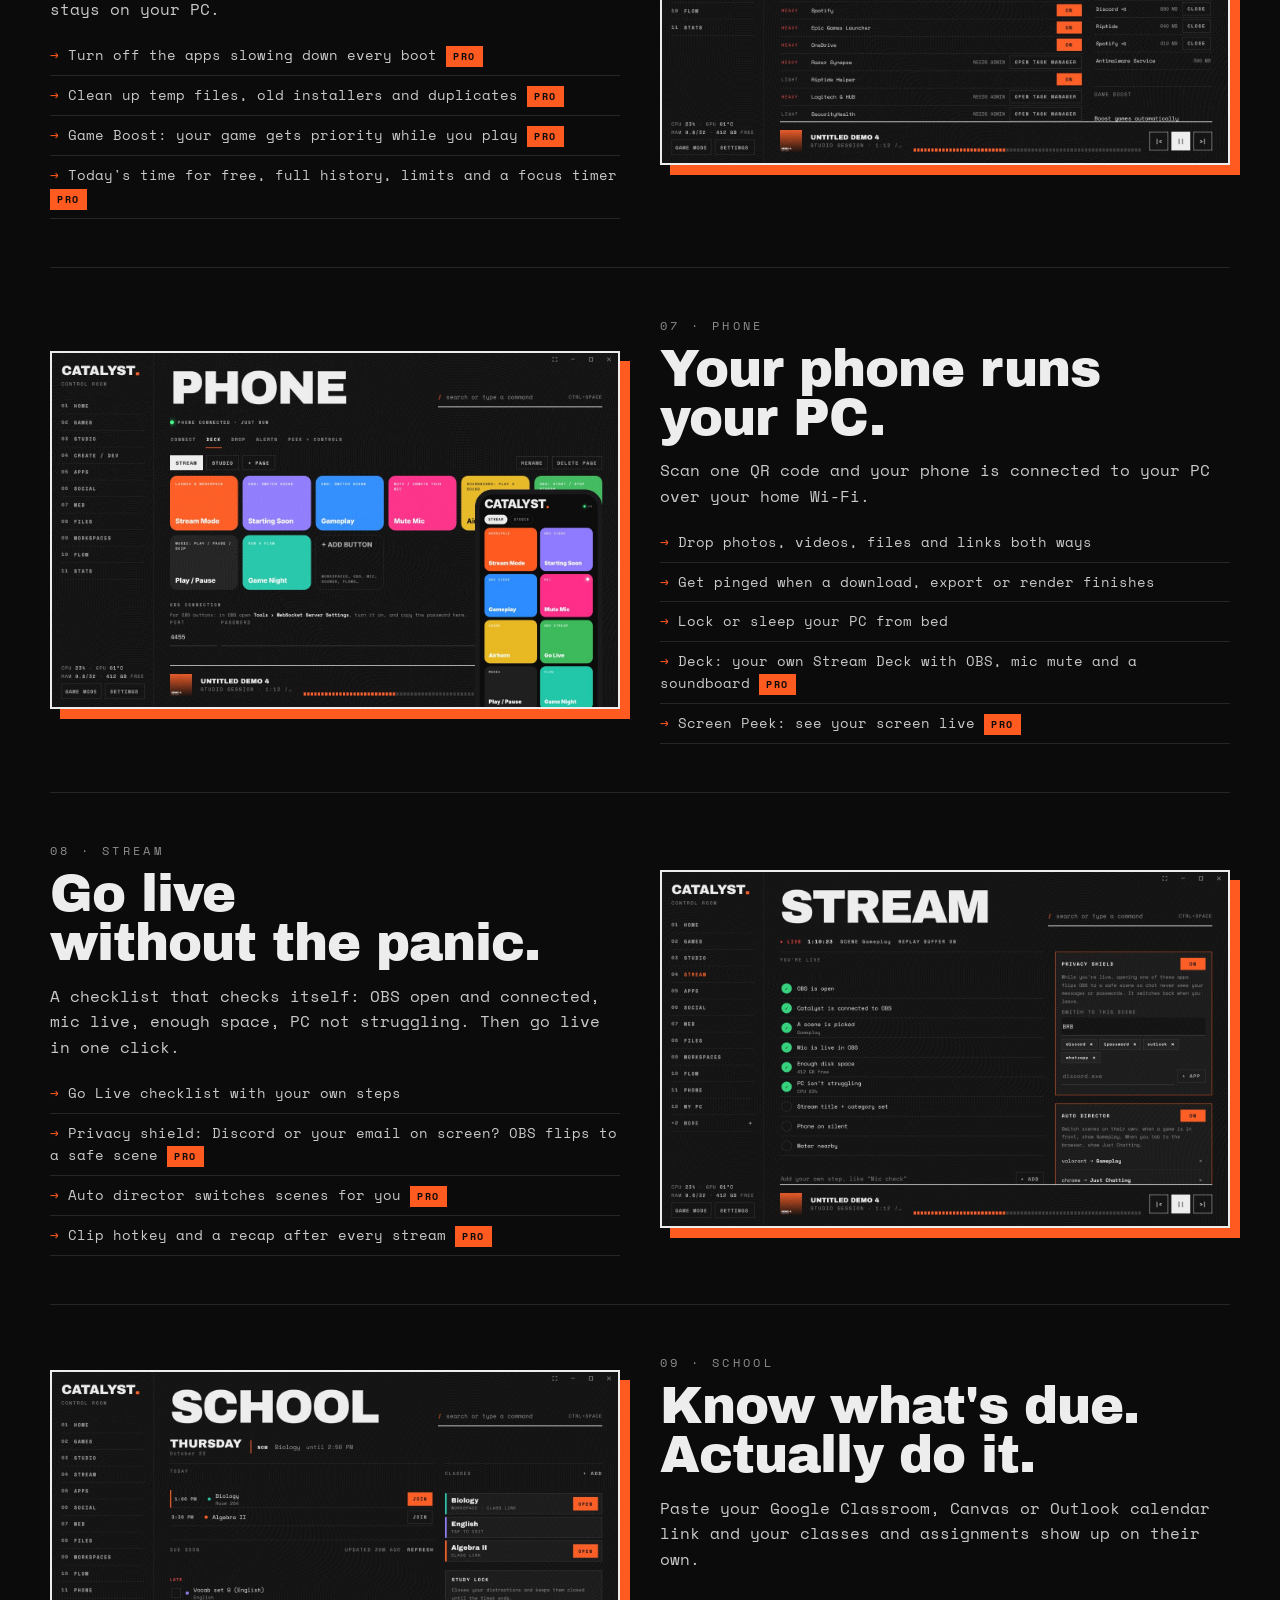
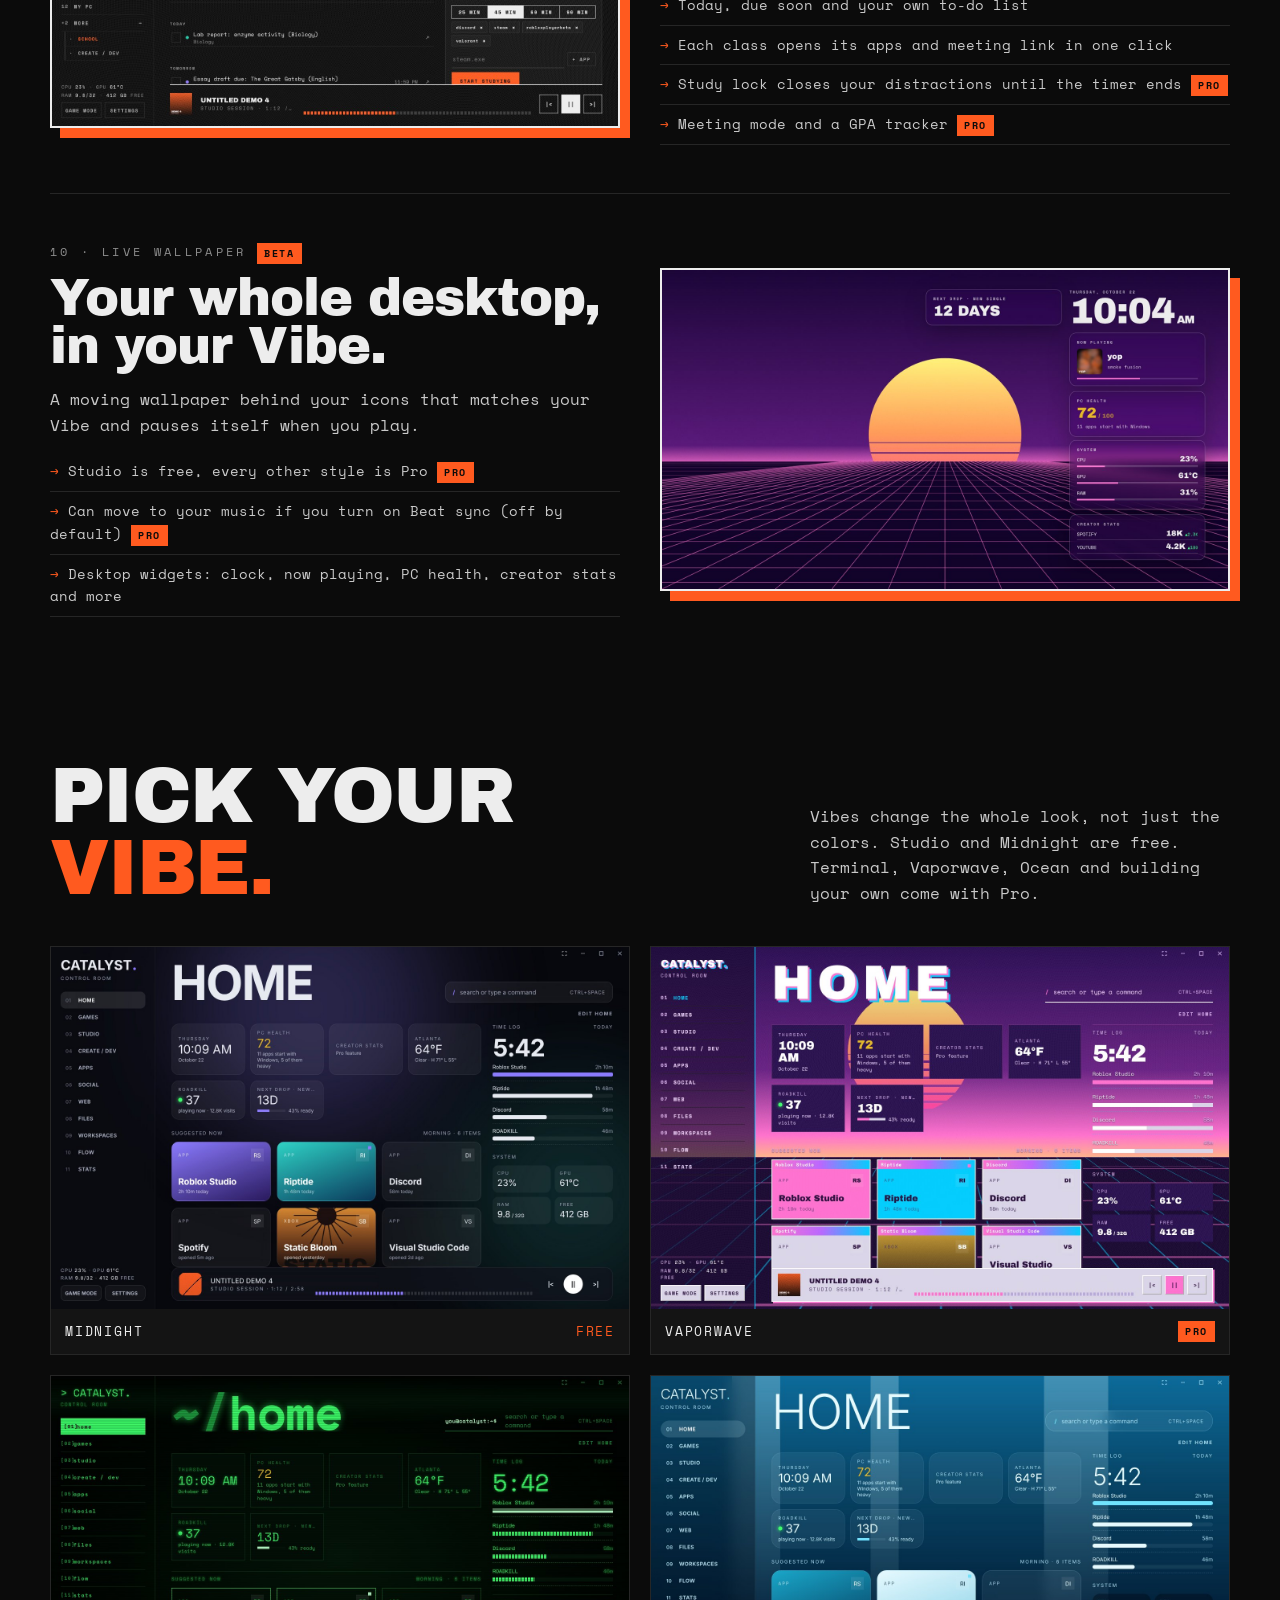
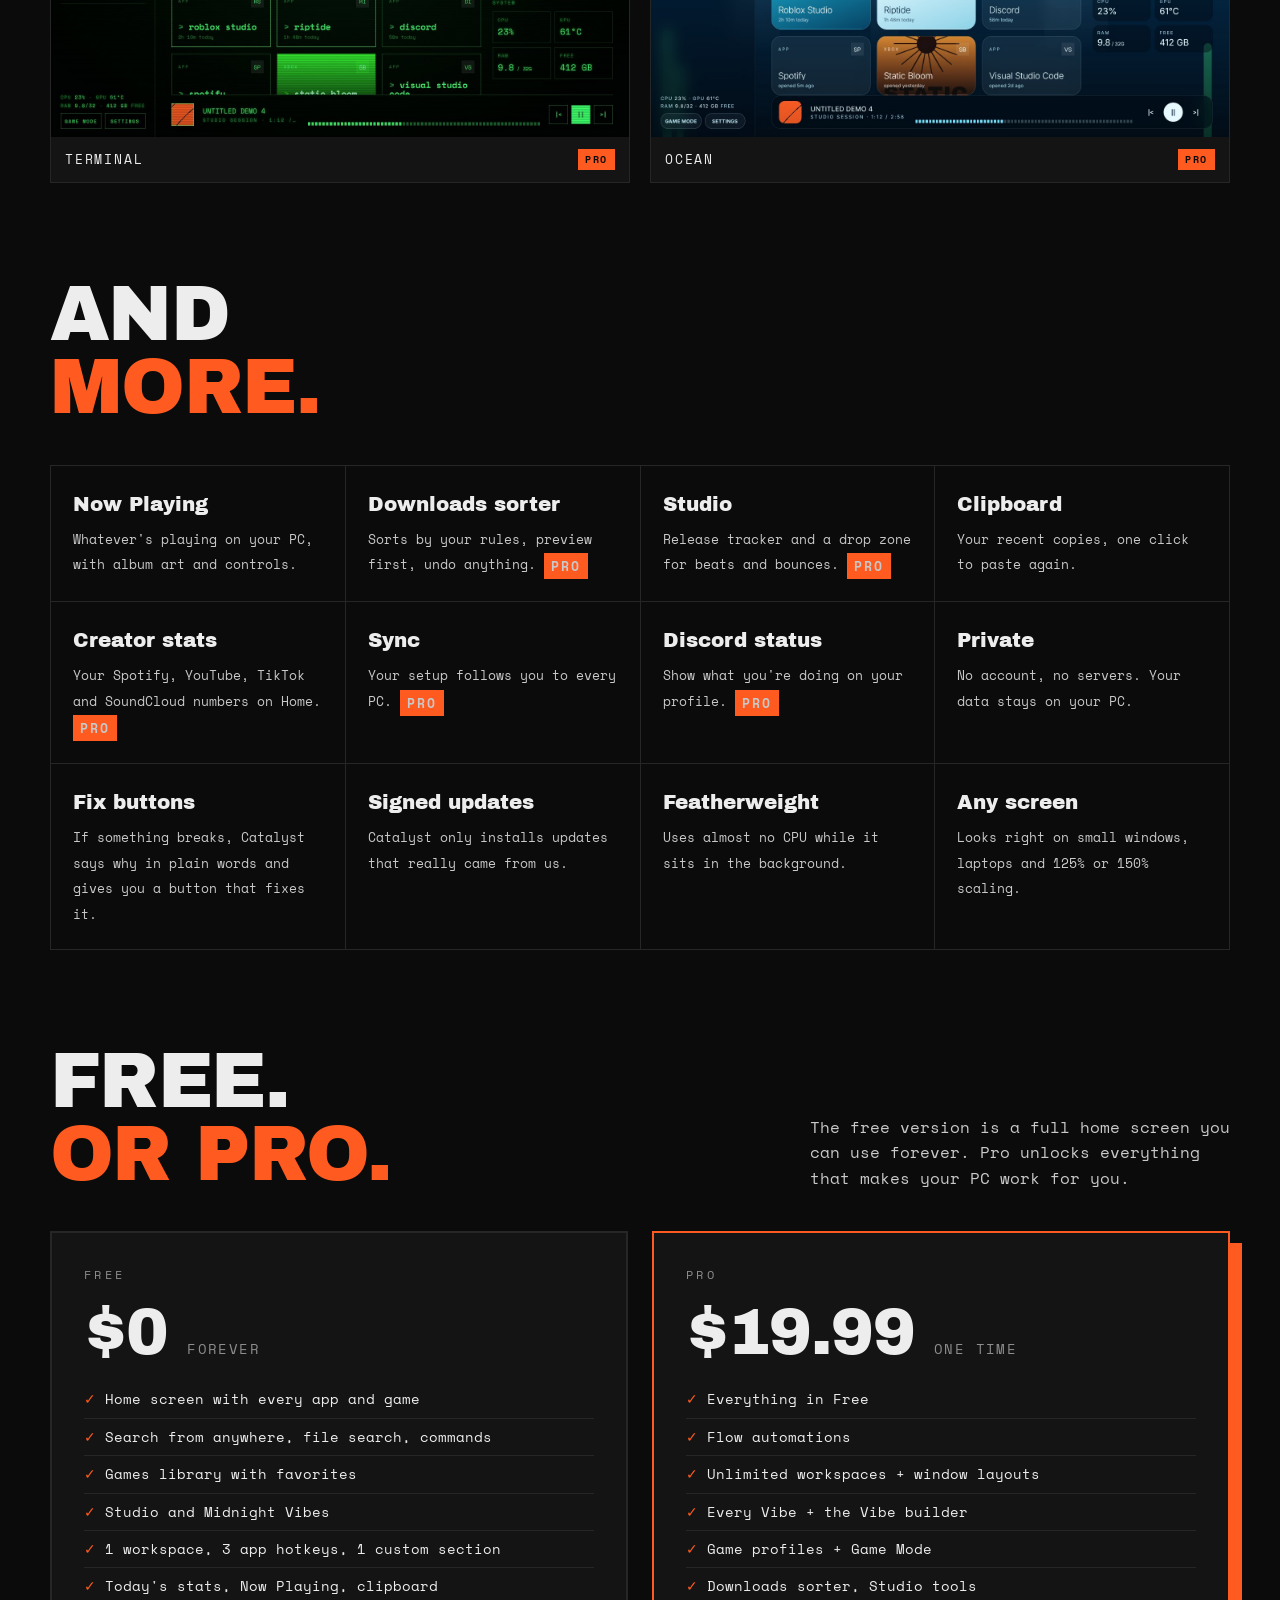
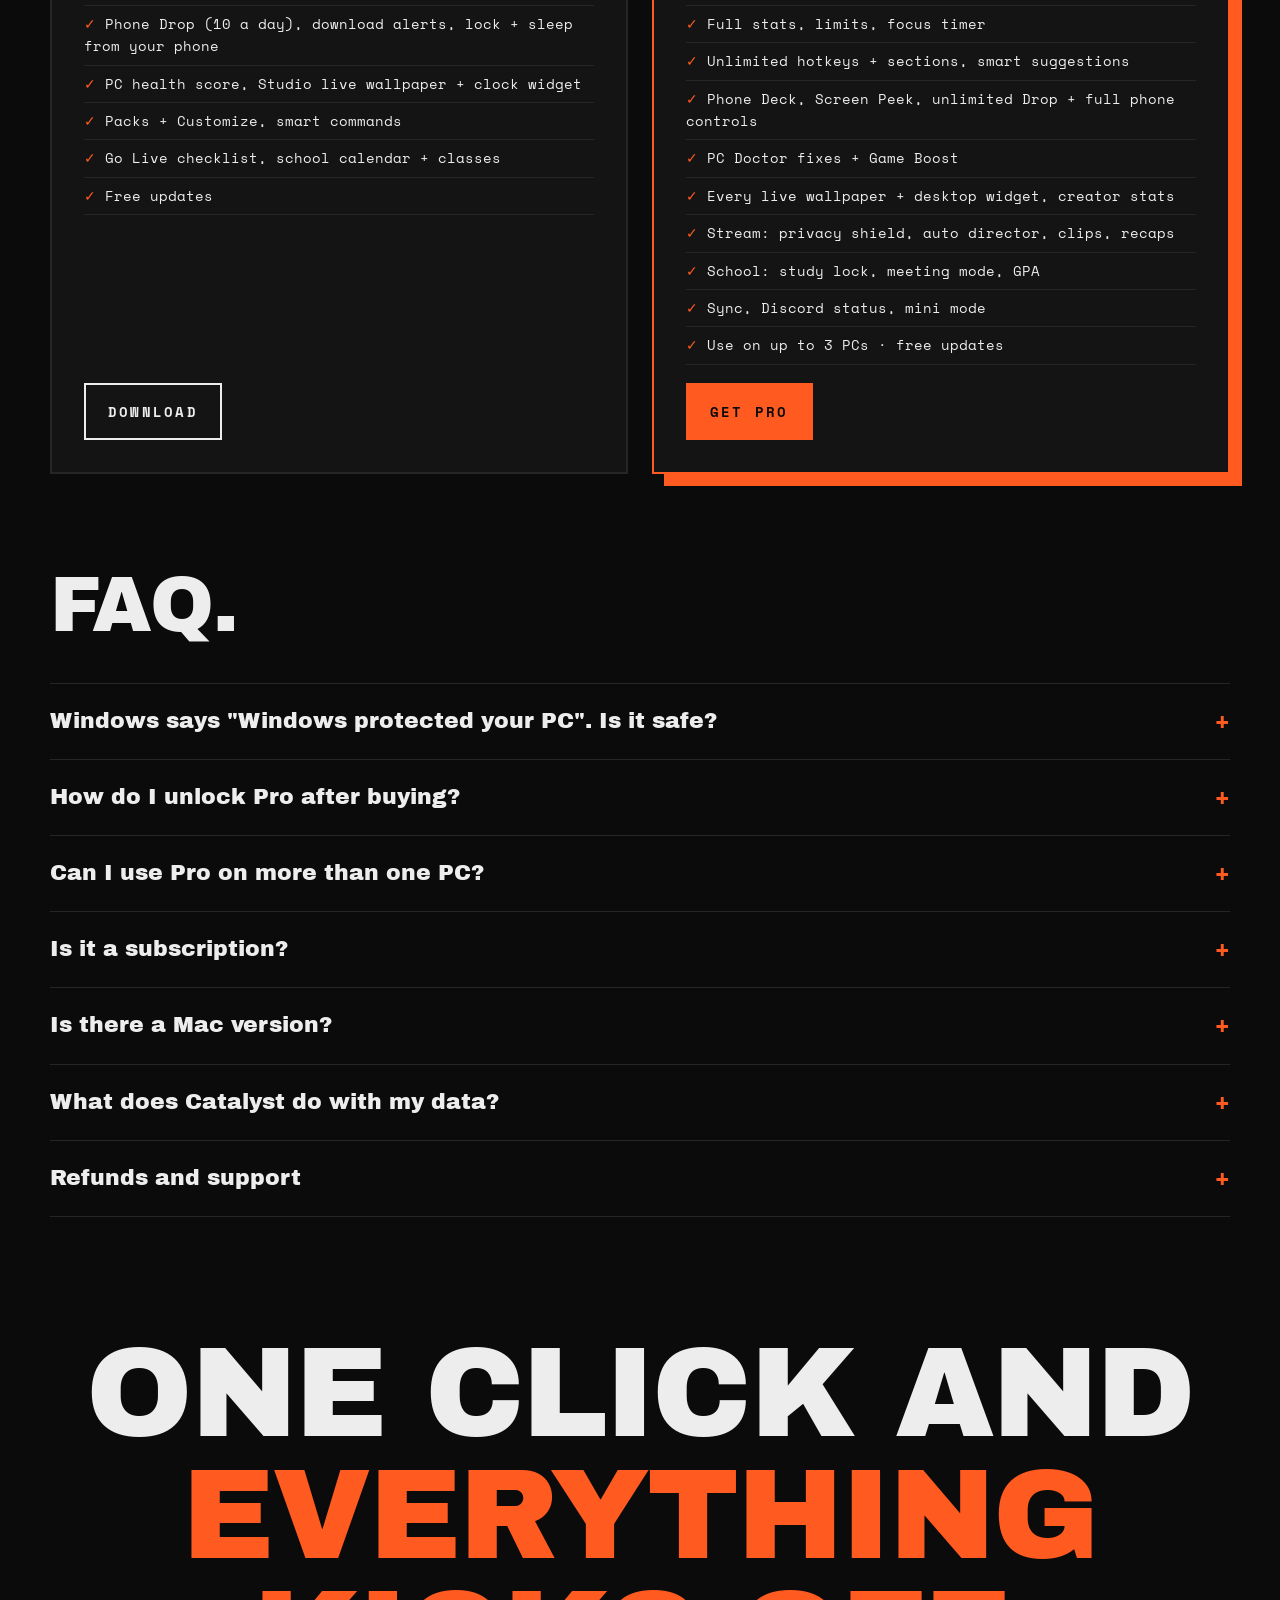
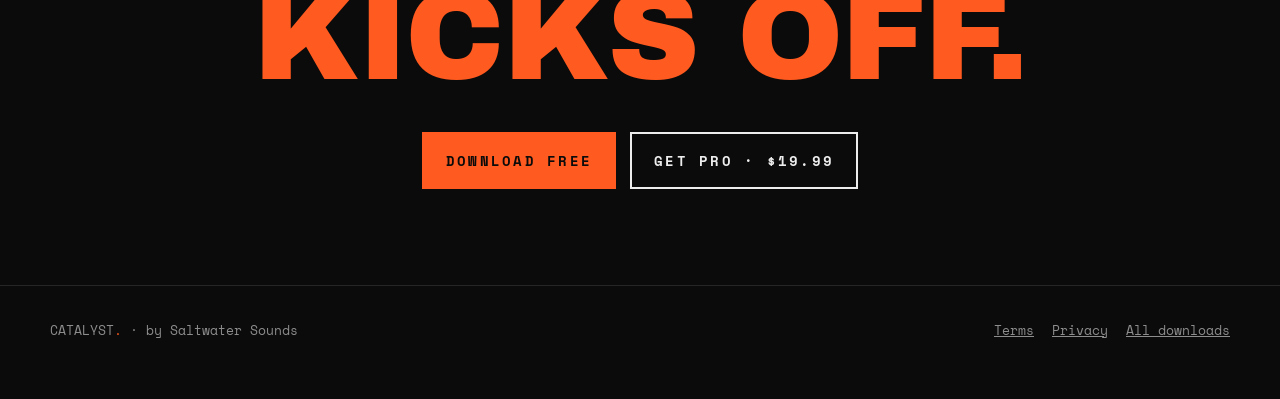
==== commit 1bc5e225: "Site: playable Catalyst in the hero, Vibe switcher re-skins the whole page, What's your PC for? pick" ====
--- a/index.html
+++ b/index.html
@@ -13,41 +13,41 @@
 @font-face { font-family: 'AB'; src: url('media/ArchivoBlack-Regular.ttf'); font-display: swap; }
 @font-face { font-family: 'SM'; src: url('media/SpaceMono-Regular.ttf'); font-display: swap; }
 @font-face { font-family: 'SM'; src: url('media/SpaceMono-Bold.ttf'); font-weight: 700; font-display: swap; }
-:root { --bg: #0b0b0b; --bg2: #141414; --bg3: #1c1c1c; --fg: #ededed; --mute: #8d8d8d; --line: #262626; --acc: #ff5a1f; }
+:root { --bg: #0b0b0b; --bg2: #141414; --bg3: #1c1c1c; --fg: #ededed; --fg2: #c9c9c9; --mute: #8d8d8d; --line: #262626; --acc: #ff5a1f; --on-acc: #0b0b0b; --nav: rgba(11,11,11,.85); --head: 'AB', 'Arial Black', sans-serif; --r: 0px; }
 * { box-sizing: border-box; }
 html { scroll-behavior: smooth; }
-body { margin: 0; background: var(--bg); color: var(--fg); font: 16px/1.6 'SM', ui-monospace, Consolas, monospace; overflow-x: hidden; }
+body { margin: 0; background: var(--bg); transition: background .4s, color .4s; color: var(--fg); font: 16px/1.6 'SM', ui-monospace, Consolas, monospace; overflow-x: hidden; }
 body::before { content: ''; position: fixed; inset: -50%; z-index: 100; pointer-events: none; opacity: .06; background-image: url("data:image/svg+xml,%3Csvg xmlns='http://www.w3.org/2000/svg' width='160' height='160'%3E%3Cfilter id='n'%3E%3CfeTurbulence type='fractalNoise' baseFrequency='.9' numOctaves='3'/%3E%3C/filter%3E%3Crect width='160' height='160' filter='url(%23n)'/%3E%3C/svg%3E"); animation: grain 1s steps(4) infinite; }
 @keyframes grain { 0% { transform: translate(0,0) } 25% { transform: translate(-3%,2%) } 50% { transform: translate(2%,-3%) } 75% { transform: translate(-2%,-1%) } }
 a { color: inherit; }
 .wrap { width: min(1180px, 100% - 32px); margin: 0 auto; }
-h1, h2, h3, .big { font-family: 'AB', 'Arial Black', sans-serif; font-weight: 400; letter-spacing: -.02em; line-height: .95; margin: 0; }
+h1, h2, h3, .big { font-family: var(--head); font-weight: 400; letter-spacing: -.02em; line-height: .95; margin: 0; }
 .k { font-size: 12px; letter-spacing: .28em; color: var(--mute); text-transform: uppercase; }
 .acc { color: var(--acc); }
 
 /* nav */
-nav { position: sticky; top: 0; z-index: 50; background: rgba(11,11,11,.85); backdrop-filter: blur(10px); border-bottom: 1px solid var(--line); }
+nav { position: sticky; top: 0; z-index: 50; background: var(--nav); backdrop-filter: blur(10px); border-bottom: 1px solid var(--line); }
 nav .wrap { display: flex; align-items: center; gap: 24px; height: 64px; }
-.logo { font-family: 'AB'; font-size: 24px; text-decoration: none; }
+.logo { font-family: var(--head); font-size: 24px; text-decoration: none; }
 .logo b { color: var(--acc); }
 nav .links { display: flex; gap: 22px; margin-left: auto; font-size: 13px; letter-spacing: .14em; }
 nav .links a { text-decoration: none; color: var(--mute); }
 nav .links a:hover { color: var(--fg); }
 
 /* buttons */
-.btn { display: inline-flex; align-items: center; gap: 10px; padding: 16px 22px; border: 2px solid var(--fg); background: var(--fg); color: var(--bg); font: 700 14px 'SM', monospace; letter-spacing: .16em; text-decoration: none; text-transform: uppercase; transition: transform .15s, box-shadow .15s; cursor: pointer; }
+.btn { border-radius: var(--r); display: inline-flex; align-items: center; gap: 10px; padding: 16px 22px; border: 2px solid var(--fg); background: var(--fg); color: var(--bg); font: 700 14px 'SM', monospace; letter-spacing: .16em; text-decoration: none; text-transform: uppercase; transition: transform .15s, box-shadow .15s; cursor: pointer; }
 .btn:hover, .btn:focus-visible { transform: translate(-3px,-3px); box-shadow: 6px 6px 0 var(--acc); }
-.btn.acc { background: var(--acc); border-color: var(--acc); color: #0b0b0b; }
+.btn.acc { background: var(--acc); border-color: var(--acc); color: var(--on-acc); }
 .btn.acc:hover { box-shadow: 6px 6px 0 var(--fg); }
 .btn.ghost { background: transparent; color: var(--fg); }
 .btn small { font-weight: 400; letter-spacing: .08em; opacity: .7; }
 
 /* hero */
-.hero { padding: 72px 0 40px; }
-.hero .wrap { display: grid; grid-template-columns: 1.25fr .75fr; gap: 56px; align-items: center; }
-.hero h1 { font-size: clamp(64px, 10vw, 150px); }
+.hero { padding: 56px 0 40px; }
+.hero-top { display: grid; grid-template-columns: 1.2fr .8fr; gap: 56px; align-items: center; }
+.hero h1 { font-size: clamp(56px, 7.4vw, 112px); }
 .hero h1 b { color: var(--acc); }
-.hero p.lead { font-size: 18px; max-width: 560px; color: #cfcfcf; margin: 26px 0 30px; }
+.hero p.lead { font-size: 18px; max-width: 560px; color: var(--fg2); margin: 26px 0 30px; }
 .hero .cta { display: flex; gap: 14px; flex-wrap: wrap; }
 .hero .meta { margin-top: 18px; font-size: 13px; color: var(--mute); }
 .phone { position: relative; justify-self: center; width: min(340px, 100%); aspect-ratio: 9/16; border: 2px solid var(--fg); box-shadow: 12px 12px 0 var(--acc); background: #000; }
@@ -56,7 +56,7 @@
 
 /* marquee */
 .marq { border-block: 1px solid var(--line); overflow: hidden; white-space: nowrap; padding: 16px 0; margin-top: 30px; }
-.marq div { display: inline-block; animation: marq 40s linear infinite; font-family: 'AB'; font-size: 28px; color: var(--mute); }
+.marq div { display: inline-block; animation: marq 40s linear infinite; font-family: var(--head); font-size: 28px; color: var(--mute); }
 .marq span { margin-right: 40px; } .marq span:nth-child(3n) { color: var(--acc); }
 @keyframes marq { to { transform: translateX(-50%); } }
 
@@ -64,17 +64,17 @@
 section { padding: 96px 0; }
 .head { display: flex; justify-content: space-between; align-items: end; gap: 20px; margin-bottom: 40px; flex-wrap: wrap; }
 .head h2 { font-size: clamp(44px, 6vw, 84px); }
-.head p { max-width: 420px; color: #bdbdbd; margin: 0; }
+.head p { max-width: 420px; color: var(--fg2); margin: 0; }
 .feat { display: grid; grid-template-columns: 1fr 1fr; gap: 40px; align-items: center; padding: 48px 0; border-top: 1px solid var(--line); }
 .feat:nth-of-type(even) .shot { order: -1; }
 .feat h3 { font-size: clamp(32px, 4vw, 52px); margin: 10px 0 16px; }
-.feat p { color: #c9c9c9; margin: 0 0 14px; }
-.feat ul { margin: 0; padding: 0; list-style: none; font-size: 14px; color: #bdbdbd; }
+.feat p { color: var(--fg2); margin: 0 0 14px; }
+.feat ul { margin: 0; padding: 0; list-style: none; font-size: 14px; color: var(--fg2); }
 .feat li { padding: 8px 0; border-bottom: 1px solid var(--line); }
 .feat li::before { content: '→ '; color: var(--acc); }
-.shot { border: 2px solid var(--fg); box-shadow: 10px 10px 0 var(--acc); background: #000; }
+.shot { overflow: hidden; border-radius: var(--r); border: 2px solid var(--fg); box-shadow: 10px 10px 0 var(--acc); background: #000; }
 .shot img { display: block; width: 100%; height: auto; }
-.tag { display: inline-block; font: 700 10px 'SM'; letter-spacing: .16em; padding: 3px 7px; background: var(--acc); color: #0b0b0b; vertical-align: middle; }
+.tag { display: inline-block; font: 700 10px 'SM'; letter-spacing: .16em; padding: 3px 7px; background: var(--acc); color: var(--on-acc); vertical-align: middle; }
 
 /* vibes */
 .vibes { display: grid; grid-template-columns: repeat(2, 1fr); gap: 20px; }
@@ -85,8 +85,8 @@
 /* also */
 .also { display: grid; grid-template-columns: repeat(4, 1fr); gap: 1px; background: var(--line); border: 1px solid var(--line); }
 .also div { background: var(--bg); padding: 22px; }
-.also b { display: block; font-family: 'AB'; font-weight: 400; font-size: 20px; margin-bottom: 6px; }
-.also span { font-size: 13px; color: #a9a9a9; }
+.also b { display: block; font-family: var(--head); font-weight: 400; font-size: 20px; margin-bottom: 6px; }
+.also span { font-size: 13px; color: var(--fg2); }
 
 /* pricing */
 .price { display: grid; grid-template-columns: 1fr 1fr; gap: 24px; }
@@ -102,10 +102,10 @@
 /* faq */
 details { border-top: 1px solid var(--line); padding: 20px 0; }
 details:last-of-type { border-bottom: 1px solid var(--line); }
-summary { cursor: pointer; font-family: 'AB'; font-size: 22px; list-style: none; display: flex; justify-content: space-between; gap: 20px; }
+summary { cursor: pointer; font-family: var(--head); font-size: 22px; list-style: none; display: flex; justify-content: space-between; gap: 20px; }
 summary::after { content: '+'; color: var(--acc); }
 details[open] summary::after { content: '–'; }
-details p { color: #c4c4c4; margin: 12px 0 0; max-width: 820px; }
+details p { color: var(--fg2); margin: 12px 0 0; max-width: 820px; }
 code { background: var(--bg3); padding: 2px 6px; }
 
 /* final cta + footer */
@@ -118,12 +118,69 @@
 
 @media (max-width: 860px) {
   nav .links { display: none; }
-  .hero .wrap, .feat, .price { grid-template-columns: 1fr; }
+  .hero-top, .feat, .price { grid-template-columns: 1fr; }
+  .demo-wrap { display: none; }
+  .demo-mobile { display: block; }
   .feat:nth-of-type(even) .shot { order: 0; }
   .vibes { grid-template-columns: 1fr; }
   .also { grid-template-columns: 1fr 1fr; }
   section { padding: 64px 0; }
 }
+/* who's it for */
+.who .k { margin-bottom: 14px; }
+.who-grid { display: grid; grid-template-columns: 1fr 1fr; gap: 10px; }
+.who button { all: unset; box-sizing: border-box; cursor: pointer; padding: 18px; border: 2px solid var(--line); border-radius: var(--r); background: var(--bg2); display: flex; flex-direction: column; gap: 6px; transition: border-color .15s, transform .15s, background .15s; }
+.who button b { font-family: var(--head); font-weight: 400; font-size: 22px; line-height: 1; color: var(--fg); }
+.who button span { font-size: 12px; letter-spacing: .08em; color: var(--mute); }
+.who button:hover { transform: translate(-2px,-2px); border-color: var(--fg2); }
+.who button.on { border-color: var(--acc); background: color-mix(in srgb, var(--acc) 12%, var(--bg2)); }
+.who button.on b { color: var(--acc); }
+.who-say { margin-top: 14px; min-height: 48px; font-size: 14px; color: var(--fg2); }
+/* live demo */
+.demo-wrap { margin-top: 56px; }
+#try { display: block; scroll-margin-top: 80px; }
+.demo-win { border: 2px solid var(--fg); border-radius: var(--r); box-shadow: 14px 14px 0 var(--acc); background: #000; overflow: hidden; transition: box-shadow .4s, border-color .4s; }
+.demo-bar { display: flex; align-items: center; gap: 16px; padding: 10px 16px; background: var(--bg2); border-bottom: 1px solid var(--line); font-size: 12px; letter-spacing: .16em; color: var(--mute); }
+.demo-bar i { width: 10px; height: 10px; border-radius: 50%; background: var(--line); display: inline-block; margin-right: 6px; }
+.demo-bar b { color: var(--fg); font-weight: 700; }
+.demo-bar .live { color: var(--acc); }
+.demo-bar .hint { margin-left: auto; letter-spacing: .06em; }
+.demo-frame { position: relative; width: 100%; height: 600px; overflow: hidden; }
+.demo-frame iframe { position: absolute; left: 0; top: 0; width: 1440px; height: 900px; border: 0; transform-origin: 0 0; }
+.demo-load { position: absolute; inset: 0; display: grid; place-items: center; color: var(--mute); font-size: 13px; letter-spacing: .2em; pointer-events: none; }
+.vibe-row { display: flex; align-items: center; gap: 10px; flex-wrap: wrap; margin-top: 28px; }
+.vibe-row .k { margin-right: 8px; }
+.vibe-row button { all: unset; cursor: pointer; padding: 10px 16px; border: 2px solid var(--line); border-radius: var(--r); font: 700 13px 'SM', monospace; letter-spacing: .14em; color: var(--fg2); transition: border-color .15s, color .15s; }
+.vibe-row button i { display: inline-block; width: 10px; height: 10px; border-radius: 50%; margin-right: 8px; vertical-align: 0; }
+.vibe-row button.on { border-color: var(--acc); color: var(--fg); }
+.vibe-row .note { font-size: 12px; color: var(--mute); }
+.demo-mobile { display: none; margin-top: 40px; }
+.demo-mobile .phone { margin: 0 auto 16px; }
+.demo-mobile p { text-align: center; font-size: 13px; color: var(--mute); }
+
+/* the whole site wears the Vibe you pick */
+html[data-vibe="midnight"] { --bg: #07080d; --bg2: rgba(255,255,255,.05); --bg3: rgba(255,255,255,.07); --fg: #e8eaf2; --fg2: #b4b9cb; --mute: #9aa0b4; --line: rgba(255,255,255,.1); --acc: #8b7bff; --on-acc: #07080d; --nav: rgba(7,8,13,.7); --head: 'Segoe UI Variable Display', 'Segoe UI', system-ui, sans-serif; --r: 16px; }
+html[data-vibe="midnight"] body { background: radial-gradient(1200px 700px at 20% -10%, rgba(91,75,209,.45), transparent 60%), radial-gradient(900px 600px at 100% 30%, rgba(139,123,255,.18), transparent 60%), #07080d; background-attachment: fixed; }
+html[data-vibe="midnight"] h1, html[data-vibe="midnight"] h2, html[data-vibe="midnight"] h3, html[data-vibe="midnight"] .big { font-weight: 700; letter-spacing: -.03em; }
+html[data-vibe="midnight"] .btn, html[data-vibe="midnight"] .tag { border-radius: 999px; }
+html[data-vibe="midnight"] .shot, html[data-vibe="midnight"] .demo-win, html[data-vibe="midnight"] .plan.pro { box-shadow: 0 30px 80px rgba(91,75,209,.35); border-color: rgba(255,255,255,.14); }
+html[data-vibe="terminal"] { --bg: #010402; --bg2: #041008; --bg3: #06160b; --fg: #3dff6a; --fg2: #2fd458; --mute: #1f9a3f; --line: #0f3d1c; --acc: #b6ffc6; --on-acc: #010402; --nav: rgba(1,4,2,.9); --head: 'SM', Consolas, monospace; }
+html[data-vibe="terminal"] body { text-shadow: 0 0 6px rgba(61,255,106,.35); }
+html[data-vibe="terminal"] body::after { content: ''; position: fixed; inset: 0; z-index: 99; pointer-events: none; background: repeating-linear-gradient(0deg, rgba(0,0,0,.18) 0 1px, transparent 1px 3px); }
+html[data-vibe="terminal"] h1 { letter-spacing: -.04em; }
+html[data-vibe="terminal"] .shot, html[data-vibe="terminal"] .demo-win, html[data-vibe="terminal"] .plan.pro { box-shadow: 0 0 30px rgba(61,255,106,.25); }
+html[data-vibe="vaporwave"] { --bg: #1b0b33; --bg2: #2a1250; --bg3: #35175f; --fg: #ffffff; --fg2: #f3d9ff; --mute: #e2b8f2; --line: rgba(255,113,206,.35); --acc: #ff71ce; --on-acc: #1b0b33; --nav: rgba(27,11,51,.8); }
+html[data-vibe="vaporwave"] body { background: linear-gradient(180deg, #1b0b33 0, #2b0f54 600px, #1b0b33 1400px); }
+html[data-vibe="vaporwave"] .hero { background: radial-gradient(420px 420px at 82% 18%, rgba(255,179,138,.55), rgba(255,113,206,.25) 45%, transparent 70%); }
+html[data-vibe="vaporwave"] h1 b, html[data-vibe="vaporwave"] h2 .acc { background: linear-gradient(90deg, #ff71ce, #01cdfe); -webkit-background-clip: text; background-clip: text; color: transparent; }
+html[data-vibe="vaporwave"] .shot, html[data-vibe="vaporwave"] .demo-win, html[data-vibe="vaporwave"] .plan.pro { box-shadow: 14px 14px 0 #01cdfe; }
+html[data-vibe="ocean"] { --bg: #03213a; --bg2: rgba(200,244,255,.07); --bg3: rgba(200,244,255,.09); --fg: #e6faff; --fg2: #bfe9f5; --mute: #a9dcec; --line: rgba(200,244,255,.16); --acc: #6fe3ff; --on-acc: #03213a; --nav: rgba(3,33,58,.75); --head: 'Segoe UI Variable Display', 'Segoe UI', system-ui, sans-serif; --r: 22px; }
+html[data-vibe="ocean"] body { background: linear-gradient(180deg, #0d6b9a 0, #064a73 500px, #03213a 1200px); }
+html[data-vibe="ocean"] h1, html[data-vibe="ocean"] h2, html[data-vibe="ocean"] h3, html[data-vibe="ocean"] .big { font-weight: 300; letter-spacing: -.02em; }
+html[data-vibe="ocean"] .btn, html[data-vibe="ocean"] .tag { border-radius: 999px; }
+html[data-vibe="ocean"] .shot, html[data-vibe="ocean"] .demo-win, html[data-vibe="ocean"] .plan.pro { box-shadow: 0 24px 70px rgba(0,0,0,.35); border-color: rgba(200,244,255,.3); }
+html[data-vibe="midnight"] .btn.acc:hover, html[data-vibe="ocean"] .btn.acc:hover { box-shadow: 0 10px 30px color-mix(in srgb, var(--acc) 45%, transparent); }
+
 @media (prefers-reduced-motion: reduce) { * { animation: none !important; transition: none !important; } }
 </style>
 </head>
@@ -136,19 +193,50 @@
 </div></nav>
 
 <header class="hero"><div class="wrap">
-  <div>
-    <div class="k">FOR WINDOWS · FREE TO USE</div>
-    <h1>YOUR WHOLE PC.<br><b>ONE SCREEN.</b></h1>
-    <p class="lead">Catalyst finds every app, game, file and site on your PC and puts them on one home screen. Search from anywhere, open whole setups in one click, and make it look like you.</p>
-    <div class="cta" id="download">
-      <a class="btn acc" href="https://github.com/SaltwaterSoundsOfficial/catalyst-app/releases/latest/download/Catalyst-Setup.exe">DOWNLOAD FOR WINDOWS</a>
-      <a class="btn ghost" href="#pricing">GET PRO · $19.99</a>
-    </div>
-    <div class="meta">Windows 10 and 11 · <a href="https://github.com/SaltwaterSoundsOfficial/catalyst-app/releases/latest/download/Catalyst.exe">Portable version</a> · <a href="#mac">Mac beta</a> · <a href="https://github.com/SaltwaterSoundsOfficial/catalyst-app/releases/latest">What’s new in 0.7 ›</a></div>
-  </div>
-  <div class="phone">
-    <video id="trailer" src="media/trailer.mp4" poster="media/poster.jpg" autoplay muted loop playsinline preload="metadata"></video>
-    <button type="button" id="snd" aria-label="Turn sound on">SOUND ON</button>
+  <div class="hero-top">
+    <div>
+      <div class="k">FOR WINDOWS · FREE TO USE</div>
+      <h1 id="h1">YOUR WHOLE PC.<br><b>ONE SCREEN.</b></h1>
+      <p class="lead" id="lead">Catalyst finds every app, game, file and site on your PC and puts them on one home screen. Search from anywhere, open whole setups in one click, and make it look like you.</p>
+      <div class="cta" id="download">
+        <a class="btn acc" href="https://github.com/SaltwaterSoundsOfficial/catalyst-app/releases/latest/download/Catalyst-Setup.exe">DOWNLOAD FOR WINDOWS</a>
+        <a class="btn ghost" href="#try">TRY IT HERE ↓</a>
+      </div>
+      <div class="meta">Windows 10 and 11 · <a href="https://github.com/SaltwaterSoundsOfficial/catalyst-app/releases/latest/download/Catalyst.exe">Portable version</a> · <a href="#mac">Mac beta</a> · <a href="https://github.com/SaltwaterSoundsOfficial/catalyst-app/releases/latest">What’s new in 0.7 ›</a></div>
+    </div>
+    <div class="who">
+      <div class="k">WHAT’S YOUR PC FOR?</div>
+      <div class="who-grid">
+        <button type="button" data-who="gaming"><b>GAMING</b><span>Every launcher, one library</span></button>
+        <button type="button" data-who="streaming"><b>STREAMING</b><span>Go live without the panic</span></button>
+        <button type="button" data-who="school"><b>SCHOOL</b><span>What’s due, and focus</span></button>
+        <button type="button" data-who="music"><b>MAKING MUSIC</b><span>Your studio in one click</span></button>
+      </div>
+      <div class="who-say" id="who-say">Pick one and Catalyst shows you the parts that matter to you.</div>
+    </div>
+  </div>
+
+  <span id="try"></span>
+  <div class="demo-wrap">
+    <div class="demo-win">
+      <div class="demo-bar"><span><i></i><i></i><i></i></span><b>CATALYST</b><span class="live">● LIVE DEMO</span><span class="hint">Click around. Try Ctrl+Space. Nothing here touches your PC.</span></div>
+      <div class="demo-frame" id="demo-frame"><div class="demo-load">LOADING CATALYST…</div><iframe id="demo" src="demo/index.html" title="Catalyst live demo: click around the real app" loading="lazy"></iframe></div>
+    </div>
+  </div>
+  <div class="demo-mobile">
+    <div class="phone">
+      <video id="trailer" src="media/trailer.mp4" poster="media/poster.jpg" autoplay muted loop playsinline preload="metadata"></video>
+      <button type="button" id="snd" aria-label="Turn sound on">SOUND ON</button>
+    </div>
+    <p>Open this page on a computer to click around a live Catalyst.</p>
+  </div>
+  <div class="vibe-row" id="vibes-pick"><span class="k">PICK A VIBE</span>
+    <button type="button" data-vibe="studio"><i style="background:#ff5a1f"></i>STUDIO</button>
+    <button type="button" data-vibe="midnight"><i style="background:#8b7bff"></i>MIDNIGHT</button>
+    <button type="button" data-vibe="terminal"><i style="background:#3dff6a"></i>TERMINAL</button>
+    <button type="button" data-vibe="vaporwave"><i style="background:#ff71ce"></i>VAPORWAVE</button>
+    <button type="button" data-vibe="ocean"><i style="background:#6fe3ff"></i>OCEAN</button>
+    <span class="note">The app and this whole page change with it.</span>
   </div>
 </div>
 <div class="marq" aria-hidden="true"><div>
@@ -298,8 +386,57 @@
 
 <script>
 (() => {
-  const v = document.getElementById('trailer'), b = document.getElementById('snd');
-  b.addEventListener('click', () => { v.muted = !v.muted; if (!v.muted) { v.currentTime = 0; v.play(); } b.textContent = v.muted ? 'SOUND ON' : 'SOUND OFF'; b.setAttribute('aria-label', v.muted ? 'Turn sound on' : 'Turn sound off'); });
+  const $ = (q) => document.querySelector(q); const $$ = (q) => [...document.querySelectorAll(q)];
+  // trailer (phones)
+  const v = $('#trailer'), snd = $('#snd');
+  if (v && snd) snd.addEventListener('click', () => { v.muted = !v.muted; if (!v.muted) { v.currentTime = 0; v.play(); } snd.textContent = v.muted ? 'SOUND ON' : 'SOUND OFF'; });
+
+  // live demo: the real Catalyst window (1440x900) scaled to fit
+  const frame = $('#demo-frame'), demo = $('#demo');
+  const fit = () => { if (!frame || !demo) return; const w = frame.clientWidth; const sc = Math.min(1, w / 1440); demo.style.transform = 'scale(' + sc + ')'; frame.style.height = Math.round(900 * sc) + 'px'; };
+  addEventListener('resize', fit); fit();
+  const send = (m) => { try { demo.contentWindow.postMessage(m, '*'); } catch (e) {} };
+
+  // Vibes: the whole page follows
+  const VIBES = ['studio', 'midnight', 'terminal', 'vaporwave', 'ocean'];
+  let vibe = 'studio'; try { const s = localStorage.getItem('cat.siteVibe'); if (VIBES.includes(s)) vibe = s; } catch (e) {}
+  const setVibe = (x, fromDemo) => {
+    if (!VIBES.includes(x)) return; vibe = x;
+    if (x === 'studio') document.documentElement.removeAttribute('data-vibe'); else document.documentElement.setAttribute('data-vibe', x);
+    $$('#vibes-pick [data-vibe]').forEach((b) => b.classList.toggle('on', b.dataset.vibe === x));
+    try { localStorage.setItem('cat.siteVibe', x); } catch (e) {}
+    if (!fromDemo) send({ catalyst: 'set-vibe', vibe: x });
+  };
+  $$('#vibes-pick [data-vibe]').forEach((b) => b.addEventListener('click', () => setVibe(b.dataset.vibe)));
+  addEventListener('message', (e) => {
+    if (!demo || e.source !== demo.contentWindow) return; const m = e.data || {};
+    if (m.catalyst === 'ready') { const l = $('.demo-load'); if (l) l.remove(); if (m.vibe !== vibe) send({ catalyst: 'set-vibe', vibe }); if (who) send({ catalyst: 'go', section: WHO[who].go }); }
+    if (m.catalyst === 'vibe') setVibe(m.vibe, true);
+  });
+  setVibe(vibe, true);
+
+  // What's your PC for?
+  const WHO = {
+    gaming: { h: 'EVERY GAME.<br><b>ONE SCREEN.</b>', lead: 'Steam, Epic, Xbox and Roblox games in one library with cover art and playtime. One click closes the junk running in the background and gives your game the whole PC.', go: 'games', feats: ['GAMES', 'MY PC', 'FLOW'], say: 'The demo jumped to your games. Below, Game Mode, PC Doctor and Flow moved to the top.' },
+    streaming: { h: 'GO LIVE.<br><b>ZERO PANIC.</b>', lead: 'A checklist that checks itself, a privacy shield that hides Discord the second it pops up on stream, and your phone as a Stream Deck.', go: 'stream', feats: ['STREAM', 'PHONE', 'WORKSPACES'], say: 'The demo jumped to Stream. Below, the stream tools and your phone Deck moved to the top.' },
+    school: { h: 'KNOW WHAT’S DUE.<br><b>ACTUALLY DO IT.</b>', lead: 'Your classes and assignments from Google Classroom, Canvas or Outlook on one screen, plus a study lock that keeps games closed until the timer ends.', go: 'school', feats: ['SCHOOL', 'SEARCH', 'WORKSPACES'], say: 'The demo jumped to School. Below, classes, search and study setups moved to the top.' },
+    music: { h: 'YOUR STUDIO.<br><b>ONE CLICK.</b>', lead: 'Open your DAW, plugins and beat folder together, keep bounces where they belong, and get a ping on your phone when an export finishes.', go: 'studio', feats: ['WORKSPACES', 'PHONE', 'FLOW'], say: 'The demo jumped to your Studio. Below, one-click setups and export alerts moved to the top.' }
+  };
+  const home = { h: $('#h1').innerHTML, lead: $('#lead').textContent };
+  const feats = $$('.feat'); const featParent = feats[0] && feats[0].parentNode; const featAnchor = featParent ? feats[0].previousElementSibling : null;
+  let who = '';
+  const pick = (k) => {
+    who = who === k ? '' : k; const w = WHO[who];
+    $$('[data-who]').forEach((b) => b.classList.toggle('on', b.dataset.who === who));
+    $('#h1').innerHTML = w ? w.h : home.h; $('#lead').textContent = w ? w.lead : home.lead;
+    $('#who-say').textContent = w ? w.say : 'Pick one and Catalyst shows you the parts that matter to you.';
+    if (featParent) {
+      const order = w ? [...feats].sort((a, b) => { const ra = w.feats.findIndex((t) => a.querySelector('.k').textContent.includes(t)); const rb = w.feats.findIndex((t) => b.querySelector('.k').textContent.includes(t)); return (ra < 0 ? 99 : ra) - (rb < 0 ? 99 : rb); }) : feats;
+      let after = featAnchor; order.forEach((f) => { after.after(f); after = f; });
+    }
+    send({ catalyst: 'go', section: w ? w.go : 'home' });
+  };
+  $$('[data-who]').forEach((b) => b.addEventListener('click', () => pick(b.dataset.who)));
 })();
 </script>
 </body>
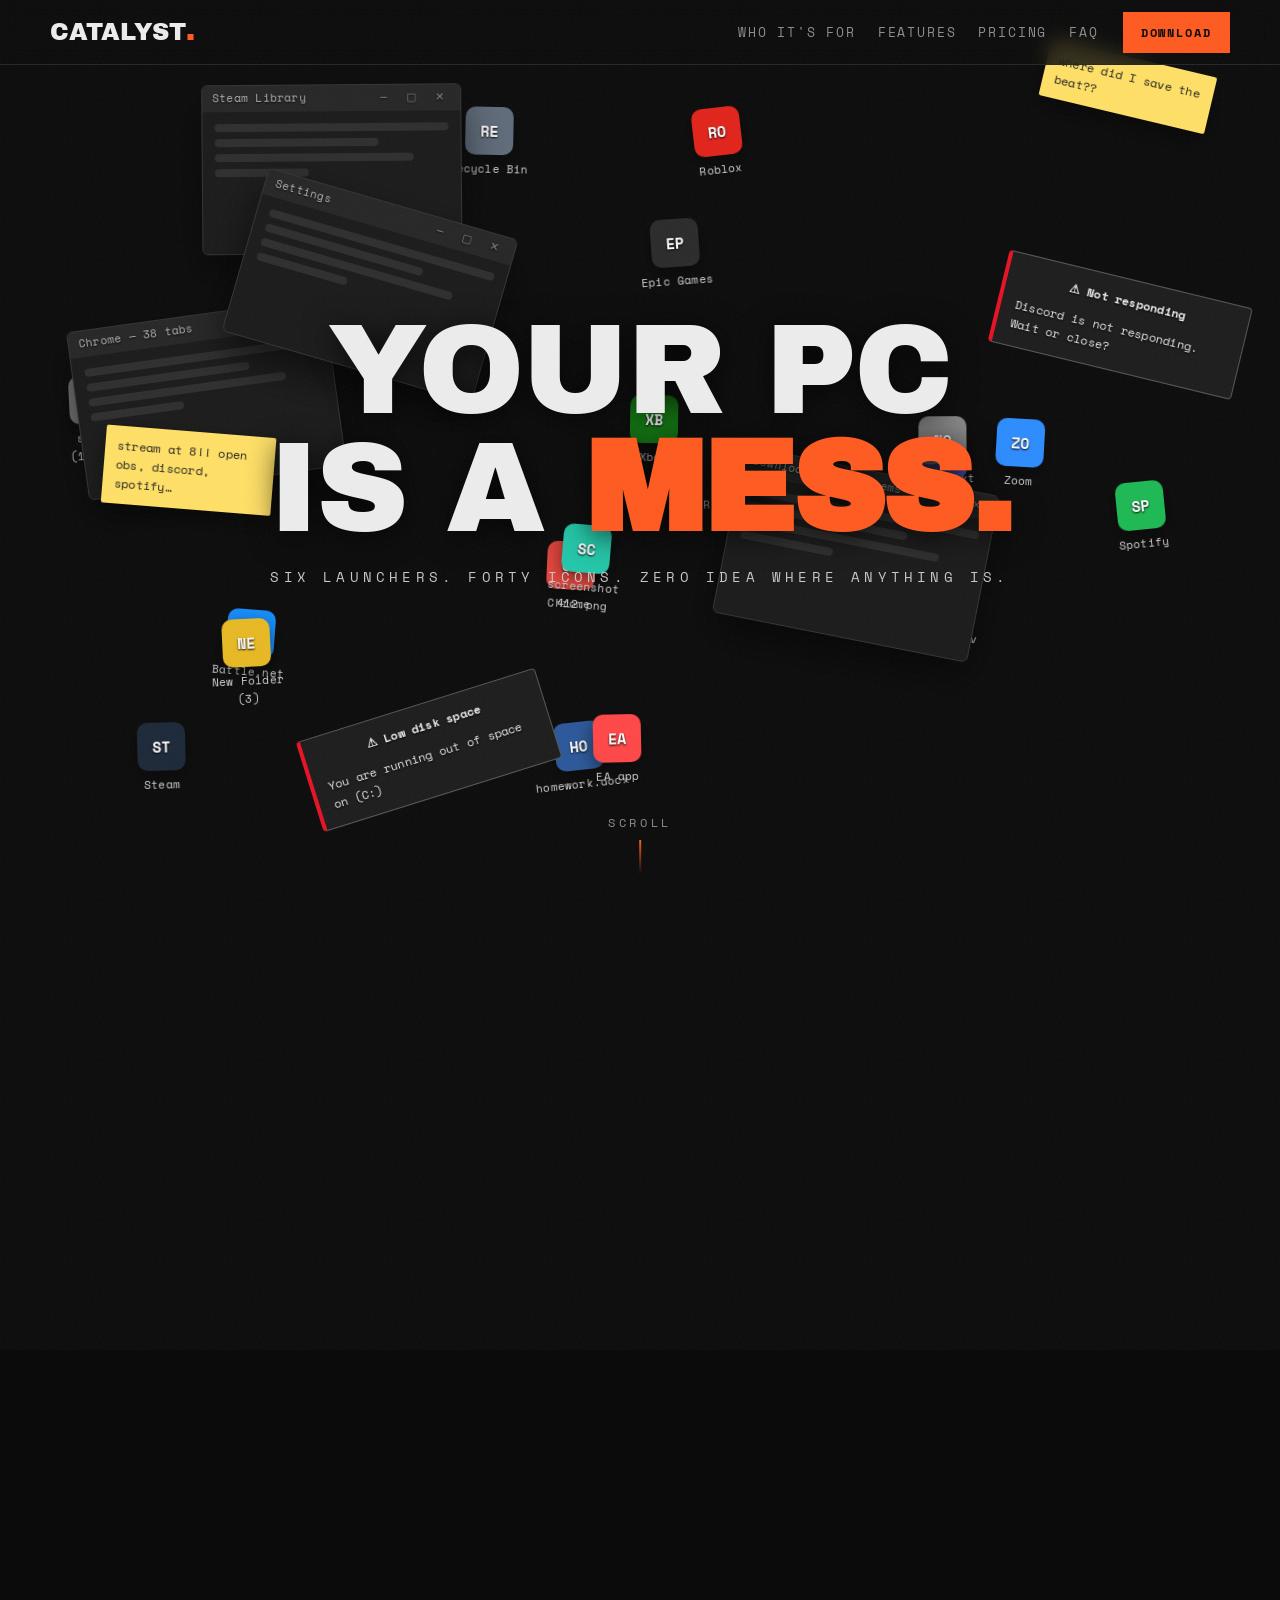
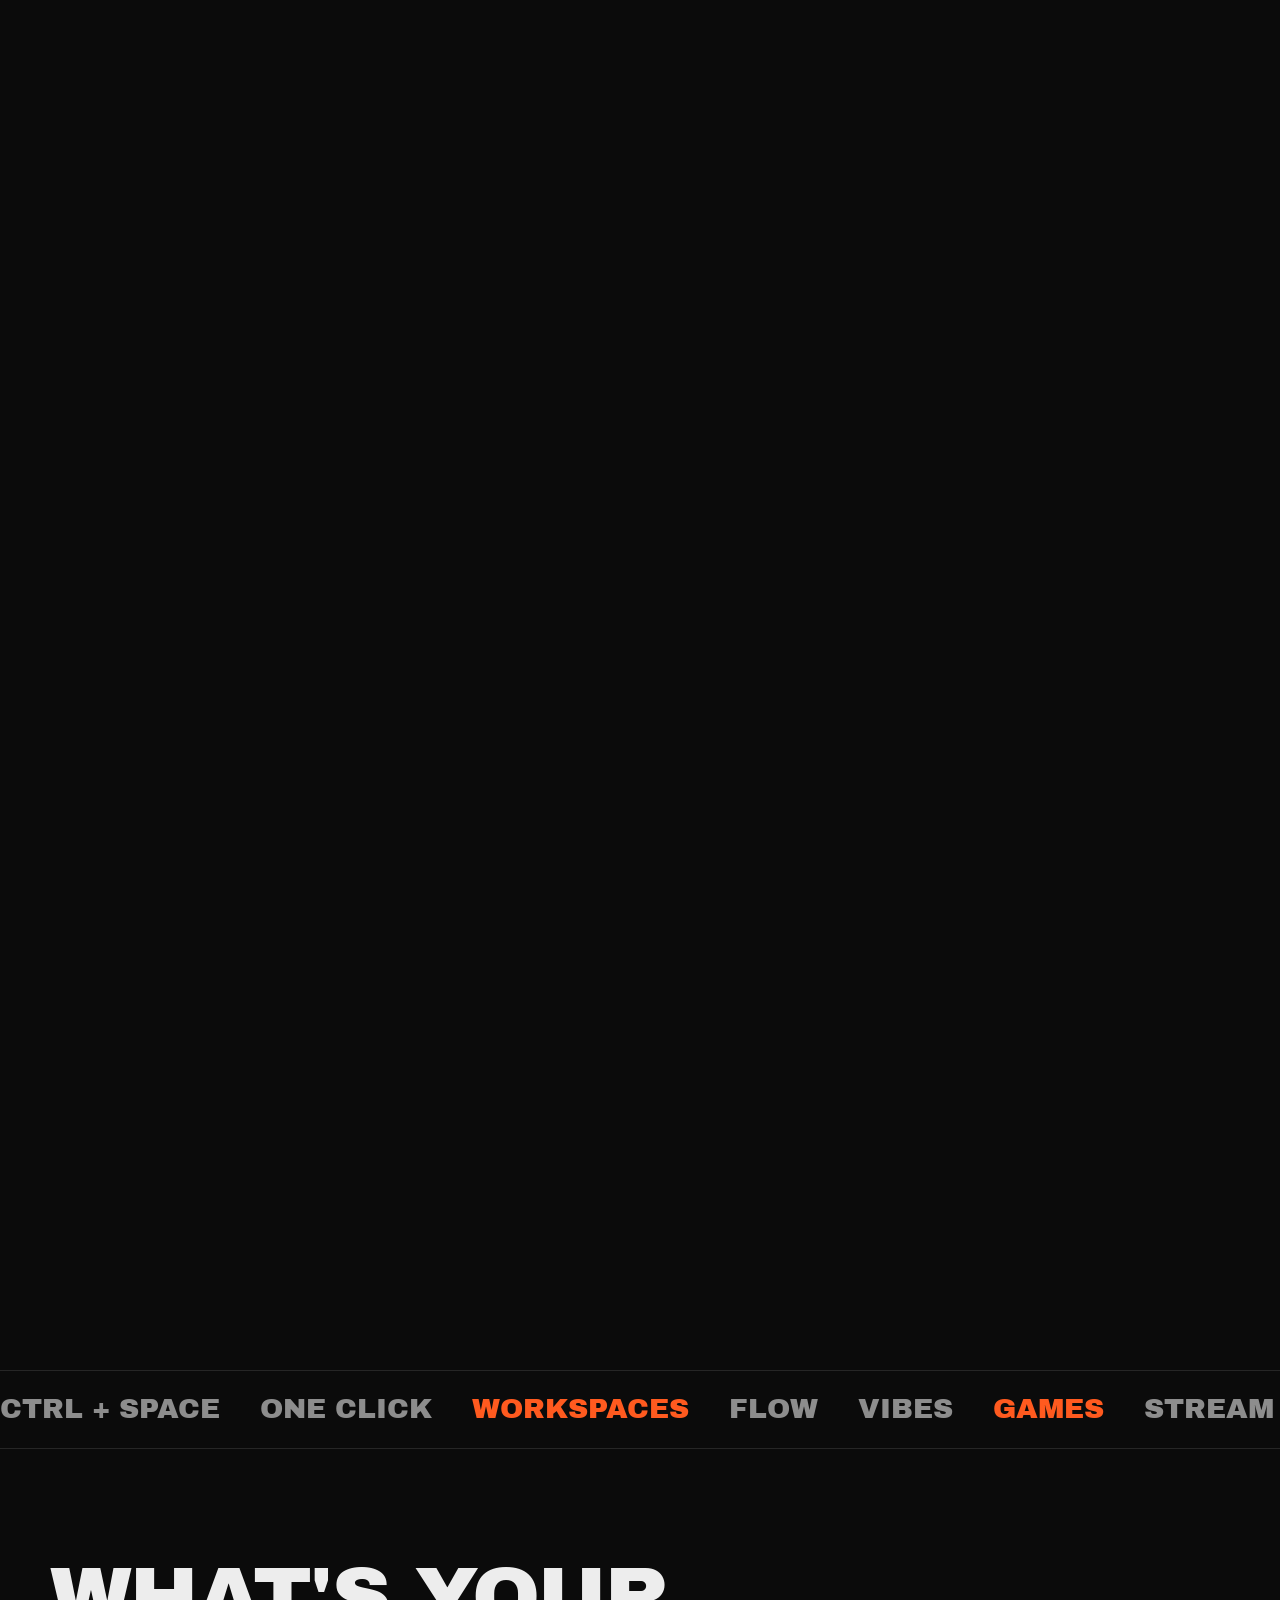
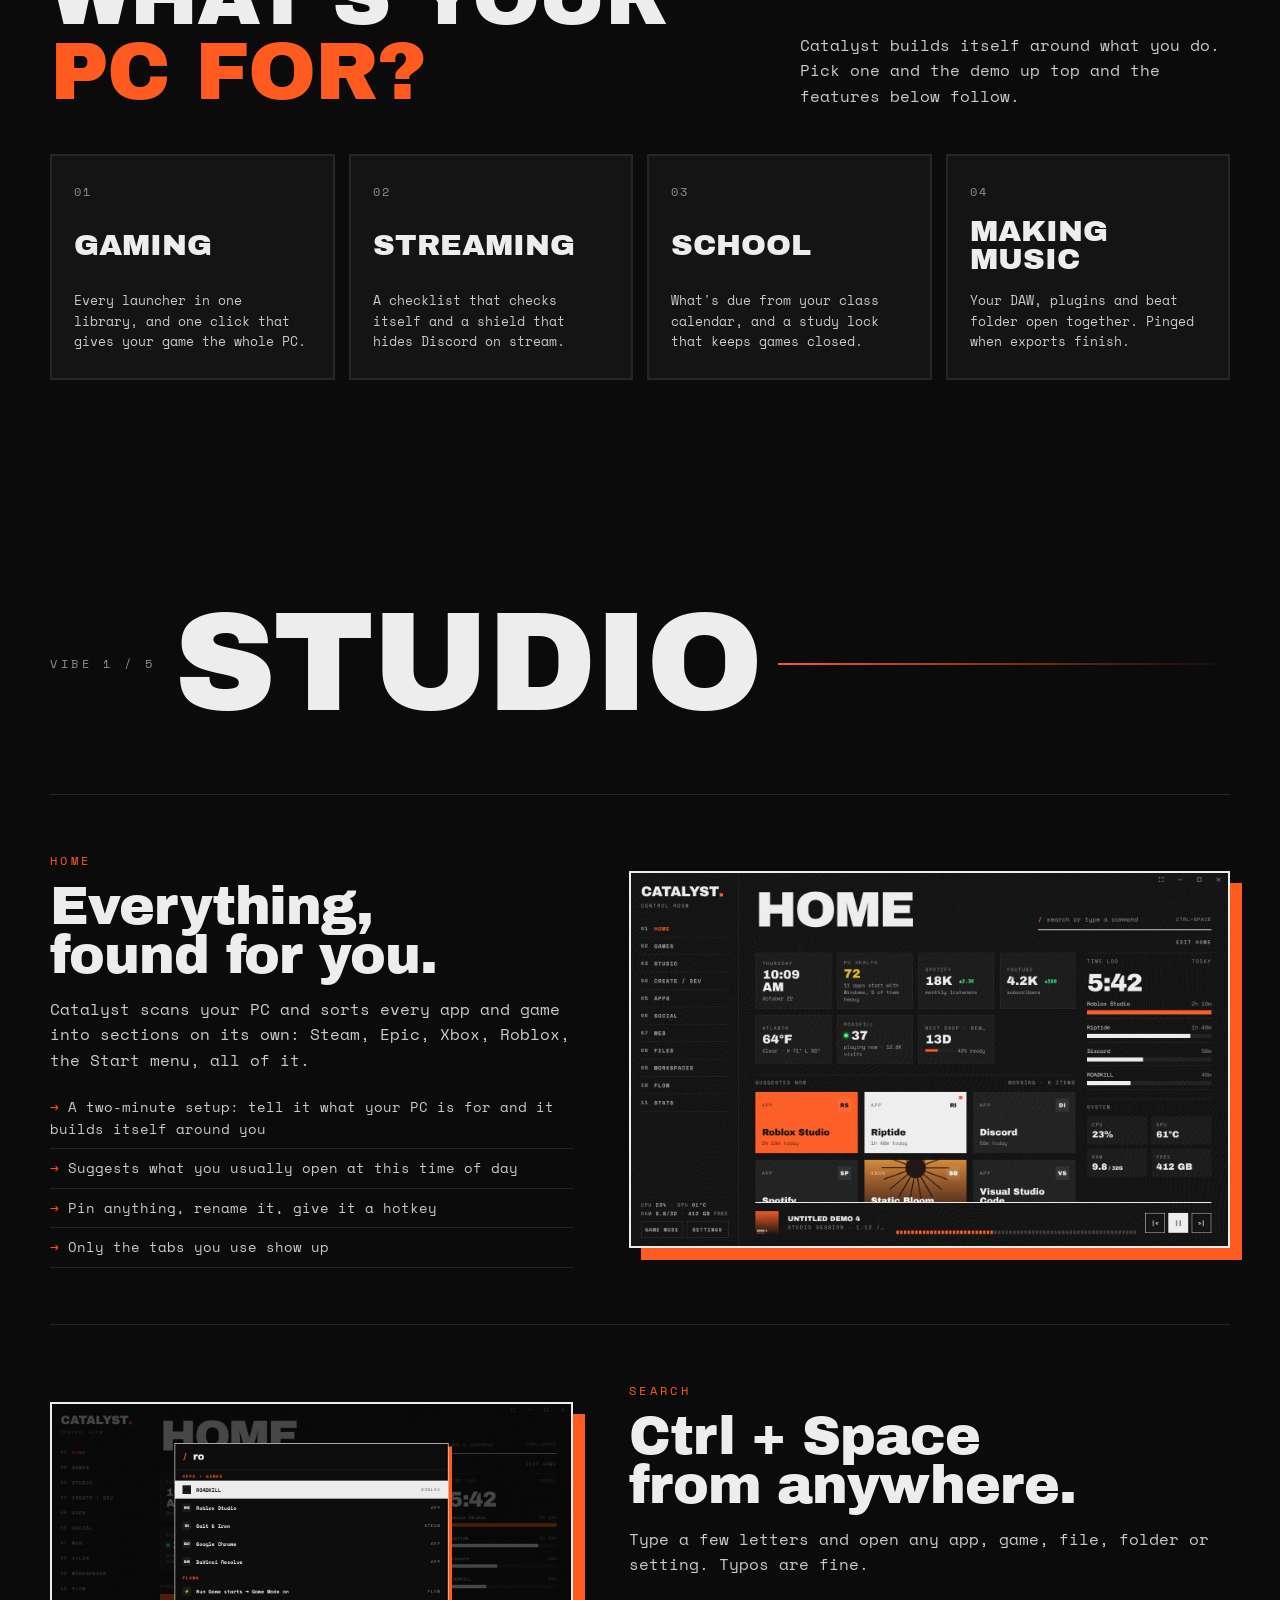
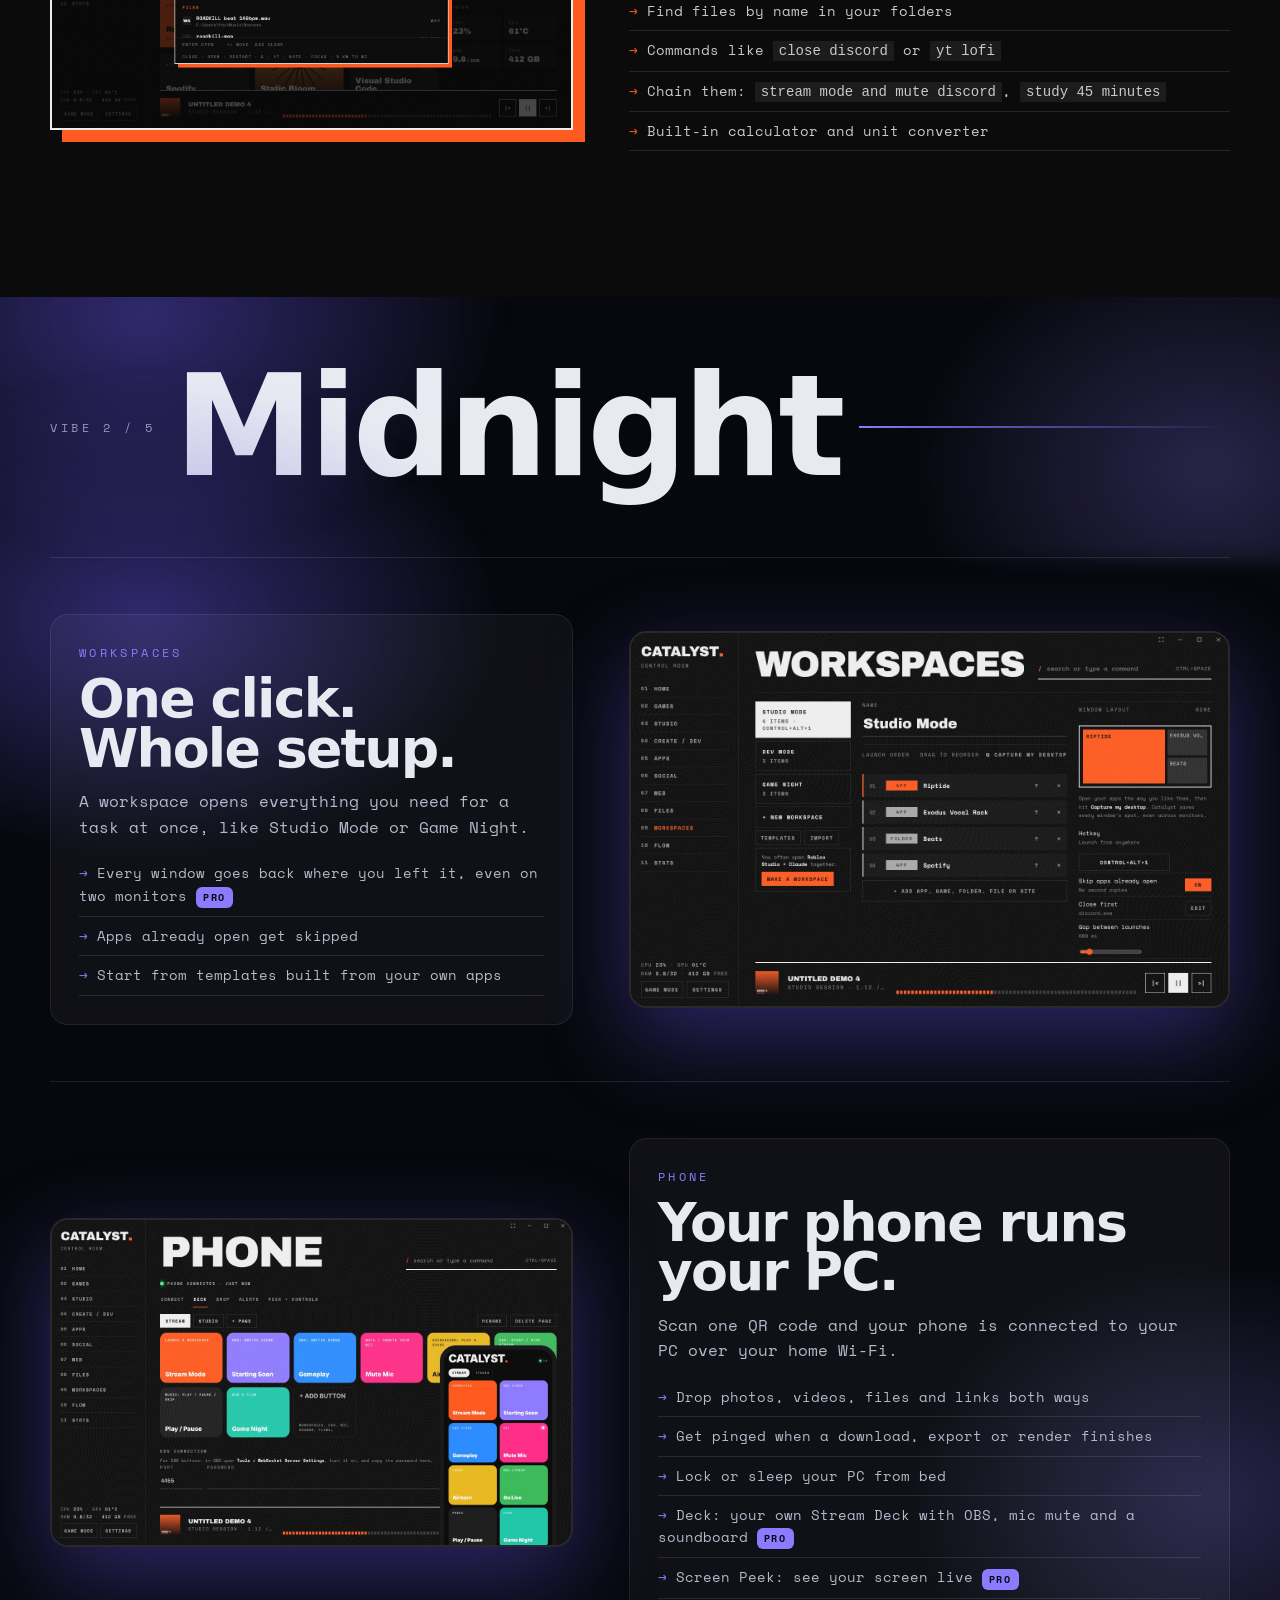
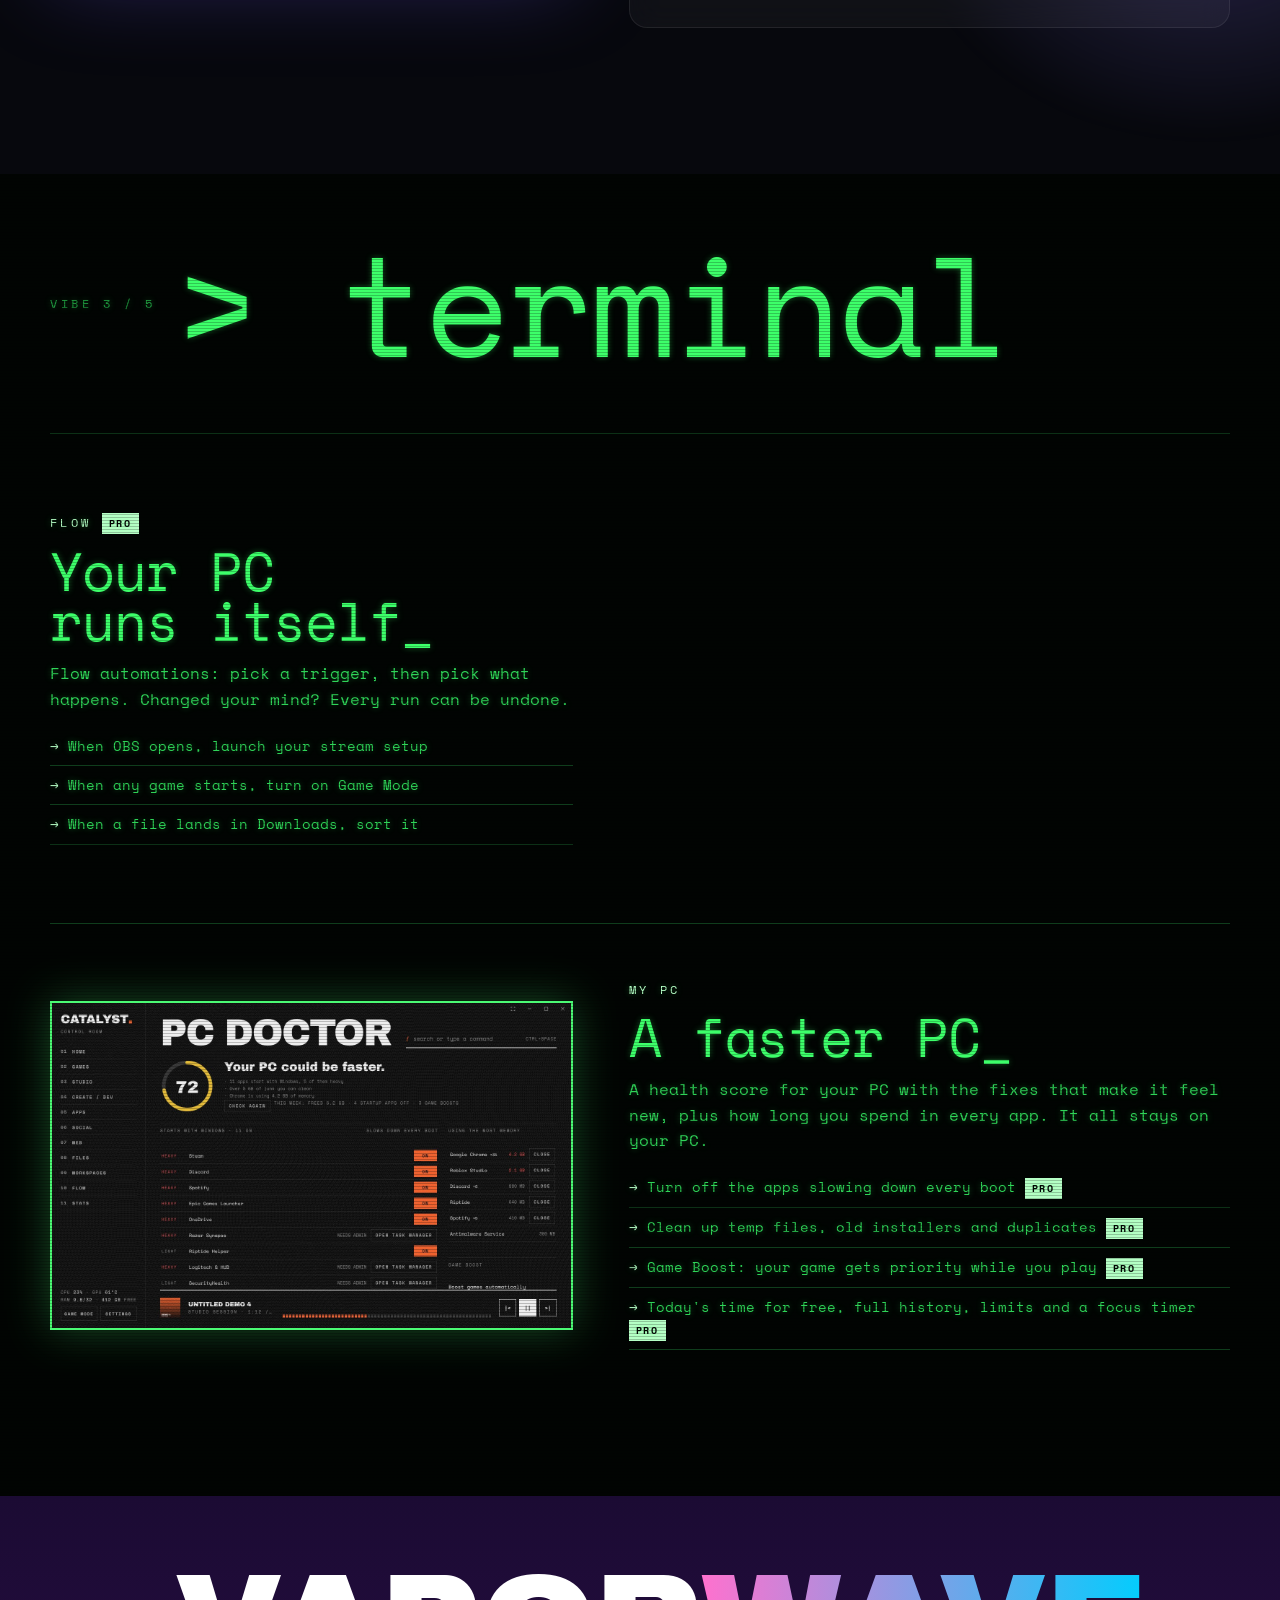
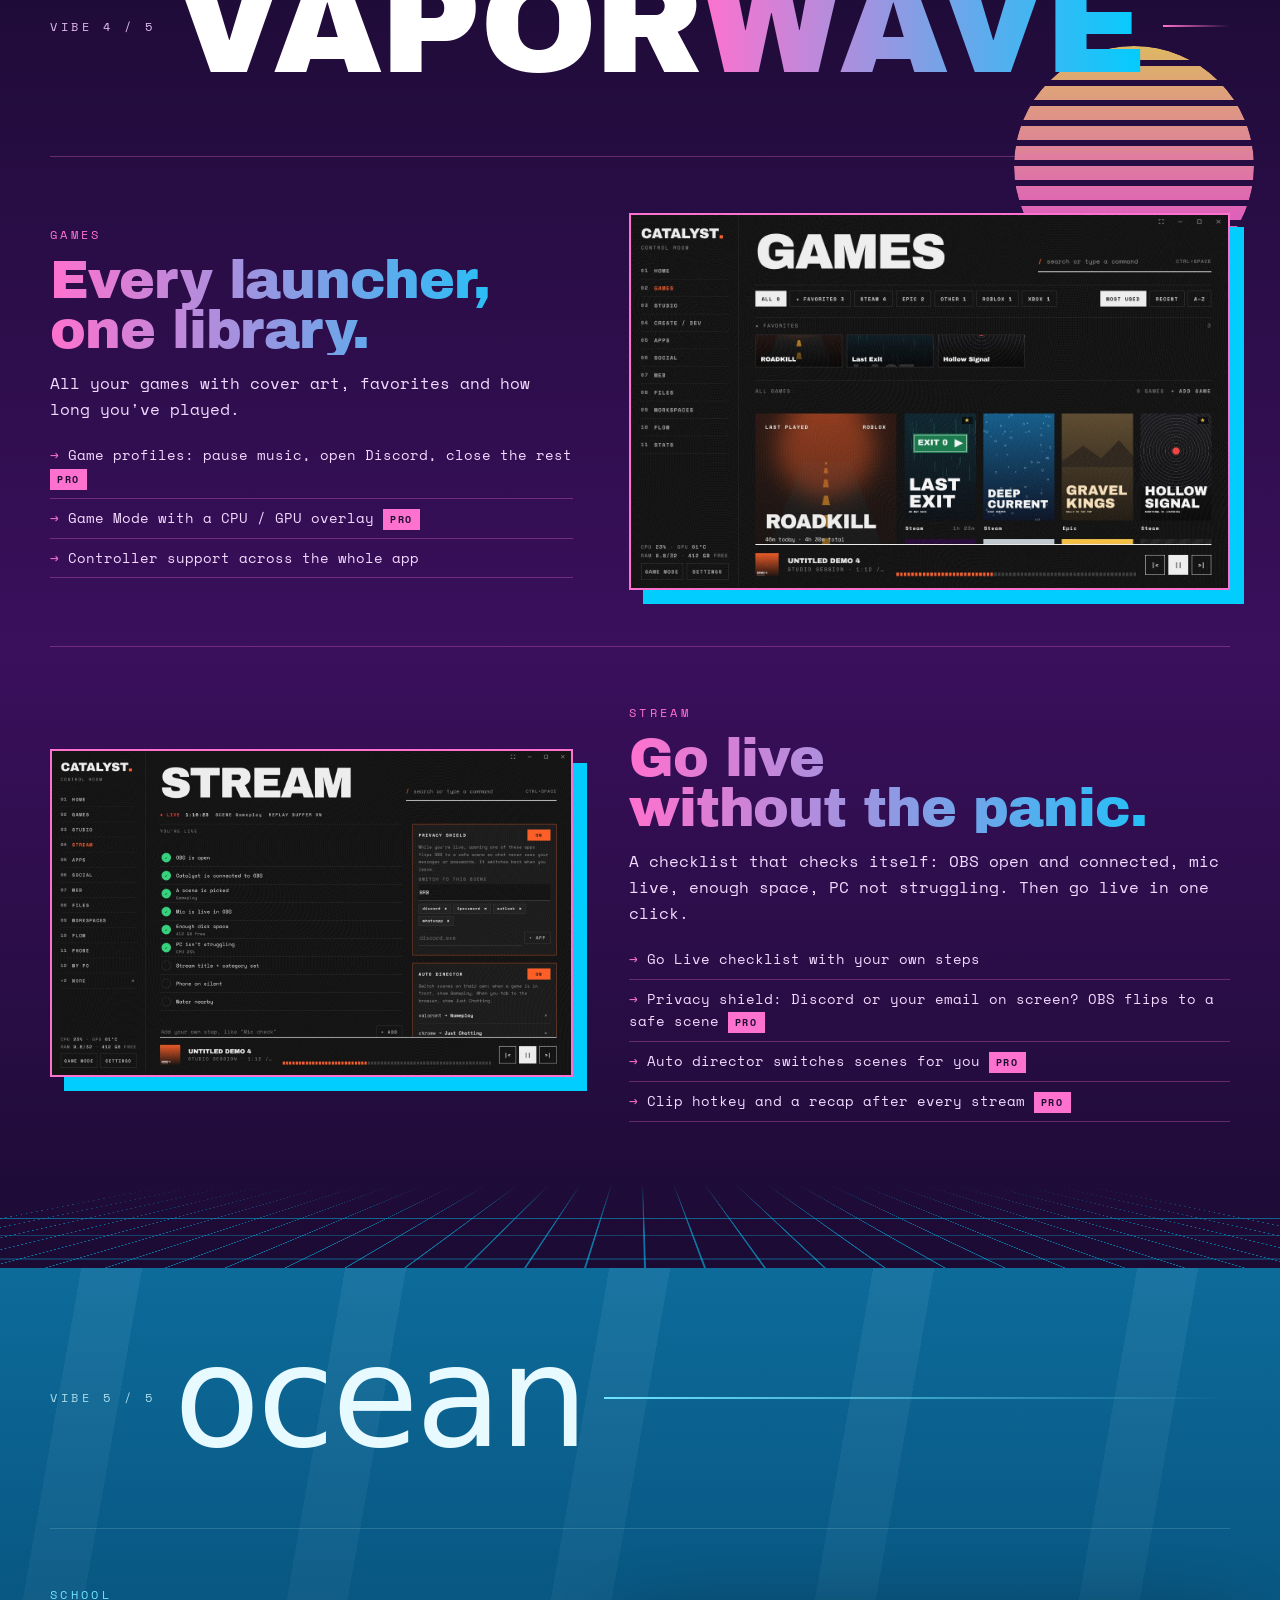
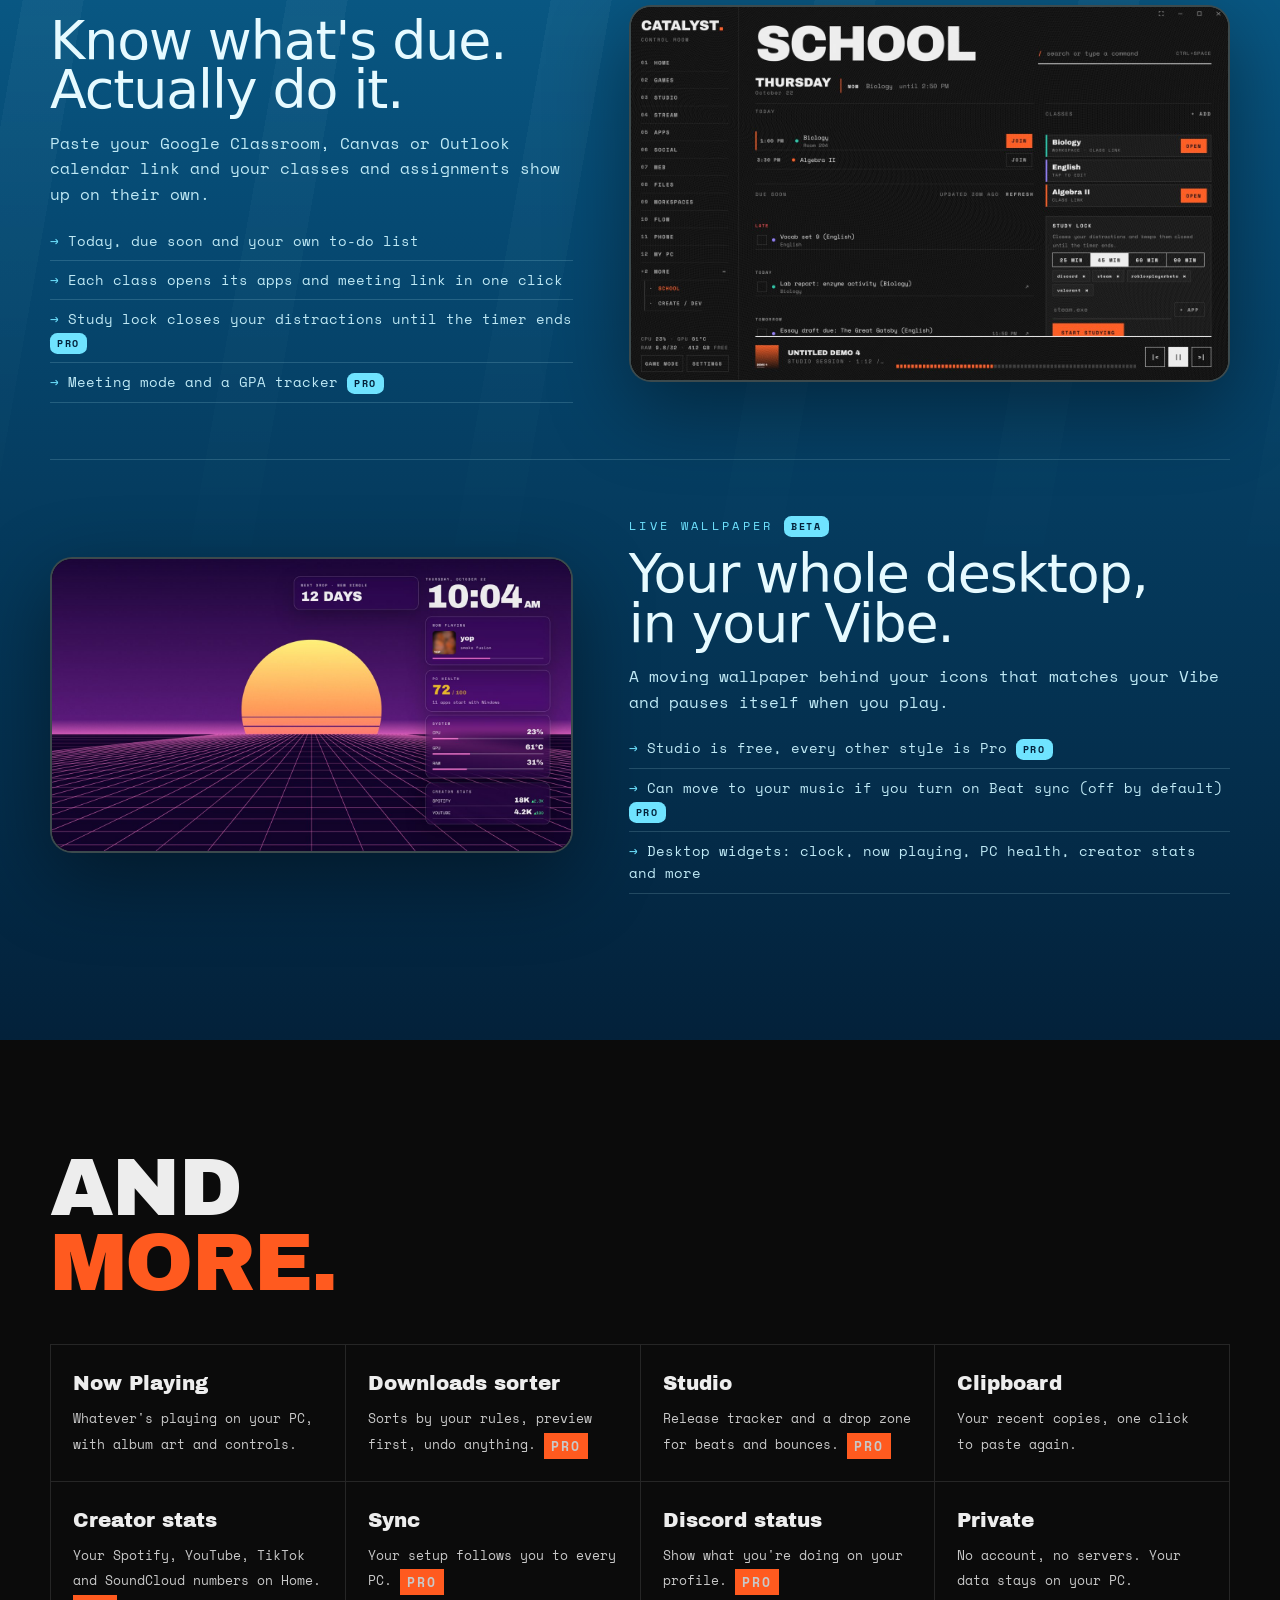
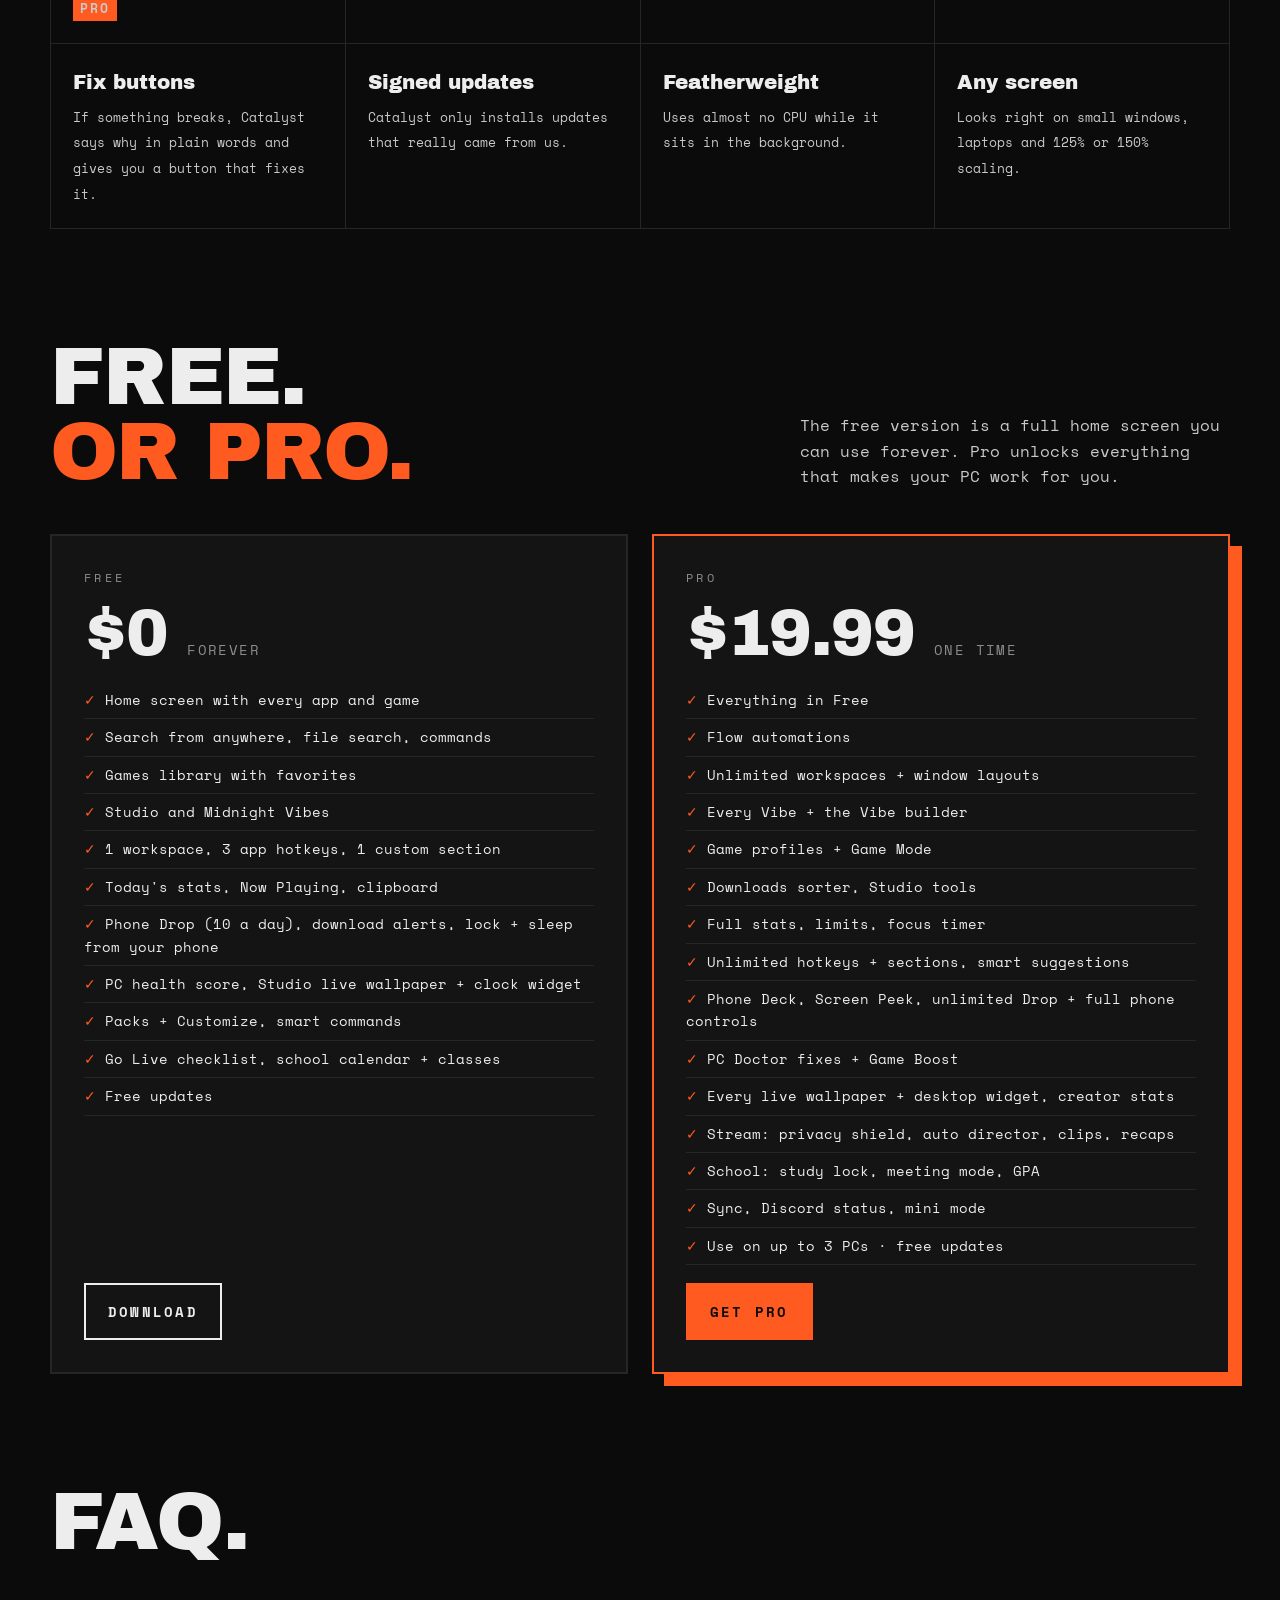
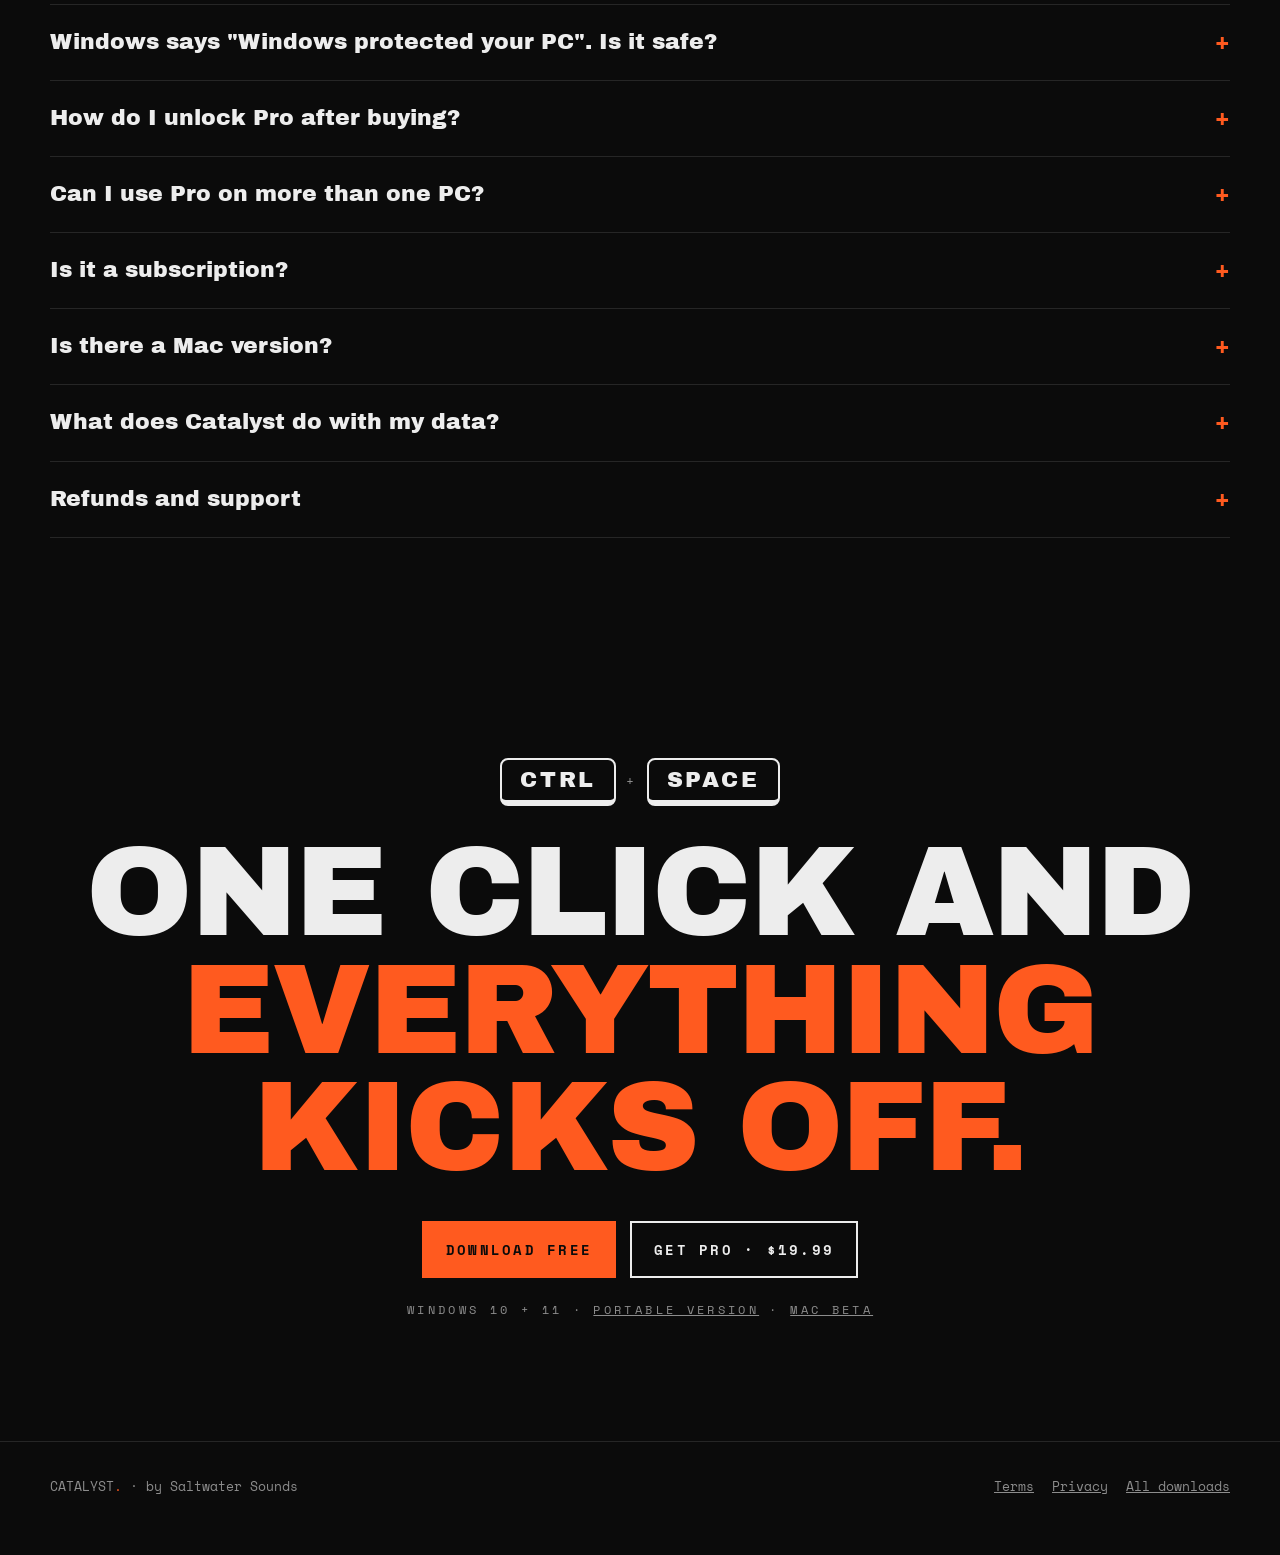
==== commit 04530aa7: "Site redesign: boot intro, scroll story where a messy desktop collapses into one Catalyst window (li" ====
--- a/index.html
+++ b/index.html
@@ -10,23 +10,30 @@
 <meta property="og:image" content="https://saltwatersoundsofficial.github.io/catalyst-app/shots/home.jpg">
 <link rel="icon" href="media/icon.png">
 <style>
+/* Layout concept: a scroll story. Chaos collapses into one window, then the page travels through the five Vibes. */
 @font-face { font-family: 'AB'; src: url('media/ArchivoBlack-Regular.ttf'); font-display: swap; }
 @font-face { font-family: 'SM'; src: url('media/SpaceMono-Regular.ttf'); font-display: swap; }
 @font-face { font-family: 'SM'; src: url('media/SpaceMono-Bold.ttf'); font-weight: 700; font-display: swap; }
-:root { --bg: #0b0b0b; --bg2: #141414; --bg3: #1c1c1c; --fg: #ededed; --fg2: #c9c9c9; --mute: #8d8d8d; --line: #262626; --acc: #ff5a1f; --on-acc: #0b0b0b; --nav: rgba(11,11,11,.85); --head: 'AB', 'Arial Black', sans-serif; --r: 0px; }
+:root {
+  --bg: #0b0b0b; --bg2: #141414; --bg3: #1c1c1c; --fg: #ededed; --fg2: #c9c9c9; --mute: #8d8d8d; --line: #262626;
+  --acc: #ff5a1f; --on-acc: #0b0b0b; --nav: rgba(11,11,11,.82); --glow: rgba(255,90,31,.35);
+  --head: 'AB', 'Arial Black', sans-serif; --mono: 'SM', ui-monospace, Consolas, monospace; --r: 0px;
+  color-scheme: dark;
+}
 * { box-sizing: border-box; }
 html { scroll-behavior: smooth; }
-body { margin: 0; background: var(--bg); transition: background .4s, color .4s; color: var(--fg); font: 16px/1.6 'SM', ui-monospace, Consolas, monospace; overflow-x: hidden; }
-body::before { content: ''; position: fixed; inset: -50%; z-index: 100; pointer-events: none; opacity: .06; background-image: url("data:image/svg+xml,%3Csvg xmlns='http://www.w3.org/2000/svg' width='160' height='160'%3E%3Cfilter id='n'%3E%3CfeTurbulence type='fractalNoise' baseFrequency='.9' numOctaves='3'/%3E%3C/filter%3E%3Crect width='160' height='160' filter='url(%23n)'/%3E%3C/svg%3E"); animation: grain 1s steps(4) infinite; }
+body { margin: 0; background: var(--bg); color: var(--fg); font: 16px/1.6 var(--mono); overflow-x: hidden; transition: background .5s, color .5s; }
+body::before { content: ''; position: fixed; inset: -50%; z-index: 100; pointer-events: none; opacity: .055; background-image: url("data:image/svg+xml,%3Csvg xmlns='http://www.w3.org/2000/svg' width='160' height='160'%3E%3Cfilter id='n'%3E%3CfeTurbulence type='fractalNoise' baseFrequency='.9' numOctaves='3'/%3E%3C/filter%3E%3Crect width='160' height='160' filter='url(%23n)'/%3E%3C/svg%3E"); animation: grain 1s steps(4) infinite; }
 @keyframes grain { 0% { transform: translate(0,0) } 25% { transform: translate(-3%,2%) } 50% { transform: translate(2%,-3%) } 75% { transform: translate(-2%,-1%) } }
 a { color: inherit; }
 .wrap { width: min(1180px, 100% - 32px); margin: 0 auto; }
-h1, h2, h3, .big { font-family: var(--head); font-weight: 400; letter-spacing: -.02em; line-height: .95; margin: 0; }
+h1, h2, h3, .big { font-family: var(--head); font-weight: 400; letter-spacing: -.02em; line-height: .92; margin: 0; text-wrap: balance; }
 .k { font-size: 12px; letter-spacing: .28em; color: var(--mute); text-transform: uppercase; }
 .acc { color: var(--acc); }
+:focus-visible { outline: 2px solid var(--acc); outline-offset: 3px; }
 
 /* nav */
-nav { position: sticky; top: 0; z-index: 50; background: var(--nav); backdrop-filter: blur(10px); border-bottom: 1px solid var(--line); }
+nav { position: fixed; top: 0; left: 0; right: 0; z-index: 60; background: var(--nav); backdrop-filter: blur(10px); border-bottom: 1px solid var(--line); transition: background .5s; }
 nav .wrap { display: flex; align-items: center; gap: 24px; height: 64px; }
 .logo { font-family: var(--head); font-size: 24px; text-decoration: none; }
 .logo b { color: var(--acc); }
@@ -35,65 +42,158 @@
 nav .links a:hover { color: var(--fg); }
 
 /* buttons */
-.btn { border-radius: var(--r); display: inline-flex; align-items: center; gap: 10px; padding: 16px 22px; border: 2px solid var(--fg); background: var(--fg); color: var(--bg); font: 700 14px 'SM', monospace; letter-spacing: .16em; text-decoration: none; text-transform: uppercase; transition: transform .15s, box-shadow .15s; cursor: pointer; }
+.btn { display: inline-flex; align-items: center; gap: 10px; padding: 16px 22px; border: 2px solid var(--fg); border-radius: var(--r); background: var(--fg); color: var(--bg); font: 700 14px var(--mono); letter-spacing: .16em; text-decoration: none; text-transform: uppercase; transition: transform .15s, box-shadow .15s; cursor: pointer; }
 .btn:hover, .btn:focus-visible { transform: translate(-3px,-3px); box-shadow: 6px 6px 0 var(--acc); }
 .btn.acc { background: var(--acc); border-color: var(--acc); color: var(--on-acc); }
 .btn.acc:hover { box-shadow: 6px 6px 0 var(--fg); }
 .btn.ghost { background: transparent; color: var(--fg); }
-.btn small { font-weight: 400; letter-spacing: .08em; opacity: .7; }
-
-/* hero */
-.hero { padding: 56px 0 40px; }
-.hero-top { display: grid; grid-template-columns: 1.2fr .8fr; gap: 56px; align-items: center; }
-.hero h1 { font-size: clamp(56px, 7.4vw, 112px); }
-.hero h1 b { color: var(--acc); }
-.hero p.lead { font-size: 18px; max-width: 560px; color: var(--fg2); margin: 26px 0 30px; }
-.hero .cta { display: flex; gap: 14px; flex-wrap: wrap; }
-.hero .meta { margin-top: 18px; font-size: 13px; color: var(--mute); }
-.phone { position: relative; justify-self: center; width: min(340px, 100%); aspect-ratio: 9/16; border: 2px solid var(--fg); box-shadow: 12px 12px 0 var(--acc); background: #000; }
-.phone video { width: 100%; height: 100%; object-fit: cover; display: block; }
-.phone button { position: absolute; right: 10px; bottom: 10px; border: 0; background: rgba(0,0,0,.7); color: #fff; font: 700 11px 'SM'; letter-spacing: .14em; padding: 8px 10px; cursor: pointer; }
+.tag { display: inline-block; font: 700 10px var(--mono); letter-spacing: .16em; padding: 3px 7px; background: var(--acc); color: var(--on-acc); vertical-align: middle; border-radius: calc(var(--r) / 3); }
+
+/* ---------- boot intro ---------- */
+#boot { position: fixed; inset: 0; z-index: 200; background: #050505; color: #ededed; display: flex; flex-direction: column; align-items: center; justify-content: center; gap: 28px; cursor: pointer; transition: opacity .5s, visibility .5s; }
+#boot.out { opacity: 0; visibility: hidden; }
+#boot h2 { font-size: clamp(64px, 14vw, 200px); animation: slam .9s cubic-bezier(.2,.9,.2,1) both, shake .25s .5s linear both; }
+#boot h2 b { color: #ff5a1f; }
+#boot .log { width: min(460px, 86vw); font-size: 13px; letter-spacing: .18em; color: #8d8d8d; display: flex; flex-direction: column; gap: 6px; }
+#boot .log span { white-space: nowrap; overflow: hidden; width: 0; animation: type .35s steps(24) forwards; }
+#boot .log span:nth-child(1) { animation-delay: .55s } #boot .log span:nth-child(2) { animation-delay: .75s } #boot .log span:nth-child(3) { animation-delay: .95s } #boot .log span:nth-child(4) { animation-delay: 1.15s; color: #ff5a1f }
+#boot .bar { width: min(460px, 86vw); height: 3px; background: #1f1f1f; } #boot .bar i { display: block; height: 100%; width: 0; background: #ff5a1f; animation: fill 1.4s .2s cubic-bezier(.6,0,.2,1) forwards; }
+@keyframes slam { 0% { transform: scale(3); opacity: 0; filter: blur(14px) } 60% { opacity: 1 } 100% { transform: scale(1); filter: blur(0) } }
+@keyframes shake { 0%,100% { transform: translate(0,0) } 25% { transform: translate(-6px,3px) } 50% { transform: translate(5px,-4px) } 75% { transform: translate(-3px,-2px) } }
+@keyframes type { to { width: 100% } } @keyframes fill { to { width: 100% } }
+
+/* ---------- hero: chaos to one screen ---------- */
+.story { position: relative; height: 330vh; }
+.stage { position: sticky; top: 0; height: 100vh; height: 100svh; overflow: hidden; }
+.stage-bg { position: absolute; inset: 0; background: radial-gradient(900px 600px at 50% 60%, var(--glow), transparent 70%); opacity: 0; }
+.chaos { position: absolute; inset: 0; }
+.ch { position: absolute; left: 0; top: 0; will-change: transform, opacity; display: flex; flex-direction: column; align-items: center; gap: 6px; width: 92px; font-size: 11px; letter-spacing: .02em; color: #d9d9d9; text-align: center; text-shadow: 0 1px 2px #000; }
+.ch .ic { width: 48px; height: 48px; border-radius: 10px; display: grid; place-items: center; font: 700 15px var(--mono); color: #fff; box-shadow: 0 6px 18px rgba(0,0,0,.5); }
+.ch.win { width: 260px; height: 170px; display: block; background: #1a1a1a; border: 1px solid #333; border-radius: 6px; box-shadow: 0 18px 40px rgba(0,0,0,.6); text-align: left; overflow: hidden; }
+.ch.win .tb { height: 26px; background: #262626; display: flex; align-items: center; gap: 6px; padding: 0 10px; font-size: 11px; color: #bbb; }
+.ch.win .tb i { margin-left: auto; letter-spacing: 6px; font-style: normal; color: #888; }
+.ch.win .bd { padding: 12px; display: flex; flex-direction: column; gap: 7px; }
+.ch.win .bd span { display: block; height: 8px; border-radius: 4px; background: #2e2e2e; }
+.ch.win .bd span:nth-child(2) { width: 70%; } .ch.win .bd span:nth-child(3) { width: 85%; } .ch.win .bd span:nth-child(4) { width: 40%; }
+.ch.note { width: 170px; padding: 10px 12px; background: #ffe066; color: #222; font-size: 12px; text-align: left; text-shadow: none; transform-origin: center; box-shadow: 0 10px 24px rgba(0,0,0,.5); border-radius: 2px; }
+.ch.err { width: 250px; padding: 12px 14px; background: #1c1c1c; border: 1px solid #555; border-left: 4px solid #e81123; text-align: left; font-size: 12px; color: #eee; border-radius: 4px; }
+.ch.err b { display: block; font-size: 12px; margin-bottom: 4px; }
+.lines { position: absolute; left: 0; right: 0; text-align: center; padding: 0 16px; pointer-events: none; }
+.line-a { top: 50%; transform: translateY(-50%); }
+.line-a h1 { font-size: clamp(54px, 10vw, 150px); text-shadow: 0 4px 30px rgba(0,0,0,.8); }
+.line-a h1 b { color: var(--acc); }
+.line-a p { margin: 18px auto 0; font-size: 14px; letter-spacing: .3em; color: var(--fg2); text-transform: uppercase; }
+.line-b { top: 84px; }
+.line-b h2 { font-size: clamp(30px, 4.6vw, 64px); }
+.line-b h2 b { color: var(--acc); }
+.scrollcue { position: absolute; left: 50%; bottom: 26px; transform: translateX(-50%); font-size: 12px; letter-spacing: .3em; color: var(--mute); display: flex; flex-direction: column; align-items: center; gap: 8px; }
+.scrollcue i { width: 2px; height: 34px; background: linear-gradient(var(--acc), transparent); animation: cue 1.4s ease-in-out infinite; }
+@keyframes cue { 0% { transform: scaleY(0); transform-origin: top } 50% { transform: scaleY(1); transform-origin: top } 51% { transform-origin: bottom } 100% { transform: scaleY(0); transform-origin: bottom } }
+.cwin { position: absolute; left: 50%; top: 56%; width: var(--ww); transform: translate(-50%, -50%) scale(.2); opacity: 0; will-change: transform, opacity; }
+.cwin-in { border: 2px solid var(--fg); border-radius: var(--r); background: #000; overflow: hidden; box-shadow: 0 0 0 1px rgba(255,255,255,.04), 16px 16px 0 var(--acc), 0 40px 120px var(--glow); transition: box-shadow .5s, border-color .5s; }
+.cbar { display: flex; align-items: center; gap: 14px; padding: 9px 14px; background: var(--bg2); border-bottom: 1px solid var(--line); font-size: 11px; letter-spacing: .16em; color: var(--mute); }
+.cbar b { color: var(--fg); }
+.cbar .live { color: var(--acc); }
+.cbar .vibe-dots { margin-left: auto; display: flex; align-items: center; gap: 8px; }
+.vibe-dots button { width: 18px; height: 18px; border-radius: 50%; border: 2px solid transparent; padding: 0; cursor: pointer; transition: transform .15s; }
+.vibe-dots button:hover { transform: scale(1.2); }
+.vibe-dots button.on { border-color: var(--fg); transform: scale(1.15); }
+.frame { position: relative; width: 100%; overflow: hidden; background: #0d0d0d; }
+.frame iframe { position: absolute; left: 0; top: 0; width: 1440px; height: 900px; border: 0; transform-origin: 0 0; }
+.frame .load { position: absolute; inset: 0; display: grid; place-items: center; font-size: 12px; letter-spacing: .24em; color: var(--mute); }
+.frame img.mob { display: none; width: 100%; height: 100%; object-fit: cover; object-position: left top; }
+.under { position: absolute; left: 0; right: 0; bottom: 18px; display: flex; justify-content: center; gap: 12px; flex-wrap: wrap; padding: 0 16px; opacity: 0; transition: opacity .3s; }
+.under .btn { padding: 12px 18px; font-size: 12px; }
+.under .hint { align-self: center; font-size: 12px; color: var(--mute); letter-spacing: .08em; }
 
 /* marquee */
-.marq { border-block: 1px solid var(--line); overflow: hidden; white-space: nowrap; padding: 16px 0; margin-top: 30px; }
+.marq { border-block: 1px solid var(--line); overflow: hidden; white-space: nowrap; padding: 16px 0; }
 .marq div { display: inline-block; animation: marq 40s linear infinite; font-family: var(--head); font-size: 28px; color: var(--mute); }
 .marq span { margin-right: 40px; } .marq span:nth-child(3n) { color: var(--acc); }
 @keyframes marq { to { transform: translateX(-50%); } }
 
 /* sections */
-section { padding: 96px 0; }
-.head { display: flex; justify-content: space-between; align-items: end; gap: 20px; margin-bottom: 40px; flex-wrap: wrap; }
-.head h2 { font-size: clamp(44px, 6vw, 84px); }
-.head p { max-width: 420px; color: var(--fg2); margin: 0; }
-.feat { display: grid; grid-template-columns: 1fr 1fr; gap: 40px; align-items: center; padding: 48px 0; border-top: 1px solid var(--line); }
+section { padding: 110px 0; position: relative; }
+.head { display: flex; justify-content: space-between; align-items: end; gap: 20px; margin-bottom: 44px; flex-wrap: wrap; }
+.head h2 { font-size: clamp(44px, 6.4vw, 92px); }
+.head p { max-width: 430px; color: var(--fg2); margin: 0; }
+
+/* who's it for */
+.who-grid { display: grid; grid-template-columns: repeat(4, 1fr); gap: 14px; }
+.who-grid button { all: unset; box-sizing: border-box; cursor: pointer; padding: 26px 22px; min-height: 190px; border: 2px solid var(--line); border-radius: var(--r); background: var(--bg2); display: flex; flex-direction: column; justify-content: space-between; gap: 16px; transition: transform .18s, border-color .18s, background .18s; }
+.who-grid button:hover { transform: translate(-3px,-3px); border-color: var(--fg2); }
+.who-grid button.on { border-color: var(--acc); background: color-mix(in srgb, var(--acc) 12%, var(--bg2)); }
+.who-grid b { font-family: var(--head); font-weight: 400; font-size: 30px; line-height: .95; color: var(--fg); }
+.who-grid button.on b { color: var(--acc); }
+.who-grid span { font-size: 13px; color: var(--fg2); }
+.who-grid i { font-style: normal; font-size: 12px; letter-spacing: .2em; color: var(--mute); }
+.who-say { margin-top: 18px; min-height: 26px; color: var(--fg2); font-size: 14px; }
+
+/* ---------- Vibe zones: the page travels through every Vibe ---------- */
+.zone { --zbg: var(--bg); padding: 0; background: var(--zbg); color: var(--fg); overflow: hidden; }
+.zone-in { padding: 40px 0 90px; position: relative; z-index: 1; }
+.zone-tag { display: flex; align-items: center; gap: 18px; padding: 70px 0 30px; position: relative; z-index: 1; }
+.zone-tag > span { font-size: 12px; letter-spacing: .3em; color: var(--mute); }
+.zone-tag h2 { font-size: clamp(56px, 11vw, 170px); line-height: .85; }
+.zone-tag .sw { flex: 1; height: 2px; background: linear-gradient(90deg, var(--acc), transparent); transform-origin: left; }
+.feat { display: grid; grid-template-columns: 1fr 1.15fr; gap: 56px; align-items: center; padding: 56px 0; border-top: 1px solid var(--line); }
 .feat:nth-of-type(even) .shot { order: -1; }
-.feat h3 { font-size: clamp(32px, 4vw, 52px); margin: 10px 0 16px; }
+.feat .k { color: var(--acc); }
+.feat.picked .k::after { content: '  ★ FOR YOU'; color: var(--fg); }
+.feat h3 { font-size: clamp(34px, 4.2vw, 58px); margin: 12px 0 16px; }
 .feat p { color: var(--fg2); margin: 0 0 14px; }
 .feat ul { margin: 0; padding: 0; list-style: none; font-size: 14px; color: var(--fg2); }
 .feat li { padding: 8px 0; border-bottom: 1px solid var(--line); }
 .feat li::before { content: '→ '; color: var(--acc); }
-.shot { overflow: hidden; border-radius: var(--r); border: 2px solid var(--fg); box-shadow: 10px 10px 0 var(--acc); background: #000; }
+.shot { border: 2px solid var(--fg); border-radius: var(--r); box-shadow: 12px 12px 0 var(--acc); background: #000; overflow: hidden; transition: transform .6s cubic-bezier(.2,.9,.2,1), box-shadow .3s; }
 .shot img { display: block; width: 100%; height: auto; }
-.tag { display: inline-block; font: 700 10px 'SM'; letter-spacing: .16em; padding: 3px 7px; background: var(--acc); color: var(--on-acc); vertical-align: middle; }
-
-/* vibes */
-.vibes { display: grid; grid-template-columns: repeat(2, 1fr); gap: 20px; }
-.vibes figure { margin: 0; border: 1px solid var(--line); background: var(--bg2); }
-.vibes img { display: block; width: 100%; height: auto; }
-.vibes figcaption { display: flex; justify-content: space-between; padding: 12px 14px; font-size: 13px; letter-spacing: .14em; }
-
-/* also */
+.feat:hover .shot { transform: translate(-4px,-4px) rotate(-.4deg); }
+/* reveal: content is visible by default; JS only adds the entrance for things below the fold */
+.rv { transition: transform .9s cubic-bezier(.2,.9,.2,1), opacity .9s, clip-path 1s cubic-bezier(.7,0,.2,1); }
+.js .rv.pre { opacity: 0; transform: translateY(46px); }
+.js .shot.pre { clip-path: inset(0 0 100% 0); transform: none; opacity: 1; }
+
+.z-studio { --zbg: #0b0b0b; }
+.z-midnight { --bg: #07080d; --zbg: #07080d; --bg2: rgba(255,255,255,.05); --fg: #e8eaf2; --fg2: #b4b9cb; --mute: #9aa0b4; --line: rgba(255,255,255,.1); --acc: #8b7bff; --on-acc: #07080d; --head: 'Segoe UI Variable Display', 'Segoe UI', system-ui, sans-serif; --r: 18px; }
+.z-midnight .zone-in::before, .z-midnight .zone-tag::before { content: ''; position: absolute; inset: -20% -10%; z-index: -1; background: radial-gradient(600px 400px at 15% 20%, rgba(91,75,209,.5), transparent 60%), radial-gradient(500px 400px at 90% 70%, rgba(139,123,255,.25), transparent 60%); filter: blur(10px); animation: drift 14s ease-in-out infinite alternate; }
+.z-midnight h2, .z-midnight h3 { font-weight: 700; letter-spacing: -.035em; }
+.z-midnight .shot { border-color: rgba(255,255,255,.16); box-shadow: 0 30px 90px rgba(91,75,209,.45); }
+.z-midnight .feat > div:first-child { background: rgba(255,255,255,.04); border: 1px solid rgba(255,255,255,.08); border-radius: 18px; padding: 28px; backdrop-filter: blur(14px); }
+@keyframes drift { to { transform: translate(4%, -3%) scale(1.08); } }
+.z-terminal { --bg: #010402; --zbg: #010402; --bg2: #041008; --fg: #3dff6a; --fg2: #2fd458; --mute: #1f9a3f; --line: #0f3d1c; --acc: #b6ffc6; --on-acc: #010402; --head: 'SM', Consolas, monospace; }
+.z-terminal { text-shadow: 0 0 6px rgba(61,255,106,.35); }
+.z-terminal::after { content: ''; position: absolute; inset: 0; z-index: 2; pointer-events: none; background: repeating-linear-gradient(0deg, rgba(0,0,0,.22) 0 1px, transparent 1px 3px); animation: flick 4s steps(2) infinite; }
+@keyframes flick { 50% { opacity: .85 } }
+.z-terminal h2::before { content: '> '; }
+.z-terminal h3::after { content: '_'; animation: blink 1s steps(1) infinite; }
+@keyframes blink { 50% { opacity: 0 } }
+.z-terminal .shot { box-shadow: 0 0 40px rgba(61,255,106,.3); border-color: #3dff6a; filter: saturate(.9); }
+.z-vaporwave { --bg: #1b0b33; --zbg: linear-gradient(180deg, #1b0b33, #3a0f5c 55%, #1b0b33); --bg2: #2a1250; --fg: #ffffff; --fg2: #f3d9ff; --mute: #e2b8f2; --line: rgba(255,113,206,.3); --acc: #ff71ce; --on-acc: #1b0b33; }
+.z-vaporwave .zone-tag::before { content: ''; position: absolute; right: -2%; top: 150px; width: 240px; height: 240px; border-radius: 50%; z-index: -1; background: linear-gradient(180deg, #ffd76a, #ff71ce 70%); -webkit-mask: repeating-linear-gradient(180deg, #000 0 14px, transparent 14px 20px); mask: repeating-linear-gradient(180deg, #000 0 14px, transparent 14px 20px); opacity: .85; }
+.z-vaporwave::after { content: ''; position: absolute; left: -20%; right: -20%; bottom: 0; height: 320px; z-index: 0; pointer-events: none; background-image: linear-gradient(rgba(1,205,254,.55) 2px, transparent 2px), linear-gradient(90deg, rgba(1,205,254,.55) 2px, transparent 2px); background-size: 60px 60px; transform: perspective(300px) rotateX(60deg); transform-origin: bottom; mask-image: linear-gradient(transparent, #000 70%); -webkit-mask-image: linear-gradient(transparent, #000 70%); animation: grid 1.4s linear infinite; }
+@keyframes grid { to { background-position: 0 60px, 0 0; } }
+.z-vaporwave h2 .acc, .z-vaporwave h3 { background: linear-gradient(90deg, #ff71ce, #01cdfe); -webkit-background-clip: text; background-clip: text; color: transparent; }
+.z-vaporwave .shot { box-shadow: 14px 14px 0 #01cdfe; border-color: #ff71ce; }
+.z-ocean { --bg: #03213a; --zbg: linear-gradient(180deg, #0d6b9a, #064a73 40%, #03213a); --bg2: rgba(200,244,255,.07); --fg: #e6faff; --fg2: #bfe9f5; --mute: #a9dcec; --line: rgba(200,244,255,.16); --acc: #6fe3ff; --on-acc: #03213a; --head: 'Segoe UI Variable Display', 'Segoe UI', system-ui, sans-serif; --r: 22px; }
+.z-ocean h2, .z-ocean h3 { font-weight: 300; }
+.z-ocean::before { content: ''; position: absolute; inset: 0; z-index: 0; pointer-events: none; background: repeating-linear-gradient(100deg, transparent 0 80px, rgba(200,244,255,.07) 80px 140px, transparent 140px 260px); mask-image: linear-gradient(#000, transparent 70%); -webkit-mask-image: linear-gradient(#000, transparent 70%); animation: rays 9s ease-in-out infinite alternate; }
+@keyframes rays { to { transform: translateX(-80px) skewX(-4deg); } }
+.z-ocean .shot { box-shadow: 0 26px 80px rgba(0,0,0,.4); border-color: rgba(200,244,255,.3); }
+.zone .btn { border-radius: var(--r); }
+
+/* demo-adjacent vibe row (also used on phones) */
 .also { display: grid; grid-template-columns: repeat(4, 1fr); gap: 1px; background: var(--line); border: 1px solid var(--line); }
-.also div { background: var(--bg); padding: 22px; }
+.also div { background: var(--bg); padding: 22px; transition: background .2s; }
+.also div:hover { background: var(--bg2); }
 .also b { display: block; font-family: var(--head); font-weight: 400; font-size: 20px; margin-bottom: 6px; }
 .also span { font-size: 13px; color: var(--fg2); }
 
 /* pricing */
 .price { display: grid; grid-template-columns: 1fr 1fr; gap: 24px; }
-.plan { border: 2px solid var(--line); padding: 32px; background: var(--bg2); display: flex; flex-direction: column; gap: 18px; }
+.plan { border: 2px solid var(--line); border-radius: var(--r); padding: 32px; background: var(--bg2); display: flex; flex-direction: column; gap: 18px; }
 .plan.pro { border-color: var(--acc); box-shadow: 12px 12px 0 var(--acc); }
 .plan .big { font-size: 64px; }
-.plan .big small { font: 400 14px 'SM'; color: var(--mute); letter-spacing: .1em; }
+.plan .big small { font: 400 14px var(--mono); color: var(--mute); letter-spacing: .1em; }
 .plan ul { list-style: none; padding: 0; margin: 0; font-size: 14px; }
 .plan li { padding: 7px 0; border-bottom: 1px solid var(--line); }
 .plan li::before { content: '✓  '; color: var(--acc); }
@@ -108,230 +208,169 @@
 details p { color: var(--fg2); margin: 12px 0 0; max-width: 820px; }
 code { background: var(--bg3); padding: 2px 6px; }
 
-/* final cta + footer */
-.final { text-align: center; }
-.final h2 { font-size: clamp(38px, 10vw, 130px); }
+/* final */
+.final { text-align: center; overflow: hidden; }
+.final h2 { font-size: clamp(42px, 10vw, 140px); }
 .final .cta { display: flex; gap: 14px; justify-content: center; flex-wrap: wrap; margin-top: 34px; }
+.final .ctrl { display: inline-flex; gap: 10px; align-items: center; margin-bottom: 28px; font-size: 13px; letter-spacing: .2em; color: var(--mute); }
+.final kbd { font: 400 22px var(--head); padding: 8px 18px; border: 2px solid var(--fg); border-bottom-width: 6px; border-radius: 8px; color: var(--fg); }
 footer { border-top: 1px solid var(--line); padding: 34px 0 60px; font-size: 13px; color: var(--mute); }
 footer .wrap { display: flex; justify-content: space-between; gap: 20px; flex-wrap: wrap; }
 footer a { color: var(--mute); margin-left: 18px; }
 
+/* the Vibe you pick re-skins the parts outside the zones */
+html[data-vibe="midnight"] { --bg: #07080d; --bg2: rgba(255,255,255,.05); --bg3: rgba(255,255,255,.07); --fg: #e8eaf2; --fg2: #b4b9cb; --mute: #9aa0b4; --line: rgba(255,255,255,.1); --acc: #8b7bff; --on-acc: #07080d; --nav: rgba(7,8,13,.72); --glow: rgba(139,123,255,.4); --head: 'Segoe UI Variable Display', 'Segoe UI', system-ui, sans-serif; --r: 16px; }
+html[data-vibe="terminal"] { --bg: #010402; --bg2: #041008; --bg3: #06160b; --fg: #3dff6a; --fg2: #2fd458; --mute: #1f9a3f; --line: #0f3d1c; --acc: #b6ffc6; --on-acc: #010402; --nav: rgba(1,4,2,.9); --glow: rgba(61,255,106,.25); --head: 'SM', Consolas, monospace; }
+html[data-vibe="vaporwave"] { --bg: #1b0b33; --bg2: #2a1250; --bg3: #35175f; --fg: #ffffff; --fg2: #f3d9ff; --mute: #e2b8f2; --line: rgba(255,113,206,.35); --acc: #ff71ce; --on-acc: #1b0b33; --nav: rgba(27,11,51,.8); --glow: rgba(255,113,206,.4); }
+html[data-vibe="ocean"] { --bg: #03213a; --bg2: rgba(200,244,255,.07); --bg3: rgba(200,244,255,.09); --fg: #e6faff; --fg2: #bfe9f5; --mute: #a9dcec; --line: rgba(200,244,255,.16); --acc: #6fe3ff; --on-acc: #03213a; --nav: rgba(3,33,58,.75); --glow: rgba(111,227,255,.35); --head: 'Segoe UI Variable Display', 'Segoe UI', system-ui, sans-serif; --r: 22px; }
+html[data-vibe="midnight"] h1, html[data-vibe="midnight"] .line-b h2 { font-weight: 700; } html[data-vibe="ocean"] h1, html[data-vibe="ocean"] .line-b h2 { font-weight: 300; }
+
 @media (max-width: 860px) {
   nav .links { display: none; }
-  .hero-top, .feat, .price { grid-template-columns: 1fr; }
-  .demo-wrap { display: none; }
-  .demo-mobile { display: block; }
+  .feat, .price { grid-template-columns: 1fr; gap: 28px; }
   .feat:nth-of-type(even) .shot { order: 0; }
-  .vibes { grid-template-columns: 1fr; }
-  .also { grid-template-columns: 1fr 1fr; }
-  section { padding: 64px 0; }
+  .who-grid, .also { grid-template-columns: 1fr 1fr; }
+  .who-grid button { min-height: 150px; padding: 18px 14px; min-width: 0; }
+  .who-grid b { font-size: 17px; }
+  .zone-tag { flex-direction: column; align-items: flex-start; gap: 8px; padding: 56px 0 16px; }
+  .zone-tag h2 { font-size: 13vw; max-width: 100%; overflow-wrap: anywhere; }
+  .zone-tag .sw { display: none; }
+  .cbar .live { display: none; }
+  section { padding: 72px 0; }
+  .story { height: 260vh; }
+  .ch.win { width: 170px; height: 112px; } .ch.err { width: 190px; } .ch.note { width: 130px; }
+  .frame iframe { display: none; } .frame img.mob { display: block; } .frame .load { display: none; }
+  .cbar .hint-d { display: none; }
+  .z-vaporwave .zone-tag::before { width: 130px; height: 130px; top: 130px; right: -30px; }
 }
-/* who's it for */
-.who .k { margin-bottom: 14px; }
-.who-grid { display: grid; grid-template-columns: 1fr 1fr; gap: 10px; }
-.who button { all: unset; box-sizing: border-box; cursor: pointer; padding: 18px; border: 2px solid var(--line); border-radius: var(--r); background: var(--bg2); display: flex; flex-direction: column; gap: 6px; transition: border-color .15s, transform .15s, background .15s; }
-.who button b { font-family: var(--head); font-weight: 400; font-size: 22px; line-height: 1; color: var(--fg); }
-.who button span { font-size: 12px; letter-spacing: .08em; color: var(--mute); }
-.who button:hover { transform: translate(-2px,-2px); border-color: var(--fg2); }
-.who button.on { border-color: var(--acc); background: color-mix(in srgb, var(--acc) 12%, var(--bg2)); }
-.who button.on b { color: var(--acc); }
-.who-say { margin-top: 14px; min-height: 48px; font-size: 14px; color: var(--fg2); }
-/* live demo */
-.demo-wrap { margin-top: 56px; }
-#try { display: block; scroll-margin-top: 80px; }
-.demo-win { border: 2px solid var(--fg); border-radius: var(--r); box-shadow: 14px 14px 0 var(--acc); background: #000; overflow: hidden; transition: box-shadow .4s, border-color .4s; }
-.demo-bar { display: flex; align-items: center; gap: 16px; padding: 10px 16px; background: var(--bg2); border-bottom: 1px solid var(--line); font-size: 12px; letter-spacing: .16em; color: var(--mute); }
-.demo-bar i { width: 10px; height: 10px; border-radius: 50%; background: var(--line); display: inline-block; margin-right: 6px; }
-.demo-bar b { color: var(--fg); font-weight: 700; }
-.demo-bar .live { color: var(--acc); }
-.demo-bar .hint { margin-left: auto; letter-spacing: .06em; }
-.demo-frame { position: relative; width: 100%; height: 600px; overflow: hidden; }
-.demo-frame iframe { position: absolute; left: 0; top: 0; width: 1440px; height: 900px; border: 0; transform-origin: 0 0; }
-.demo-load { position: absolute; inset: 0; display: grid; place-items: center; color: var(--mute); font-size: 13px; letter-spacing: .2em; pointer-events: none; }
-.vibe-row { display: flex; align-items: center; gap: 10px; flex-wrap: wrap; margin-top: 28px; }
-.vibe-row .k { margin-right: 8px; }
-.vibe-row button { all: unset; cursor: pointer; padding: 10px 16px; border: 2px solid var(--line); border-radius: var(--r); font: 700 13px 'SM', monospace; letter-spacing: .14em; color: var(--fg2); transition: border-color .15s, color .15s; }
-.vibe-row button i { display: inline-block; width: 10px; height: 10px; border-radius: 50%; margin-right: 8px; vertical-align: 0; }
-.vibe-row button.on { border-color: var(--acc); color: var(--fg); }
-.vibe-row .note { font-size: 12px; color: var(--mute); }
-.demo-mobile { display: none; margin-top: 40px; }
-.demo-mobile .phone { margin: 0 auto 16px; }
-.demo-mobile p { text-align: center; font-size: 13px; color: var(--mute); }
-
-/* the whole site wears the Vibe you pick */
-html[data-vibe="midnight"] { --bg: #07080d; --bg2: rgba(255,255,255,.05); --bg3: rgba(255,255,255,.07); --fg: #e8eaf2; --fg2: #b4b9cb; --mute: #9aa0b4; --line: rgba(255,255,255,.1); --acc: #8b7bff; --on-acc: #07080d; --nav: rgba(7,8,13,.7); --head: 'Segoe UI Variable Display', 'Segoe UI', system-ui, sans-serif; --r: 16px; }
-html[data-vibe="midnight"] body { background: radial-gradient(1200px 700px at 20% -10%, rgba(91,75,209,.45), transparent 60%), radial-gradient(900px 600px at 100% 30%, rgba(139,123,255,.18), transparent 60%), #07080d; background-attachment: fixed; }
-html[data-vibe="midnight"] h1, html[data-vibe="midnight"] h2, html[data-vibe="midnight"] h3, html[data-vibe="midnight"] .big { font-weight: 700; letter-spacing: -.03em; }
-html[data-vibe="midnight"] .btn, html[data-vibe="midnight"] .tag { border-radius: 999px; }
-html[data-vibe="midnight"] .shot, html[data-vibe="midnight"] .demo-win, html[data-vibe="midnight"] .plan.pro { box-shadow: 0 30px 80px rgba(91,75,209,.35); border-color: rgba(255,255,255,.14); }
-html[data-vibe="terminal"] { --bg: #010402; --bg2: #041008; --bg3: #06160b; --fg: #3dff6a; --fg2: #2fd458; --mute: #1f9a3f; --line: #0f3d1c; --acc: #b6ffc6; --on-acc: #010402; --nav: rgba(1,4,2,.9); --head: 'SM', Consolas, monospace; }
-html[data-vibe="terminal"] body { text-shadow: 0 0 6px rgba(61,255,106,.35); }
-html[data-vibe="terminal"] body::after { content: ''; position: fixed; inset: 0; z-index: 99; pointer-events: none; background: repeating-linear-gradient(0deg, rgba(0,0,0,.18) 0 1px, transparent 1px 3px); }
-html[data-vibe="terminal"] h1 { letter-spacing: -.04em; }
-html[data-vibe="terminal"] .shot, html[data-vibe="terminal"] .demo-win, html[data-vibe="terminal"] .plan.pro { box-shadow: 0 0 30px rgba(61,255,106,.25); }
-html[data-vibe="vaporwave"] { --bg: #1b0b33; --bg2: #2a1250; --bg3: #35175f; --fg: #ffffff; --fg2: #f3d9ff; --mute: #e2b8f2; --line: rgba(255,113,206,.35); --acc: #ff71ce; --on-acc: #1b0b33; --nav: rgba(27,11,51,.8); }
-html[data-vibe="vaporwave"] body { background: linear-gradient(180deg, #1b0b33 0, #2b0f54 600px, #1b0b33 1400px); }
-html[data-vibe="vaporwave"] .hero { background: radial-gradient(420px 420px at 82% 18%, rgba(255,179,138,.55), rgba(255,113,206,.25) 45%, transparent 70%); }
-html[data-vibe="vaporwave"] h1 b, html[data-vibe="vaporwave"] h2 .acc { background: linear-gradient(90deg, #ff71ce, #01cdfe); -webkit-background-clip: text; background-clip: text; color: transparent; }
-html[data-vibe="vaporwave"] .shot, html[data-vibe="vaporwave"] .demo-win, html[data-vibe="vaporwave"] .plan.pro { box-shadow: 14px 14px 0 #01cdfe; }
-html[data-vibe="ocean"] { --bg: #03213a; --bg2: rgba(200,244,255,.07); --bg3: rgba(200,244,255,.09); --fg: #e6faff; --fg2: #bfe9f5; --mute: #a9dcec; --line: rgba(200,244,255,.16); --acc: #6fe3ff; --on-acc: #03213a; --nav: rgba(3,33,58,.75); --head: 'Segoe UI Variable Display', 'Segoe UI', system-ui, sans-serif; --r: 22px; }
-html[data-vibe="ocean"] body { background: linear-gradient(180deg, #0d6b9a 0, #064a73 500px, #03213a 1200px); }
-html[data-vibe="ocean"] h1, html[data-vibe="ocean"] h2, html[data-vibe="ocean"] h3, html[data-vibe="ocean"] .big { font-weight: 300; letter-spacing: -.02em; }
-html[data-vibe="ocean"] .btn, html[data-vibe="ocean"] .tag { border-radius: 999px; }
-html[data-vibe="ocean"] .shot, html[data-vibe="ocean"] .demo-win, html[data-vibe="ocean"] .plan.pro { box-shadow: 0 24px 70px rgba(0,0,0,.35); border-color: rgba(200,244,255,.3); }
-html[data-vibe="midnight"] .btn.acc:hover, html[data-vibe="ocean"] .btn.acc:hover { box-shadow: 0 10px 30px color-mix(in srgb, var(--acc) 45%, transparent); }
-
-@media (prefers-reduced-motion: reduce) { * { animation: none !important; transition: none !important; } }
+@media (prefers-reduced-motion: reduce) { *, *::before, *::after { animation: none !important; transition: none !important; } }
 </style>
 </head>
 <body>
 
+<div id="boot" aria-hidden="true"><h2>CATALYST<b>.</b></h2>
+  <div class="log"><span>&gt; SCANNING GAMES ............ 31</span><span>&gt; APPS + SITES ............. 87</span><span>&gt; PUTTING IT ALL IN ONE PLACE</span><span>&gt; READY</span></div>
+  <div class="bar"><i></i></div></div>
+
 <nav><div class="wrap">
   <a class="logo" href="#">CATALYST<b>.</b></a>
-  <div class="links"><a href="#features">FEATURES</a><a href="#vibes">VIBES</a><a href="#pricing">PRICING</a><a href="#faq">FAQ</a></div>
-  <a class="btn acc" href="#download" style="padding:10px 16px;font-size:12px">DOWNLOAD</a>
+  <div class="links"><a href="#who">WHO IT'S FOR</a><a href="#features">FEATURES</a><a href="#pricing">PRICING</a><a href="#faq">FAQ</a></div>
+  <a class="btn acc" href="https://github.com/SaltwaterSoundsOfficial/catalyst-app/releases/latest/download/Catalyst-Setup.exe" style="padding:10px 16px;font-size:12px">DOWNLOAD</a>
 </div></nav>
 
-<header class="hero"><div class="wrap">
-  <div class="hero-top">
-    <div>
-      <div class="k">FOR WINDOWS · FREE TO USE</div>
-      <h1 id="h1">YOUR WHOLE PC.<br><b>ONE SCREEN.</b></h1>
-      <p class="lead" id="lead">Catalyst finds every app, game, file and site on your PC and puts them on one home screen. Search from anywhere, open whole setups in one click, and make it look like you.</p>
-      <div class="cta" id="download">
-        <a class="btn acc" href="https://github.com/SaltwaterSoundsOfficial/catalyst-app/releases/latest/download/Catalyst-Setup.exe">DOWNLOAD FOR WINDOWS</a>
-        <a class="btn ghost" href="#try">TRY IT HERE ↓</a>
+<header class="story" id="story">
+  <div class="stage" id="stage">
+    <div class="stage-bg" id="stage-bg"></div>
+    <div class="chaos" id="chaos" aria-hidden="true"></div>
+    <div class="lines line-a" id="line-a"><h1>YOUR PC<br>IS A <b>MESS.</b></h1><p>Six launchers. Forty icons. Zero idea where anything is.</p></div>
+    <div class="lines line-b" id="line-b" style="opacity:0"><h2>NOW IT'S <b>ONE SCREEN.</b></h2></div>
+    <div class="cwin" id="cwin">
+      <div class="cwin-in">
+        <div class="cbar"><b>CATALYST</b><span class="live">● LIVE DEMO</span><span class="hint-d">Click around · try Ctrl+Space</span>
+          <span class="vibe-dots" id="vibe-dots" aria-label="Pick a Vibe">
+            <button type="button" data-vibe="studio" style="background:#ff5a1f" aria-label="Studio Vibe" title="Studio"></button>
+            <button type="button" data-vibe="midnight" style="background:#8b7bff" aria-label="Midnight Vibe" title="Midnight"></button>
+            <button type="button" data-vibe="terminal" style="background:#3dff6a" aria-label="Terminal Vibe" title="Terminal"></button>
+            <button type="button" data-vibe="vaporwave" style="background:#ff71ce" aria-label="Vaporwave Vibe" title="Vaporwave"></button>
+            <button type="button" data-vibe="ocean" style="background:#6fe3ff" aria-label="Ocean Vibe" title="Ocean"></button>
+          </span></div>
+        <div class="frame" id="frame"><div class="load">LOADING CATALYST…</div><img class="mob" src="shots/home.jpg" alt="Catalyst home screen"><iframe id="demo" title="Catalyst live demo: click around the real app" loading="lazy"></iframe></div>
       </div>
-      <div class="meta">Windows 10 and 11 · <a href="https://github.com/SaltwaterSoundsOfficial/catalyst-app/releases/latest/download/Catalyst.exe">Portable version</a> · <a href="#mac">Mac beta</a> · <a href="https://github.com/SaltwaterSoundsOfficial/catalyst-app/releases/latest">What’s new in 0.7 ›</a></div>
     </div>
-    <div class="who">
-      <div class="k">WHAT’S YOUR PC FOR?</div>
-      <div class="who-grid">
-        <button type="button" data-who="gaming"><b>GAMING</b><span>Every launcher, one library</span></button>
-        <button type="button" data-who="streaming"><b>STREAMING</b><span>Go live without the panic</span></button>
-        <button type="button" data-who="school"><b>SCHOOL</b><span>What’s due, and focus</span></button>
-        <button type="button" data-who="music"><b>MAKING MUSIC</b><span>Your studio in one click</span></button>
-      </div>
-      <div class="who-say" id="who-say">Pick one and Catalyst shows you the parts that matter to you.</div>
+    <div class="under" id="under">
+      <a class="btn acc" href="https://github.com/SaltwaterSoundsOfficial/catalyst-app/releases/latest/download/Catalyst-Setup.exe">DOWNLOAD FREE</a>
+      <span class="hint">Windows 10 + 11 · the dots up top switch Vibes · <a href="https://github.com/SaltwaterSoundsOfficial/catalyst-app/releases/latest">what’s new in 0.7</a></span>
     </div>
+    <div class="scrollcue" id="cue">SCROLL<i></i></div>
   </div>
-
-  <span id="try"></span>
-  <div class="demo-wrap">
-    <div class="demo-win">
-      <div class="demo-bar"><span><i></i><i></i><i></i></span><b>CATALYST</b><span class="live">● LIVE DEMO</span><span class="hint">Click around. Try Ctrl+Space. Nothing here touches your PC.</span></div>
-      <div class="demo-frame" id="demo-frame"><div class="demo-load">LOADING CATALYST…</div><iframe id="demo" src="demo/index.html" title="Catalyst live demo: click around the real app" loading="lazy"></iframe></div>
-    </div>
+</header>
+
+<div class="marq" aria-hidden="true"><div>
+  <span>CTRL + SPACE</span><span>ONE CLICK</span><span>WORKSPACES</span><span>FLOW</span><span>VIBES</span><span>GAMES</span><span>STREAM</span><span>SCHOOL</span><span>PHONE DECK</span>
+  <span>CTRL + SPACE</span><span>ONE CLICK</span><span>WORKSPACES</span><span>FLOW</span><span>VIBES</span><span>GAMES</span><span>STREAM</span><span>SCHOOL</span><span>PHONE DECK</span>
+</div></div>
+
+<section id="who"><div class="wrap">
+  <div class="head"><h2 id="who-h">WHAT'S YOUR<br><span class="acc">PC FOR?</span></h2><p>Catalyst builds itself around what you do. Pick one and the demo up top and the features below follow.</p></div>
+  <div class="who-grid">
+    <button type="button" data-who="gaming" class="rv"><i>01</i><b>GAMING</b><span>Every launcher in one library, and one click that gives your game the whole PC.</span></button>
+    <button type="button" data-who="streaming" class="rv"><i>02</i><b>STREAMING</b><span>A checklist that checks itself and a shield that hides Discord on stream.</span></button>
+    <button type="button" data-who="school" class="rv"><i>03</i><b>SCHOOL</b><span>What's due from your class calendar, and a study lock that keeps games closed.</span></button>
+    <button type="button" data-who="music" class="rv"><i>04</i><b>MAKING MUSIC</b><span>Your DAW, plugins and beat folder open together. Pinged when exports finish.</span></button>
   </div>
-  <div class="demo-mobile">
-    <div class="phone">
-      <video id="trailer" src="media/trailer.mp4" poster="media/poster.jpg" autoplay muted loop playsinline preload="metadata"></video>
-      <button type="button" id="snd" aria-label="Turn sound on">SOUND ON</button>
-    </div>
-    <p>Open this page on a computer to click around a live Catalyst.</p>
-  </div>
-  <div class="vibe-row" id="vibes-pick"><span class="k">PICK A VIBE</span>
-    <button type="button" data-vibe="studio"><i style="background:#ff5a1f"></i>STUDIO</button>
-    <button type="button" data-vibe="midnight"><i style="background:#8b7bff"></i>MIDNIGHT</button>
-    <button type="button" data-vibe="terminal"><i style="background:#3dff6a"></i>TERMINAL</button>
-    <button type="button" data-vibe="vaporwave"><i style="background:#ff71ce"></i>VAPORWAVE</button>
-    <button type="button" data-vibe="ocean"><i style="background:#6fe3ff"></i>OCEAN</button>
-    <span class="note">The app and this whole page change with it.</span>
-  </div>
-</div>
-<div class="marq" aria-hidden="true"><div>
-  <span>CTRL + SPACE</span><span>ONE CLICK</span><span>WORKSPACES</span><span>FLOW</span><span>VIBES</span><span>GAMES</span><span>STATS</span><span>STUDIO</span><span>NOW PLAYING</span>
-  <span>CTRL + SPACE</span><span>ONE CLICK</span><span>WORKSPACES</span><span>FLOW</span><span>VIBES</span><span>GAMES</span><span>STATS</span><span>STUDIO</span><span>NOW PLAYING</span>
-</div></div>
-</header>
-
-<section id="features"><div class="wrap">
-  <div class="head"><h2>WHAT IT<br><span class="acc">DOES.</span></h2><p>No more digging through File Explorer, the Start menu and five game launchers. Everything lives in one place and opens in one click.</p></div>
-
-  <div class="feat">
-    <div><div class="k">01 · HOME</div><h3>Everything,<br>found for you.</h3>
+  <div class="who-say" id="who-say"></div>
+</div></section>
+
+<div id="features">
+<section class="zone z-studio" data-zone="studio"><div class="wrap">
+  <div class="zone-tag"><span>VIBE 1 / 5</span><h2>STUDIO</h2><i class="sw"></i></div>
+  <div class="zone-in">
+    <div class="feat" data-k="HOME"><div class="rv"><div class="k">HOME</div><h3>Everything,<br>found for you.</h3>
       <p>Catalyst scans your PC and sorts every app and game into sections on its own: Steam, Epic, Xbox, Roblox, the Start menu, all of it.</p>
-      <ul><li>A two-minute setup: tell it what your PC is for and it builds itself around you</li><li>Suggests what you usually open at this time of day</li><li>Pin anything, rename it, give it a hotkey</li><li>Pick your packs (Gaming, Music, Streaming, School, Video, Code, Design) and only those tabs show</li><li>Move, hide, rename or reorder any tab</li></ul></div>
-    <div class="shot"><img src="shots/home.jpg" alt="Catalyst home screen with tiles, stats and Now Playing" loading="lazy"></div>
-  </div>
-
-  <div class="feat">
-    <div><div class="k">02 · SEARCH</div><h3>Ctrl + Space<br>from anywhere.</h3>
+      <ul><li>A two-minute setup: tell it what your PC is for and it builds itself around you</li><li>Suggests what you usually open at this time of day</li><li>Pin anything, rename it, give it a hotkey</li><li>Only the tabs you use show up</li></ul></div>
+      <div class="shot rv"><img src="shots/home.jpg" alt="Catalyst home screen with tiles, stats and Now Playing" loading="lazy"></div></div>
+    <div class="feat" data-k="SEARCH"><div class="rv"><div class="k">SEARCH</div><h3>Ctrl + Space<br>from anywhere.</h3>
       <p>Type a few letters and open any app, game, file, folder or setting. Typos are fine.</p>
       <ul><li>Find files by name in your folders</li><li>Commands like <code>close discord</code> or <code>yt lofi</code></li><li>Chain them: <code>stream mode and mute discord</code>, <code>study 45 minutes</code></li><li>Built-in calculator and unit converter</li></ul></div>
-    <div class="shot"><img src="shots/search.jpg" alt="Catalyst search bar showing grouped results" loading="lazy"></div>
-  </div>
-
-  <div class="feat">
-    <div><div class="k">03 · WORKSPACES</div><h3>One click.<br>Whole setup.</h3>
+      <div class="shot rv"><img src="shots/search.jpg" alt="Catalyst search bar showing grouped results" loading="lazy"></div></div>
+  </div></div></section>
+
+<section class="zone z-midnight" data-zone="midnight"><div class="wrap">
+  <div class="zone-tag"><span>VIBE 2 / 5</span><h2>Midnight</h2><i class="sw"></i></div>
+  <div class="zone-in">
+    <div class="feat" data-k="WORKSPACES"><div class="rv"><div class="k">WORKSPACES</div><h3>One click.<br>Whole setup.</h3>
       <p>A workspace opens everything you need for a task at once, like Studio Mode or Game Night.</p>
       <ul><li>Every window goes back where you left it, even on two monitors <span class="tag">PRO</span></li><li>Apps already open get skipped</li><li>Start from templates built from your own apps</li></ul></div>
-    <div class="shot"><img src="shots/workspaces.jpg" alt="Workspace editor with launch order and window layout" loading="lazy"></div>
-  </div>
-
-  <div class="feat">
-    <div><div class="k">04 · GAMES</div><h3>Every launcher,<br>one library.</h3>
+      <div class="shot rv"><img src="shots/workspaces.jpg" alt="Workspace editor with launch order and window layout" loading="lazy"></div></div>
+    <div class="feat" data-k="PHONE"><div class="rv"><div class="k">PHONE</div><h3>Your phone runs<br>your PC.</h3>
+      <p>Scan one QR code and your phone is connected to your PC over your home Wi-Fi.</p>
+      <ul><li>Drop photos, videos, files and links both ways</li><li>Get pinged when a download, export or render finishes</li><li>Lock or sleep your PC from bed</li><li>Deck: your own Stream Deck with OBS, mic mute and a soundboard <span class="tag">PRO</span></li><li>Screen Peek: see your screen live <span class="tag">PRO</span></li></ul></div>
+      <div class="shot rv"><img src="shots/phone.jpg" alt="Catalyst Phone Deck on the PC and on a phone" loading="lazy"></div></div>
+  </div></div></section>
+
+<section class="zone z-terminal" data-zone="terminal"><div class="wrap">
+  <div class="zone-tag"><span>VIBE 3 / 5</span><h2>terminal</h2><i class="sw"></i></div>
+  <div class="zone-in">
+    <div class="feat" data-k="FLOW"><div class="rv"><div class="k">FLOW <span class="tag">PRO</span></div><h3>Your PC runs itself</h3>
+      <p>Flow automations: pick a trigger, then pick what happens. Changed your mind? Every run can be undone.</p>
+      <ul><li>When OBS opens, launch your stream setup</li><li>When any game starts, turn on Game Mode</li><li>When a file lands in Downloads, sort it</li></ul></div>
+      <div class="shot rv"><img src="shots/flow.jpg" alt="Flow automations screen" loading="lazy"></div></div>
+    <div class="feat" data-k="MY PC"><div class="rv"><div class="k">MY PC</div><h3>A faster PC</h3>
+      <p>A health score for your PC with the fixes that make it feel new, plus how long you spend in every app. It all stays on your PC.</p>
+      <ul><li>Turn off the apps slowing down every boot <span class="tag">PRO</span></li><li>Clean up temp files, old installers and duplicates <span class="tag">PRO</span></li><li>Game Boost: your game gets priority while you play <span class="tag">PRO</span></li><li>Today's time for free, full history, limits and a focus timer <span class="tag">PRO</span></li></ul></div>
+      <div class="shot rv"><img src="shots/doctor.jpg" alt="My PC with health score, startup apps and cleanup" loading="lazy"></div></div>
+  </div></div></section>
+
+<section class="zone z-vaporwave" data-zone="vaporwave"><div class="wrap">
+  <div class="zone-tag"><span>VIBE 4 / 5</span><h2>VAPOR<span class="acc">WAVE</span></h2><i class="sw"></i></div>
+  <div class="zone-in">
+    <div class="feat" data-k="GAMES"><div class="rv"><div class="k">GAMES</div><h3>Every launcher,<br>one library.</h3>
       <p>All your games with cover art, favorites and how long you've played.</p>
       <ul><li>Game profiles: pause music, open Discord, close the rest <span class="tag">PRO</span></li><li>Game Mode with a CPU / GPU overlay <span class="tag">PRO</span></li><li>Controller support across the whole app</li></ul></div>
-    <div class="shot"><img src="shots/games.jpg" alt="Games library with cover art" loading="lazy"></div>
-  </div>
-
-  <div class="feat">
-    <div><div class="k">05 · FLOW <span class="tag">PRO</span></div><h3>Your PC runs<br>itself.</h3>
-      <p>Flow automations: pick a trigger, then pick what happens.</p>
-      <ul><li>When OBS opens, launch your stream setup</li><li>When any game starts, turn on Game Mode</li><li>When a file lands in Downloads, sort it</li></ul></div>
-    <div class="shot"><img src="shots/flow.jpg" alt="Flow automations screen" loading="lazy"></div>
-  </div>
-
-  <div class="feat">
-    <div><div class="k">06 · MY PC</div><h3>A faster PC,<br>and where your time goes.</h3>
-      <p>A health score for your PC with the fixes that make it feel new, plus how long you spend in every app. It all stays on your PC.</p>
-      <ul><li>Turn off the apps slowing down every boot <span class="tag">PRO</span></li><li>Clean up temp files, old installers and duplicates <span class="tag">PRO</span></li><li>Game Boost: your game gets priority while you play <span class="tag">PRO</span></li><li>Today's time for free, full history, limits and a focus timer <span class="tag">PRO</span></li></ul></div>
-    <div class="shot"><img src="shots/doctor.jpg" alt="My PC with health score, startup apps and cleanup" loading="lazy"></div>
-  </div>
-
-  <div class="feat">
-    <div><div class="k">07 · PHONE</div><h3>Your phone runs<br>your PC.</h3>
-      <p>Scan one QR code and your phone is connected to your PC over your home Wi-Fi.</p>
-      <ul><li>Drop photos, videos, files and links both ways</li><li>Get pinged when a download, export or render finishes</li><li>Lock or sleep your PC from bed</li><li>Deck: your own Stream Deck with OBS, mic mute and a soundboard <span class="tag">PRO</span></li><li>Screen Peek: see your screen live <span class="tag">PRO</span></li></ul></div>
-    <div class="shot"><img src="shots/phone.jpg" alt="Catalyst Phone Deck on the PC and on a phone" loading="lazy"></div>
-  </div>
-
-  <div class="feat">
-    <div><div class="k">08 · STREAM</div><h3>Go live<br>without the panic.</h3>
+      <div class="shot rv"><img src="shots/games.jpg" alt="Games library with cover art" loading="lazy"></div></div>
+    <div class="feat" data-k="STREAM"><div class="rv"><div class="k">STREAM</div><h3>Go live<br>without the panic.</h3>
       <p>A checklist that checks itself: OBS open and connected, mic live, enough space, PC not struggling. Then go live in one click.</p>
       <ul><li>Go Live checklist with your own steps</li><li>Privacy shield: Discord or your email on screen? OBS flips to a safe scene <span class="tag">PRO</span></li><li>Auto director switches scenes for you <span class="tag">PRO</span></li><li>Clip hotkey and a recap after every stream <span class="tag">PRO</span></li></ul></div>
-    <div class="shot"><img src="shots/stream.jpg" alt="Stream tab with the Go Live checklist and privacy shield" loading="lazy"></div>
-  </div>
-
-  <div class="feat">
-    <div><div class="k">09 · SCHOOL</div><h3>Know what's due.<br>Actually do it.</h3>
+      <div class="shot rv"><img src="shots/stream.jpg" alt="Stream tab with the Go Live checklist and privacy shield" loading="lazy"></div></div>
+  </div></div></section>
+
+<section class="zone z-ocean" data-zone="ocean"><div class="wrap">
+  <div class="zone-tag"><span>VIBE 5 / 5</span><h2>ocean</h2><i class="sw"></i></div>
+  <div class="zone-in">
+    <div class="feat" data-k="SCHOOL"><div class="rv"><div class="k">SCHOOL</div><h3>Know what's due.<br>Actually do it.</h3>
       <p>Paste your Google Classroom, Canvas or Outlook calendar link and your classes and assignments show up on their own.</p>
       <ul><li>Today, due soon and your own to-do list</li><li>Each class opens its apps and meeting link in one click</li><li>Study lock closes your distractions until the timer ends <span class="tag">PRO</span></li><li>Meeting mode and a GPA tracker <span class="tag">PRO</span></li></ul></div>
-    <div class="shot"><img src="shots/school.jpg" alt="School tab with classes, due soon and study lock" loading="lazy"></div>
-  </div>
-
-  <div class="feat">
-    <div><div class="k">10 · LIVE WALLPAPER <span class="tag">BETA</span></div><h3>Your whole desktop,<br>in your Vibe.</h3>
+      <div class="shot rv"><img src="shots/school.jpg" alt="School tab with classes, due soon and study lock" loading="lazy"></div></div>
+    <div class="feat" data-k="WALLPAPER"><div class="rv"><div class="k">LIVE WALLPAPER <span class="tag">BETA</span></div><h3>Your whole desktop,<br>in your Vibe.</h3>
       <p>A moving wallpaper behind your icons that matches your Vibe and pauses itself when you play.</p>
       <ul><li>Studio is free, every other style is Pro <span class="tag">PRO</span></li><li>Can move to your music if you turn on Beat sync (off by default) <span class="tag">PRO</span></li><li>Desktop widgets: clock, now playing, PC health, creator stats and more</li></ul></div>
-    <div class="shot"><img src="shots/wallpaper.jpg" alt="Vaporwave live wallpaper with desktop widgets" loading="lazy"></div>
-  </div>
-</div></section>
-
-<section id="vibes" style="padding-top:0"><div class="wrap">
-  <div class="head"><h2>PICK YOUR<br><span class="acc">VIBE.</span></h2><p>Vibes change the whole look, not just the colors. Studio and Midnight are free. Terminal, Vaporwave, Ocean and building your own come with Pro.</p></div>
-  <div class="vibes">
-    <figure><img src="shots/vibe-midnight.jpg" alt="Midnight Vibe" loading="lazy"><figcaption><span>MIDNIGHT</span><span class="acc">FREE</span></figcaption></figure>
-    <figure><img src="shots/vibe-vaporwave.jpg" alt="Vaporwave Vibe" loading="lazy"><figcaption><span>VAPORWAVE</span><span class="tag">PRO</span></figcaption></figure>
-    <figure><img src="shots/vibe-terminal.jpg" alt="Terminal Vibe" loading="lazy"><figcaption><span>TERMINAL</span><span class="tag">PRO</span></figcaption></figure>
-    <figure><img src="shots/vibe-ocean.jpg" alt="Ocean Vibe" loading="lazy"><figcaption><span>OCEAN</span><span class="tag">PRO</span></figcaption></figure>
-  </div>
-</div></section>
-
-<section style="padding-top:0"><div class="wrap">
+      <div class="shot rv"><img src="shots/wallpaper.jpg" alt="Vaporwave live wallpaper with desktop widgets" loading="lazy"></div></div>
+  </div></div></section>
+</div>
+
+<section><div class="wrap">
   <div class="head"><h2>AND<br><span class="acc">MORE.</span></h2></div>
-  <div class="also">
+  <div class="also rv">
     <div><b>Now Playing</b><span>Whatever's playing on your PC, with album art and controls.</span></div>
     <div><b>Downloads sorter</b><span>Sorts by your rules, preview first, undo anything. <span class="tag">PRO</span></span></div>
     <div><b>Studio</b><span>Release tracker and a drop zone for beats and bounces. <span class="tag">PRO</span></span></div>
@@ -350,12 +389,12 @@
 <section id="pricing" style="padding-top:0"><div class="wrap">
   <div class="head"><h2>FREE.<br><span class="acc">OR PRO.</span></h2><p>The free version is a full home screen you can use forever. Pro unlocks everything that makes your PC work for you.</p></div>
   <div class="price">
-    <div class="plan">
+    <div class="plan rv">
       <div class="k">FREE</div><div class="big">$0 <small>FOREVER</small></div>
       <ul><li>Home screen with every app and game</li><li>Search from anywhere, file search, commands</li><li>Games library with favorites</li><li>Studio and Midnight Vibes</li><li>1 workspace, 3 app hotkeys, 1 custom section</li><li>Today's stats, Now Playing, clipboard</li><li>Phone Drop (10 a day), download alerts, lock + sleep from your phone</li><li>PC health score, Studio live wallpaper + clock widget</li><li>Packs + Customize, smart commands</li><li>Go Live checklist, school calendar + classes</li><li>Free updates</li></ul>
       <a class="btn ghost" href="https://github.com/SaltwaterSoundsOfficial/catalyst-app/releases/latest/download/Catalyst-Setup.exe">DOWNLOAD</a>
     </div>
-    <div class="plan pro">
+    <div class="plan pro rv">
       <div class="k">PRO</div><div class="big">$19.99 <small>ONE TIME</small></div>
       <ul><li>Everything in Free</li><li>Flow automations</li><li>Unlimited workspaces + window layouts</li><li>Every Vibe + the Vibe builder</li><li>Game profiles + Game Mode</li><li>Downloads sorter, Studio tools</li><li>Full stats, limits, focus timer</li><li>Unlimited hotkeys + sections, smart suggestions</li><li>Phone Deck, Screen Peek, unlimited Drop + full phone controls</li><li>PC Doctor fixes + Game Boost</li><li>Every live wallpaper + desktop widget, creator stats</li><li>Stream: privacy shield, auto director, clips, recaps</li><li>School: study lock, meeting mode, GPA</li><li>Sync, Discord status, mini mode</li><li>Use on up to 3 PCs · free updates</li></ul>
       <a class="btn acc" id="buy" href="https://buy.stripe.com/7sYbJ35ECci35Db13E7ss00">GET PRO</a>
@@ -374,9 +413,11 @@
   <details><summary>Refunds and support</summary><p>Payments are handled by Stripe. For refunds or payment questions, reply to your receipt email. See the <a href="terms.html">terms</a>.</p></details>
 </div></section>
 
-<section class="final" style="padding-top:20px"><div class="wrap">
+<section class="final"><div class="wrap">
+  <div class="ctrl"><kbd>CTRL</kbd>+<kbd>SPACE</kbd></div>
   <h2>ONE CLICK AND<br><span class="acc">EVERYTHING KICKS OFF.</span></h2>
   <div class="cta"><a class="btn acc" href="https://github.com/SaltwaterSoundsOfficial/catalyst-app/releases/latest/download/Catalyst-Setup.exe">DOWNLOAD FREE</a><a class="btn ghost" href="#pricing">GET PRO · $19.99</a></div>
+  <p class="k" style="margin-top:22px">Windows 10 + 11 · <a href="https://github.com/SaltwaterSoundsOfficial/catalyst-app/releases/latest/download/Catalyst.exe">portable version</a> · <a href="#mac">Mac beta</a></p>
 </div></section>
 
 <footer><div class="wrap">
@@ -387,56 +428,121 @@
 <script>
 (() => {
   const $ = (q) => document.querySelector(q); const $$ = (q) => [...document.querySelectorAll(q)];
-  // trailer (phones)
-  const v = $('#trailer'), snd = $('#snd');
-  if (v && snd) snd.addEventListener('click', () => { v.muted = !v.muted; if (!v.muted) { v.currentTime = 0; v.play(); } snd.textContent = v.muted ? 'SOUND ON' : 'SOUND OFF'; });
-
-  // live demo: the real Catalyst window (1440x900) scaled to fit
-  const frame = $('#demo-frame'), demo = $('#demo');
-  const fit = () => { if (!frame || !demo) return; const w = frame.clientWidth; const sc = Math.min(1, w / 1440); demo.style.transform = 'scale(' + sc + ')'; frame.style.height = Math.round(900 * sc) + 'px'; };
-  addEventListener('resize', fit); fit();
+  const reduce = matchMedia('(prefers-reduced-motion: reduce)').matches;
+  const small = () => innerWidth <= 860;
+  document.documentElement.classList.add('js');
+
+  /* boot intro: once per visit, click to skip */
+  const boot = $('#boot');
+  let seen = false; try { seen = sessionStorage.getItem('cat.boot') === '1'; } catch (e) {}
+  const endBoot = () => { boot.classList.add('out'); try { sessionStorage.setItem('cat.boot', '1'); } catch (e) {} };
+  if (seen || reduce) boot.remove(); else { boot.addEventListener('click', endBoot); setTimeout(endBoot, 1750); }
+
+  /* the messy desktop */
+  const CH = [
+    ['ic', 'Steam', '#1b2838'], ['ic', 'Epic Games', '#2a2a2a'], ['ic', 'Discord', '#5865f2'], ['ic', 'Battle.net', '#148eff'], ['ic', 'Spotify', '#1db954'], ['ic', 'OBS', '#302e31'],
+    ['ic', 'Chrome', '#e8453c'], ['ic', 'New Folder (3)', '#e8b923'], ['ic', 'final_FINAL_v2.wav', '#ff5a1f'], ['ic', 'Untitled.png', '#2d8cff'], ['ic', 'homework.docx', '#2b579a'], ['ic', 'Riot Client', '#d13639'],
+    ['ic', 'Xbox', '#107c10'], ['ic', 'Roblox', '#e2231a'], ['ic', 'Recycle Bin', '#5f6b7a'], ['ic', 'setup (1).exe', '#777'], ['ic', 'Zoom', '#2d8cff'], ['ic', 'notes.txt', '#888'], ['ic', 'EA app', '#ff4747'], ['ic', 'screenshot 412.png', '#22c7a9'],
+    ['win', 'Downloads — 247 items'], ['win', 'Chrome — 38 tabs'], ['win', 'Steam Library'], ['win', 'Settings'],
+    ['note', 'where did I save the beat??'], ['note', 'stream at 8!! open obs, discord, spotify…'],
+    ['err', 'Not responding', 'Discord is not responding. Wait or close?'], ['err', 'Low disk space', 'You are running out of space on (C:)']
+  ];
+  const chaos = $('#chaos'); const els = [];
+  const R = (a, b) => a + Math.random() * (b - a);
+  CH.forEach(([type, a, b], i) => {
+    const d = document.createElement('div'); d.className = 'ch' + (type === 'ic' ? '' : ' ' + type);
+    if (type === 'ic') d.innerHTML = `<div class="ic" style="background:${b}">${a.replace(/[^A-Za-z]/g, '').slice(0, 2).toUpperCase()}</div><div>${a}</div>`;
+    if (type === 'win') d.innerHTML = `<div class="tb">${a}<i>— ▢ ✕</i></div><div class="bd"><span></span><span></span><span></span><span></span></div>`;
+    if (type === 'note') d.textContent = a;
+    if (type === 'err') d.innerHTML = `<b>⚠ ${a}</b>${b}`;
+    chaos.appendChild(d);
+    els.push({ d, x: R(.02, .9), y: R(.1, .86), r: R(-18, 18) * (type === 'ic' ? .4 : 1), delay: Math.random(), float: R(0, Math.PI * 2) });
+  });
+
+  /* the window + live demo */
+  const cwin = $('#cwin'), frame = $('#frame'), demo = $('#demo');
+  const size = () => {
+    const vh = innerHeight; const w = Math.min(1180, innerWidth - 32, (vh - 300) * 1.6);
+    cwin.style.setProperty('--ww', Math.max(280, w) + 'px');
+    const fw = Math.max(280, w) - 4; frame.style.height = Math.round(fw * 0.625) + 'px';
+    demo.style.transform = 'scale(' + (fw / 1440) + ')';
+  };
+  addEventListener('resize', size); size();
+  if (!small()) demo.src = 'demo/index.html';
   const send = (m) => { try { demo.contentWindow.postMessage(m, '*'); } catch (e) {} };
 
-  // Vibes: the whole page follows
+  /* scroll story */
+  const story = $('#story'), la = $('#line-a'), lb = $('#line-b'), under = $('#under'), cue = $('#cue'), bg = $('#stage-bg');
+  const clamp = (v) => Math.max(0, Math.min(1, v)); const ease = (t) => 1 - Math.pow(1 - t, 3); const easeIn = (t) => t * t * t;
+  let ticking = false; let t0 = performance.now();
+  const draw = () => {
+    ticking = false;
+    const total = story.offsetHeight - innerHeight; const p = reduce ? 1 : clamp(-story.getBoundingClientRect().top / total);
+    const W = innerWidth, H = innerHeight, cx = W / 2, cy = H * .56; const now = (performance.now() - t0) / 1000;
+    for (const e of els) {
+      const t = easeIn(clamp((p - .12 - e.delay * .18) / .34));
+      const fx = Math.sin(now * .7 + e.float) * 6 * (1 - t), fy = Math.cos(now * .6 + e.float) * 5 * (1 - t);
+      const x = e.x * W + (cx - e.x * W) * t + fx, y = e.y * H + (cy - e.y * H) * t + fy;
+      e.d.style.transform = `translate(${x}px, ${y}px) translate(-50%, -50%) rotate(${e.r * (1 - t)}deg) scale(${1 - t * .85})`;
+      e.d.style.opacity = String(1 - clamp((t - .7) / .3));
+    }
+    la.style.opacity = String(1 - clamp((p - .08) / .2)); la.style.transform = `translateY(-50%) scale(${1 + clamp(p / .3) * .15})`;
+    const w = ease(clamp((p - .42) / .3));
+    cwin.style.opacity = String(clamp((p - .42) / .12)); cwin.style.transform = `translate(-50%, -50%) scale(${.25 + w * .75})`;
+    bg.style.opacity = String(clamp((p - .45) / .2) * (1 - clamp((p - .8) / .2) * .5));
+    lb.style.opacity = String(clamp((p - .62) / .14)); lb.style.transform = `translateY(${(1 - clamp((p - .62) / .14)) * 20}px)`;
+    under.style.opacity = String(clamp((p - .78) / .1)); under.style.pointerEvents = p > .8 ? 'auto' : 'none';
+    cue.style.opacity = String(1 - clamp(p / .06));
+    cwin.style.pointerEvents = p > .7 ? 'auto' : 'none';
+  };
+  const onScroll = () => { if (!ticking) { ticking = true; requestAnimationFrame(draw); } };
+  addEventListener('scroll', onScroll, { passive: true }); addEventListener('resize', onScroll);
+  const idle = () => { const r = story.getBoundingClientRect(); if (r.bottom > 0 && -r.top < innerHeight * .9) draw(); requestAnimationFrame(idle); };
+  if (!reduce) requestAnimationFrame(idle); else draw();
+
+  /* Vibes: dots on the window re-skin the demo and the page */
   const VIBES = ['studio', 'midnight', 'terminal', 'vaporwave', 'ocean'];
   let vibe = 'studio'; try { const s = localStorage.getItem('cat.siteVibe'); if (VIBES.includes(s)) vibe = s; } catch (e) {}
   const setVibe = (x, fromDemo) => {
     if (!VIBES.includes(x)) return; vibe = x;
     if (x === 'studio') document.documentElement.removeAttribute('data-vibe'); else document.documentElement.setAttribute('data-vibe', x);
-    $$('#vibes-pick [data-vibe]').forEach((b) => b.classList.toggle('on', b.dataset.vibe === x));
+    $$('#vibe-dots [data-vibe]').forEach((b) => b.classList.toggle('on', b.dataset.vibe === x));
     try { localStorage.setItem('cat.siteVibe', x); } catch (e) {}
     if (!fromDemo) send({ catalyst: 'set-vibe', vibe: x });
   };
-  $$('#vibes-pick [data-vibe]').forEach((b) => b.addEventListener('click', () => setVibe(b.dataset.vibe)));
-  addEventListener('message', (e) => {
-    if (!demo || e.source !== demo.contentWindow) return; const m = e.data || {};
-    if (m.catalyst === 'ready') { const l = $('.demo-load'); if (l) l.remove(); if (m.vibe !== vibe) send({ catalyst: 'set-vibe', vibe }); if (who) send({ catalyst: 'go', section: WHO[who].go }); }
-    if (m.catalyst === 'vibe') setVibe(m.vibe, true);
-  });
+  $$('#vibe-dots [data-vibe]').forEach((b) => b.addEventListener('click', () => setVibe(b.dataset.vibe)));
   setVibe(vibe, true);
 
-  // What's your PC for?
+  /* What's your PC for? */
   const WHO = {
-    gaming: { h: 'EVERY GAME.<br><b>ONE SCREEN.</b>', lead: 'Steam, Epic, Xbox and Roblox games in one library with cover art and playtime. One click closes the junk running in the background and gives your game the whole PC.', go: 'games', feats: ['GAMES', 'MY PC', 'FLOW'], say: 'The demo jumped to your games. Below, Game Mode, PC Doctor and Flow moved to the top.' },
-    streaming: { h: 'GO LIVE.<br><b>ZERO PANIC.</b>', lead: 'A checklist that checks itself, a privacy shield that hides Discord the second it pops up on stream, and your phone as a Stream Deck.', go: 'stream', feats: ['STREAM', 'PHONE', 'WORKSPACES'], say: 'The demo jumped to Stream. Below, the stream tools and your phone Deck moved to the top.' },
-    school: { h: 'KNOW WHAT’S DUE.<br><b>ACTUALLY DO IT.</b>', lead: 'Your classes and assignments from Google Classroom, Canvas or Outlook on one screen, plus a study lock that keeps games closed until the timer ends.', go: 'school', feats: ['SCHOOL', 'SEARCH', 'WORKSPACES'], say: 'The demo jumped to School. Below, classes, search and study setups moved to the top.' },
-    music: { h: 'YOUR STUDIO.<br><b>ONE CLICK.</b>', lead: 'Open your DAW, plugins and beat folder together, keep bounces where they belong, and get a ping on your phone when an export finishes.', go: 'studio', feats: ['WORKSPACES', 'PHONE', 'FLOW'], say: 'The demo jumped to your Studio. Below, one-click setups and export alerts moved to the top.' }
+    gaming: { go: 'games', feats: ['GAMES', 'MY PC', 'FLOW'], say: 'The demo jumped to Games. Below, Games, PC Doctor and Flow are first.' },
+    streaming: { go: 'stream', feats: ['STREAM', 'PHONE', 'WORKSPACES'], say: 'The demo jumped to Stream. Below, the stream tools and your phone Deck are first.' },
+    school: { go: 'school', feats: ['SCHOOL', 'SEARCH', 'WORKSPACES'], say: 'The demo jumped to School. Below, classes, search and study setups are first.' },
+    music: { go: 'studio', feats: ['WORKSPACES', 'PHONE', 'FLOW'], say: 'The demo jumped to Studio. Below, one-click setups and export alerts are first.' }
   };
-  const home = { h: $('#h1').innerHTML, lead: $('#lead').textContent };
-  const feats = $$('.feat'); const featParent = feats[0] && feats[0].parentNode; const featAnchor = featParent ? feats[0].previousElementSibling : null;
   let who = '';
   const pick = (k) => {
     who = who === k ? '' : k; const w = WHO[who];
     $$('[data-who]').forEach((b) => b.classList.toggle('on', b.dataset.who === who));
-    $('#h1').innerHTML = w ? w.h : home.h; $('#lead').textContent = w ? w.lead : home.lead;
-    $('#who-say').textContent = w ? w.say : 'Pick one and Catalyst shows you the parts that matter to you.';
-    if (featParent) {
-      const order = w ? [...feats].sort((a, b) => { const ra = w.feats.findIndex((t) => a.querySelector('.k').textContent.includes(t)); const rb = w.feats.findIndex((t) => b.querySelector('.k').textContent.includes(t)); return (ra < 0 ? 99 : ra) - (rb < 0 ? 99 : rb); }) : feats;
-      let after = featAnchor; order.forEach((f) => { after.after(f); after = f; });
-    }
+    $('#who-say').textContent = w ? w.say : '';
+    $$('.feat').forEach((f) => { const i = w ? w.feats.indexOf(f.dataset.k) : -1; f.style.outline = i >= 0 ? '' : ''; f.classList.toggle('picked', i >= 0); });
+    if (w) { const first = $$('.feat').find((f) => f.dataset.k === w.feats[0]); if (first) setTimeout(() => first.scrollIntoView({ behavior: reduce ? 'auto' : 'smooth', block: 'center' }), 250); }
     send({ catalyst: 'go', section: w ? w.go : 'home' });
   };
   $$('[data-who]').forEach((b) => b.addEventListener('click', () => pick(b.dataset.who)));
+
+  addEventListener('message', (e) => {
+    if (e.source !== demo.contentWindow) return; const m = e.data || {};
+    if (m.catalyst === 'ready') { const l = $('.frame .load'); if (l) l.remove(); if (m.vibe !== vibe) send({ catalyst: 'set-vibe', vibe }); if (who) send({ catalyst: 'go', section: WHO[who].go }); }
+    if (m.catalyst === 'vibe') setVibe(m.vibe, true);
+  });
+
+  /* reveal things as they come up (they start visible; only below-the-fold items get the entrance) */
+  if (!reduce && 'IntersectionObserver' in window) {
+    const io = new IntersectionObserver((list) => list.forEach((x) => { if (x.isIntersecting) { x.target.classList.remove('pre'); io.unobserve(x.target); } }), { rootMargin: '0px 0px -12% 0px' });
+    $$('.rv').forEach((el, i) => { if (el.getBoundingClientRect().top > innerHeight) { el.classList.add('pre'); el.style.transitionDelay = (i % 4) * 0.06 + 's'; io.observe(el); } });
+    $$('.zone-tag .sw').forEach((s) => { s.style.transform = 'scaleX(0)'; s.style.transition = 'transform 1.2s cubic-bezier(.7,0,.2,1)'; new IntersectionObserver((l, o) => l.forEach((x) => { if (x.isIntersecting) { s.style.transform = 'scaleX(1)'; o.disconnect(); } })).observe(s); });
+  }
 })();
 </script>
 </body>
